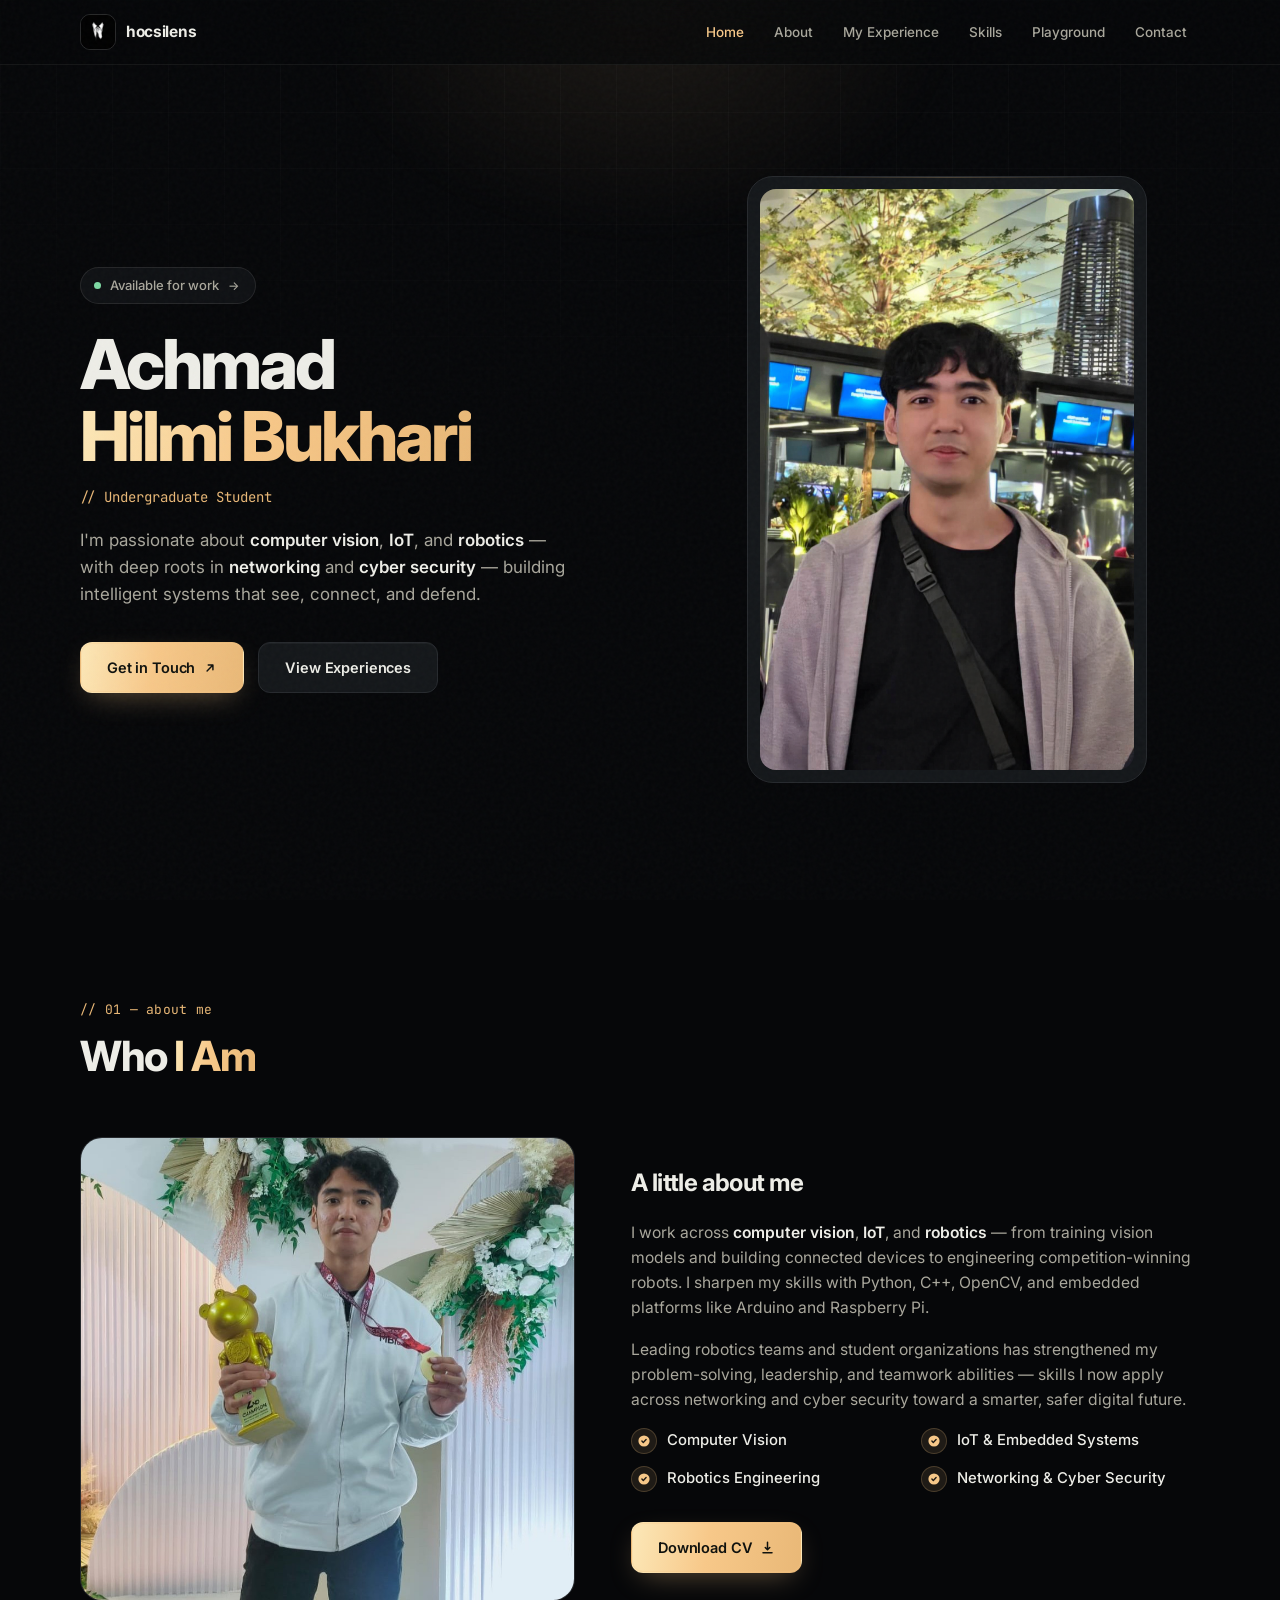
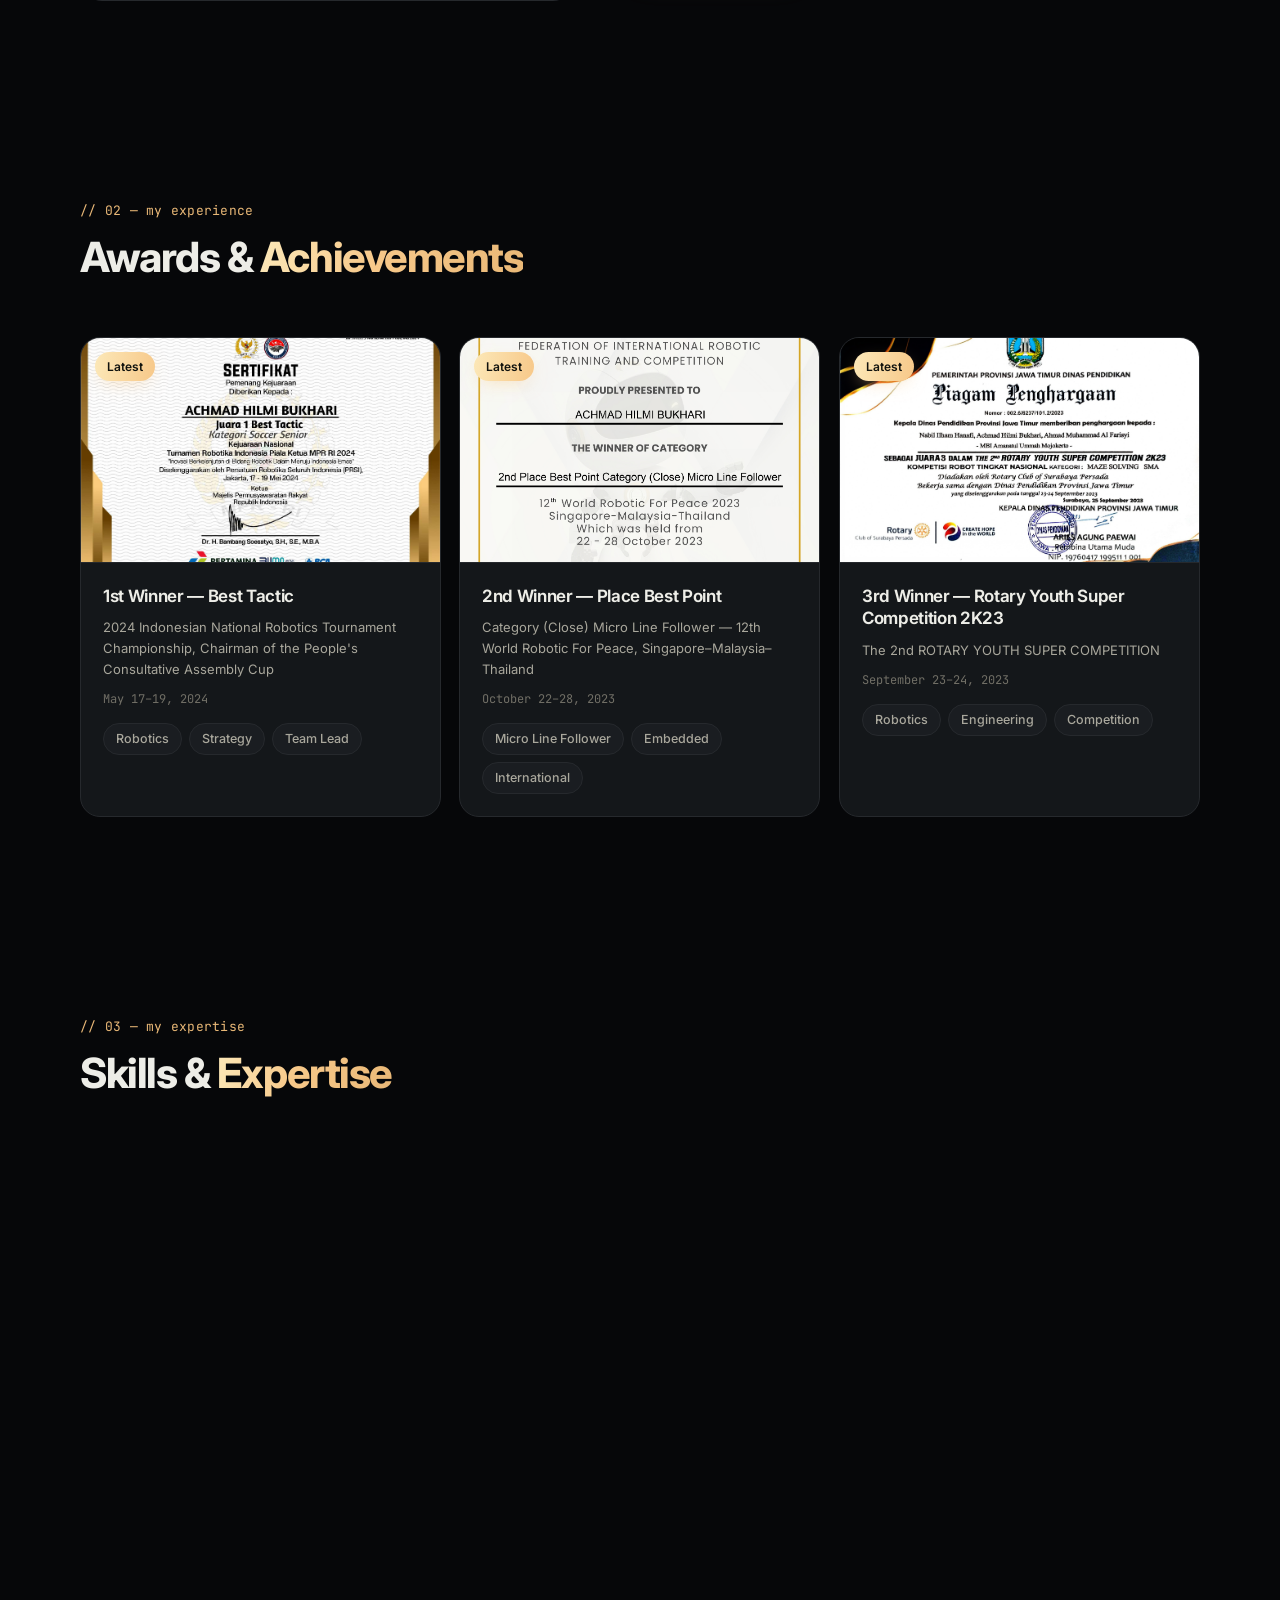
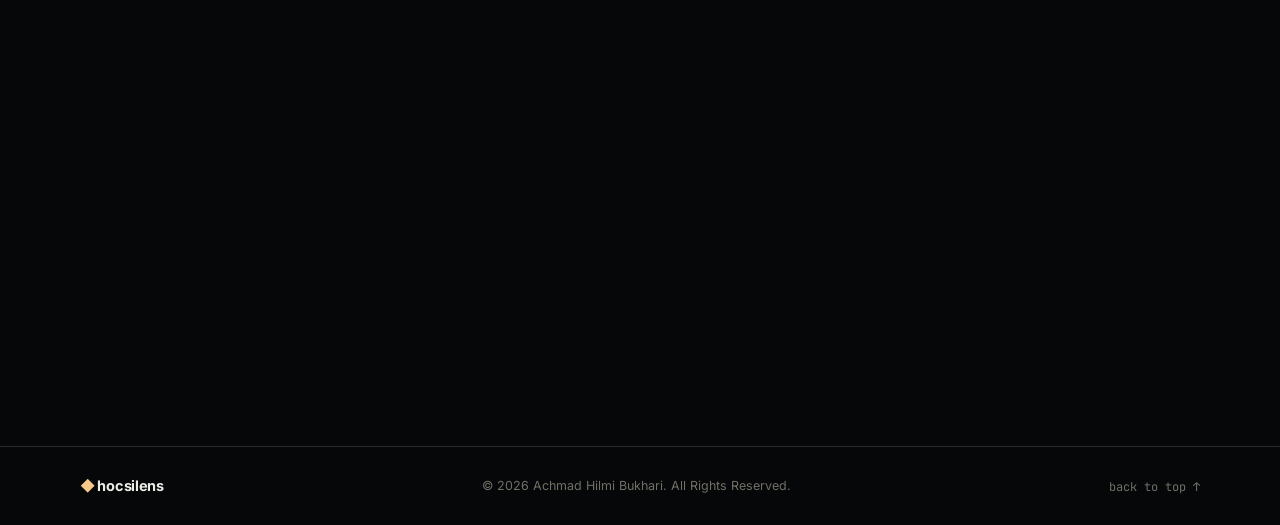
==== index.html @ 25f28437 "snapshot: portofolio sebelum upgrade polish (layout lama, palet b.jpeg, game.js)" ====
<!DOCTYPE html>
<html lang="en">
<head>
  <meta charset="UTF-8">
  <meta name="viewport" content="width=device-width, initial-scale=1.0">
  <title>Achmad Hilmi Bukhari — Portfolio</title>
  <meta name="description" content="Portfolio of Achmad Hilmi Bukhari — computer vision, IoT, robotics, networking and cyber security.">
  <link rel="preconnect" href="https://fonts.googleapis.com">
  <link rel="preconnect" href="https://fonts.gstatic.com" crossorigin>
  <link href="https://fonts.googleapis.com/css2?family=Inter:wght@400;500;600;700;800&family=JetBrains+Mono:wght@400;500&display=swap" rel="stylesheet">
  <link rel="stylesheet" href="style.css">
</head>
<body>

  <!-- Ambient background -->
  <div class="bg-grid" aria-hidden="true"></div>
  <div class="bg-glow" aria-hidden="true"></div>
  <div class="bg-noise" aria-hidden="true"></div>

  <!-- ================= NAVBAR ================= -->
  <nav class="nav" aria-label="Main navigation">
    <div class="container nav-inner">

      <a href="#home" class="nav-logo">
        <img src="foto/a.jpeg" alt="hocsilens logo" class="nav-logo-img">
        <span>hocsilens</span>
      </a>

      <ul class="nav-links">
        <li><a href="#home" class="nav-link">Home</a></li>
        <li><a href="#about" class="nav-link">About</a></li>
        <li><a href="#projects" class="nav-link">My Experience</a></li>
        <li><a href="#skills" class="nav-link">Skills</a></li>
        <li><a href="#playground" class="nav-link">Playground</a></li>
        <li><a href="#contact" class="nav-link">Contact</a></li>
      </ul>

      <button class="nav-burger" id="mobile-menu-button" aria-label="Toggle menu" aria-expanded="false">
        <span></span><span></span>
      </button>
    </div>

    <!-- Mobile menu -->
    <div class="mobile-menu" id="mobile-menu">
      <a href="#home" class="mobile-link">Home</a>
      <a href="#about" class="mobile-link">About</a>
      <a href="#projects" class="mobile-link">My Experience</a>
      <a href="#skills" class="mobile-link">Skills</a>
      <a href="#playground" class="mobile-link">Playground</a>
      <a href="#contact" class="mobile-link">Contact</a>
    </div>
  </nav>

  <main>

    <!-- ================= HERO ================= -->
    <section id="home" class="hero section">
      <div class="container hero-grid">

        <div class="hero-text">
          <a href="#contact" class="badge reveal" style="--d:.05s">
            <span class="badge-dot"></span>
            Available for work
            <span class="badge-arrow">→</span>
          </a>

          <h1 class="hero-name reveal" style="--d:.12s">
            Achmad<br>
            <span class="text-gradient">Hilmi Bukhari</span>
          </h1>

          <p class="hero-role mono reveal" style="--d:.2s">// Undergraduate Student</p>

          <p class="hero-desc reveal" style="--d:.28s">
            I'm passionate about <strong>computer vision</strong>, <strong>IoT</strong>, and
            <strong>robotics</strong> — with deep roots in <strong>networking</strong> and
            <strong>cyber security</strong> — building intelligent systems that see, connect, and defend.
          </p>

          <div class="hero-cta reveal" style="--d:.36s">
            <a href="#contact" class="btn btn-gold">
              Get in Touch
              <svg width="14" height="14" viewBox="0 0 24 24" fill="none" stroke="currentColor" stroke-width="2.5" stroke-linecap="round" stroke-linejoin="round"><path d="M7 17L17 7M9 7h8v8"/></svg>
            </a>
            <a href="#projects" class="btn btn-ghost">View Experiences</a>
          </div>
        </div>

        <div class="hero-photo reveal" style="--d:.22s">
          <div class="hero-photo-glow" aria-hidden="true"></div>
          <div class="hero-photo-frame">
            <img src="foto/c.jpg" alt="Portrait of Achmad Hilmi Bukhari" loading="eager">
          </div>
        </div>

      </div>
    </section>

    <!-- ================= ABOUT ================= -->
    <section id="about" class="section section-pad">
      <div class="container">

        <header class="section-head reveal">
          <span class="section-eyebrow mono">// 01 — about me</span>
          <h2 class="section-title">Who <span class="text-gradient">I Am</span></h2>
        </header>

        <div class="about-grid">

          <div class="about-photo reveal" style="--d:.1s">
            <img src="gambar 2.jpg" alt="Achmad competing in a robotics tournament" loading="lazy">
          </div>

          <div class="about-body">
            <h3 class="reveal" style="--d:.15s">A little about me</h3>
            <p class="reveal" style="--d:.2s">
              I work across <strong>computer vision</strong>, <strong>IoT</strong>, and <strong>robotics</strong> —
              from training vision models and building connected devices to engineering competition-winning robots.
              I sharpen my skills with Python, C++, OpenCV, and embedded platforms like Arduino and Raspberry Pi.
            </p>
            <p class="reveal" style="--d:.25s">
              Leading robotics teams and student organizations has strengthened my problem-solving, leadership,
              and teamwork abilities — skills I now apply across networking and cyber security
              toward a smarter, safer digital future.
            </p>

            <div class="about-points">
              <div class="about-point reveal" style="--d:.3s">
                <span class="point-icon">
                  <svg width="14" height="14" viewBox="0 0 20 20" fill="currentColor"><path fill-rule="evenodd" d="M10 18a8 8 0 100-16 8 8 0 000 16zm3.707-9.293a1 1 0 00-1.414-1.414L9 10.586 7.707 9.293a1 1 0 00-1.414 1.414l2 2a1 1 0 001.414 0l4-4z" clip-rule="evenodd"/></svg>
                </span>
                Computer Vision
              </div>
              <div class="about-point reveal" style="--d:.35s">
                <span class="point-icon">
                  <svg width="14" height="14" viewBox="0 0 20 20" fill="currentColor"><path fill-rule="evenodd" d="M10 18a8 8 0 100-16 8 8 0 000 16zm3.707-9.293a1 1 0 00-1.414-1.414L9 10.586 7.707 9.293a1 1 0 00-1.414 1.414l2 2a1 1 0 001.414 0l4-4z" clip-rule="evenodd"/></svg>
                </span>
                IoT &amp; Embedded Systems
              </div>
              <div class="about-point reveal" style="--d:.4s">
                <span class="point-icon">
                  <svg width="14" height="14" viewBox="0 0 20 20" fill="currentColor"><path fill-rule="evenodd" d="M10 18a8 8 0 100-16 8 8 0 000 16zm3.707-9.293a1 1 0 00-1.414-1.414L9 10.586 7.707 9.293a1 1 0 00-1.414 1.414l2 2a1 1 0 001.414 0l4-4z" clip-rule="evenodd"/></svg>
                </span>
                Robotics Engineering
              </div>
              <div class="about-point reveal" style="--d:.45s">
                <span class="point-icon">
                  <svg width="14" height="14" viewBox="0 0 20 20" fill="currentColor"><path fill-rule="evenodd" d="M10 18a8 8 0 100-16 8 8 0 000 16zm3.707-9.293a1 1 0 00-1.414-1.414L9 10.586 7.707 9.293a1 1 0 00-1.414 1.414l2 2a1 1 0 001.414 0l4-4z" clip-rule="evenodd"/></svg>
                </span>
                Networking &amp; Cyber Security
              </div>
            </div>

            <a href="gambar download.jpg" class="btn btn-gold reveal" style="--d:.5s" download="gambar download.jpg">
              Download CV
              <svg width="15" height="15" viewBox="0 0 20 20" fill="currentColor"><path fill-rule="evenodd" d="M3 17a1 1 0 011-1h12a1 1 0 110 2H4a1 1 0 01-1-1zm3.293-7.707a1 1 0 011.414 0L9 10.586V3a1 1 0 112 0v7.586l1.293-1.293a1 1 0 111.414 1.414l-3 3a1 1 0 01-1.414 0l-3-3a1 1 0 010-1.414z" clip-rule="evenodd"/></svg>
            </a>
          </div>

        </div>
      </div>
    </section>

    <!-- ================= PROJECTS / AWARDS ================= -->
    <section id="projects" class="section section-pad">
      <div class="container">

        <header class="section-head reveal">
          <span class="section-eyebrow mono">// 02 — my experience</span>
          <h2 class="section-title">Awards &amp; <span class="text-gradient">Achievements</span></h2>
        </header>

        <div class="projects-grid">

          <article class="project-card reveal" style="--d:.05s">
            <div class="project-media">
              <img src="gambar 3.jpg" alt="1st Winner Best Tactic — 2024 Indonesian National Robotics Tournament" loading="lazy">
              <span class="project-badge">Latest</span>
            </div>
            <div class="project-body">
              <h3>1st Winner — Best Tactic</h3>
              <p class="project-sub">2024 Indonesian National Robotics Tournament Championship, Chairman of the People's Consultative Assembly Cup</p>
              <p class="project-date mono">May 17–19, 2024</p>
              <div class="project-tags">
                <span class="tag">Robotics</span>
                <span class="tag">Strategy</span>
                <span class="tag">Team Lead</span>
              </div>
            </div>
          </article>

          <article class="project-card reveal" style="--d:.15s">
            <div class="project-media">
              <img src="gambar 4.jpg" alt="2nd Winner Place Best Point — 12th World Robotic For Peace 2023" loading="lazy">
              <span class="project-badge">Latest</span>
            </div>
            <div class="project-body">
              <h3>2nd Winner — Place Best Point</h3>
              <p class="project-sub">Category (Close) Micro Line Follower — 12th World Robotic For Peace, Singapore–Malaysia–Thailand</p>
              <p class="project-date mono">October 22–28, 2023</p>
              <div class="project-tags">
                <span class="tag">Micro Line Follower</span>
                <span class="tag">Embedded</span>
                <span class="tag">International</span>
              </div>
            </div>
          </article>

          <article class="project-card reveal" style="--d:.25s">
            <div class="project-media">
              <img src="gambar 5.jpg" alt="3rd Winner — The 2nd Rotary Youth Super Competition 2K23" loading="lazy">
              <span class="project-badge">Latest</span>
            </div>
            <div class="project-body">
              <h3>3rd Winner — Rotary Youth Super Competition 2K23</h3>
              <p class="project-sub">The 2nd ROTARY YOUTH SUPER COMPETITION</p>
              <p class="project-date mono">September 23–24, 2023</p>
              <div class="project-tags">
                <span class="tag">Robotics</span>
                <span class="tag">Engineering</span>
                <span class="tag">Competition</span>
              </div>
            </div>
          </article>

        </div>
      </div>
    </section>

    <!-- ================= SKILLS ================= -->
    <section id="skills" class="section section-pad">
      <div class="container">

        <header class="section-head reveal">
          <span class="section-eyebrow mono">// 03 — my expertise</span>
          <h2 class="section-title">Skills &amp; <span class="text-gradient">Expertise</span></h2>
        </header>

        <div class="skills-grid">

          <article class="skill-card reveal" style="--d:.05s">
            <div class="skill-icon">
              <svg width="22" height="22" viewBox="0 0 24 24" fill="none" stroke="currentColor" stroke-width="1.8" stroke-linecap="round" stroke-linejoin="round"><path d="M1 12s4-8 11-8 11 8 11 8-4 8-11 8-11-8-11-8z"/><circle cx="12" cy="12" r="3"/></svg>
            </div>
            <h3>Computer Vision &amp; AI</h3>
            <div class="skill-tags">
              <span class="tag">OpenCV</span>
              <span class="tag">Python</span>
              <span class="tag">Image Processing</span>
              <span class="tag">YOLO</span>
              <span class="tag">Machine Learning</span>
            </div>
          </article>

          <article class="skill-card reveal" style="--d:.15s">
            <div class="skill-icon">
              <svg width="22" height="22" viewBox="0 0 24 24" fill="none" stroke="currentColor" stroke-width="1.8" stroke-linecap="round" stroke-linejoin="round"><rect x="4" y="4" width="16" height="16" rx="2"/><rect x="9" y="9" width="6" height="6"/><path d="M9 1v3M15 1v3M9 20v3M15 20v3M1 9h3M1 15h3M20 9h3M20 15h3"/></svg>
            </div>
            <h3>IoT &amp; Robotics</h3>
            <div class="skill-tags">
              <span class="tag">Arduino</span>
              <span class="tag">Sensors &amp; Actuators</span>
              <span class="tag">Line Follower</span>
              <span class="tag">C++</span>
            </div>
          </article>

          <article class="skill-card reveal" style="--d:.25s">
            <div class="skill-icon">
              <svg width="22" height="22" viewBox="0 0 24 24" fill="none" stroke="currentColor" stroke-width="1.8" stroke-linecap="round" stroke-linejoin="round"><path d="M12 22s8-4 8-10V5l-8-3-8 3v7c0 6 8 10 8 10z"/></svg>
            </div>
            <h3>Network &amp; Cyber Security</h3>
            <div class="skill-tags">
              <span class="tag">Network Engineering</span>
              <span class="tag">Ethical Hacking</span>
              <span class="tag">Capture the Flag</span>
              <span class="tag">Linux</span>
              <span class="tag">Web Development</span>
              <span class="tag">TCP/IP</span>
              <span class="tag">DNS</span>
              <span class="tag">HTTP/S</span>
              <span class="tag">Routing</span>
              <span class="tag">Firewall</span>
              <span class="tag">VPN</span>
              <span class="tag">SMTP</span>
              <span class="tag">Windows Security</span>
              <span class="tag">Linux Hardening</span>
              <span class="tag">System Monitoring</span>
              <span class="tag">Logging</span>
              <span class="tag">Nmap</span>
              <span class="tag">Hashcat</span>
              <span class="tag">John the Ripper</span>
              <span class="tag">Bash</span>
              <span class="tag">PowerShell</span>
            </div>
          </article>

        </div>
      </div>
    </section>

    <!-- ================= PLAYGROUND — MALWARE SORTER ================= -->
    <section id="playground" class="section section-pad">
      <div class="container">

        <header class="section-head reveal">
          <span class="section-eyebrow mono">// 04 — playground</span>
          <h2 class="section-title">Malware <span class="text-gradient">Sorter</span></h2>
          <p class="section-desc">
            A mini security game I built — read the full filename, then drag each file into the
            🗑️ Recycle Bin or the 📁 Documents folder. Three levels, three lives. Good luck.
          </p>
        </header>

        <div class="game-shell reveal" style="--d:.1s">

          <div class="game-hud">
            <div class="hud-stat">
              <span class="hud-label">Level</span>
              <span class="hud-value mono" id="hud-level">1 / 3</span>
            </div>
            <div class="hud-stat">
              <span class="hud-label">Score</span>
              <span class="hud-value mono" id="hud-score">0</span>
            </div>
            <div class="hud-stat">
              <span class="hud-label">Streak</span>
              <span class="hud-value mono" id="hud-streak">×0</span>
            </div>
            <div class="hud-stat">
              <span class="hud-label">File</span>
              <span class="hud-value mono" id="hud-progress">–</span>
            </div>
            <div class="hud-stat">
              <span class="hud-label">Lives</span>
              <span class="hud-value hud-lives mono" id="hud-lives"></span>
            </div>
            <button class="hud-sound" id="hud-sound" type="button" aria-label="Mute sounds">🔊</button>
          </div>

          <div class="game-timer" aria-hidden="true"><div id="game-timer-fill"></div></div>

          <div class="game-feedback" id="game-feedback" data-type="info">
            <span id="feedback-icon">›</span>
            <span id="feedback-text">Read the FULL filename — disguised malware shows the icon of its fake extension.</span>
          </div>

          <div id="game-stage"></div>

          <div class="game-zones">
            <div class="drop-zone" data-zone="bin" tabindex="0" role="button" aria-label="Recycle Bin — drop malware here">
              <span class="zone-icon">🗑️</span>
              <span class="zone-name">Recycle Bin</span>
              <span class="zone-hint mono">malware goes here</span>
            </div>
            <div class="drop-zone" data-zone="docs" tabindex="0" role="button" aria-label="Documents — safe files go here">
              <span class="zone-icon">📁</span>
              <span class="zone-name">Documents</span>
              <span class="zone-hint mono">safe files go here</span>
            </div>
          </div>

          <p class="game-note mono">tip: drag with your mouse or finger — or tap the file, then tap a target</p>

        </div>
      </div>
    </section>

    <!-- ================= CONTACT ================= -->
    <section id="contact" class="section section-pad">
      <div class="container">

        <header class="section-head reveal">
          <span class="section-eyebrow mono">// 05 — contact</span>
          <h2 class="section-title">Get in <span class="text-gradient">Touch</span></h2>
        </header>

        <div class="contact-grid">

          <div class="contact-info reveal" style="--d:.05s">
            <h3>Let's Connect</h3>
            <p>
              Have a project in mind or want to discuss potential opportunities?
              Feel free to reach out — I'm always open to interesting collaborations.
            </p>

            <a href="mailto:hilmibukhari29@gmail.com" class="contact-row">
              <span class="contact-icon">
                <svg width="18" height="18" viewBox="0 0 24 24" fill="none" stroke="currentColor" stroke-width="1.8" stroke-linecap="round" stroke-linejoin="round"><rect x="2" y="4" width="20" height="16" rx="2"/><path d="M22 7l-10 6L2 7"/></svg>
              </span>
              <span>
                <small>Email</small>
                <strong>hilmibukhari29@gmail.com</strong>
              </span>
            </a>

            <a href="tel:+6289601618849" class="contact-row">
              <span class="contact-icon">
                <svg width="18" height="18" viewBox="0 0 24 24" fill="none" stroke="currentColor" stroke-width="1.8" stroke-linecap="round" stroke-linejoin="round"><path d="M22 16.92v3a2 2 0 01-2.18 2 19.79 19.79 0 01-8.63-3.07 19.5 19.5 0 01-6-6A19.79 19.79 0 012.12 4.18 2 2 0 014.11 2h3a2 2 0 012 1.72 12.84 12.84 0 00.7 2.81 2 2 0 01-.45 2.11L8.09 9.91a16 16 0 006 6l1.27-1.27a2 2 0 012.11-.45 12.84 12.84 0 002.81.7A2 2 0 0122 16.92z"/></svg>
              </span>
              <span>
                <small>Phone</small>
                <strong>+62 896 0161 8849</strong>
              </span>
            </a>

            <div class="contact-row">
              <span class="contact-icon">
                <svg width="18" height="18" viewBox="0 0 24 24" fill="none" stroke="currentColor" stroke-width="1.8" stroke-linecap="round" stroke-linejoin="round"><path d="M21 10c0 7-9 13-9 13s-9-6-9-13a9 9 0 0118 0z"/><circle cx="12" cy="10" r="3"/></svg>
              </span>
              <span>
                <small>Location</small>
                <strong>Nanjing, China</strong>
              </span>
            </div>

            <div class="contact-socials">
              <a href="https://www.instagram.com/hocsilens/" class="social-btn" aria-label="Instagram" target="_blank" rel="noopener">
                <svg width="17" height="17" viewBox="0 0 24 24" fill="currentColor"><path d="M12 2.163c3.204 0 3.584.012 4.85.07 3.252.148 4.771 1.691 4.919 4.919.058 1.265.069 1.645.069 4.849 0 3.205-.012 3.584-.069 4.849-.149 3.225-1.664 4.771-4.919 4.919-1.266.058-1.644.07-4.85.07-3.204 0-3.584-.012-4.849-.07-3.26-.149-4.771-1.699-4.919-4.92-.058-1.265-.07-1.644-.07-4.849 0-3.204.013-3.583.07-4.849.149-3.227 1.664-4.771 4.919-4.919 1.266-.057 1.645-.069 4.849-.069zm0-2.163c-3.259 0-3.667.014-4.947.072-4.358.2-6.78 2.618-6.98 6.98-.059 1.281-.073 1.689-.073 4.948 0 3.259.014 3.668.072 4.948.2 4.358 2.618 6.78 6.98 6.98 1.281.058 1.689.072 4.948.072 3.259 0 3.668-.014 4.948-.072 4.354-.2 6.782-2.618 6.979-6.98.059-1.28.073-1.689.073-4.948 0-3.259-.014-3.667-.072-4.947-.196-4.354-2.617-6.78-6.979-6.98-1.281-.059-1.69-.073-4.949-.073zm0 5.838c-3.403 0-6.162 2.759-6.162 6.162s2.759 6.163 6.162 6.163 6.162-2.759 6.162-6.163c0-3.403-2.759-6.162-6.162-6.162zm0 10.162c-2.209 0-4-1.79-4-4 0-2.209 1.791-4 4-4s4 1.791 4 4c0 2.21-1.791 4-4 4zm6.406-11.845c-.796 0-1.441.645-1.441 1.44s.645 1.44 1.441 1.44c.795 0 1.439-.645 1.439-1.44s-.644-1.44-1.439-1.44z"/></svg>
              </a>
              <a href="#" class="social-btn" aria-label="Discord">
                <svg width="17" height="17" viewBox="0 0 24 24" fill="currentColor"><path d="M19.27 5.33C17.94 4.71 16.5 4.26 15 4a.09.09 0 0 0-.07.03c-.18.33-.39.76-.53 1.09a16.09 16.09 0 0 0-4.8 0c-.14-.34-.35-.76-.54-1.09a.09.09 0 0 0-.07-.03c-1.5.26-2.93.71-4.27 1.33a.07.07 0 0 0-.03.02C2.79 10.82 2 14.69 2 18.61a.1.1 0 0 0 .08.09c1.53.39 3.06.67 4.6.83a.09.09 0 0 0 .09-.03c.42-.58.79-1.19 1.1-1.83a.09.09 0 0 0-.03-.12 5.3 5.3 0 0 1-.81-.33.09.09 0 0 1 .01-.15 11.2 11.2 0 0 0 4.18.83.09.09 0 0 0 .09-.09v-.14a.08.08 0 0 0-.1-.08 5.7 5.7 0 0 1-2.2-.55.09.09 0 0 1-.02-.15c.11-.08.22-.17.32-.26.02-.01.04-.02.06-.03a.09.09 0 0 1 .07 0c3.44 1.57 7.15 1.57 10.55 0a.09.09 0 0 1 .07 0l.06.03c.10.09.21.18.32.26a.09.09 0 0 1-.02.15 5.7 5.7 0 0 1-2.2.55.08.08 0 0 0-.1.08v.14c0 .05.04.09.09.09a11.2 11.2 0 0 0 4.18-.83.09.09 0 0 1 .01.15c-.24.1-.5.2-.81.33a.09.09 0 0 0-.03.12c.31.64.68 1.25 1.1 1.83a.09.09 0 0 0 .09.03c1.54-.16 3.07-.44 4.6-.83a.1.1 0 0 0 .08-.09c0-3.92-.8-7.79-2.2-11.26a.07.07 0 0 0-.03-.02zM8 15.33c-.99 0-1.81-.9-1.81-2s.8-2 1.81-2 1.82.9 1.82 2-.81 2-1.82 2zm7.99 0c-.99 0-1.81-.9-1.81-2s.8-2 1.81-2 1.81.9 1.81 2-.8 2-1.81 2z"/></svg>
              </a>
              <a href="https://github.com/Healme29" class="social-btn" aria-label="GitHub" target="_blank" rel="noopener">
                <svg width="17" height="17" viewBox="0 0 24 24" fill="currentColor"><path d="M12 0c-6.626 0-12 5.373-12 12 0 5.302 3.438 9.8 8.207 11.387.599.111.793-.261.793-.577v-2.234c-3.338.726-4.033-1.416-4.033-1.416-.546-1.387-1.333-1.756-1.333-1.756-1.089-.745.083-.729.083-.729 1.205.084 1.839 1.237 1.839 1.237 1.07 1.834 2.807 1.304 3.492.997.107-.775.418-1.305.762-1.604-2.665-.305-5.467-1.334-5.467-5.931 0-1.311.469-2.381 1.236-3.221-.124-.303-.535-1.524.117-3.176 0 0 1.008-.322 3.301 1.23.957-.266 1.983-.399 3.003-.404 1.02.005 2.047.138 3.006.404 2.291-1.552 3.297-1.23 3.297-1.23.653 1.653.242 2.874.118 3.176.77.84 1.235 1.911 1.235 3.221 0 4.609-2.807 5.624-5.479 5.921.43.372.823 1.102.823 2.222v3.293c0 .319.192.694.801.576 4.765-1.589 8.199-6.086 8.199-11.386 0-6.627-5.373-12-12-12z"/></svg>
              </a>
              <a href="https://www.linkedin.com/in/achmad-hilmi-bukhari-0192b836a" class="social-btn" aria-label="LinkedIn" target="_blank" rel="noopener">
                <svg width="17" height="17" viewBox="0 0 24 24" fill="currentColor"><path d="M19 0h-14c-2.761 0-5 2.239-5 5v14c0 2.761 2.239 5 5 5h14c2.762 0 5-2.239 5-5v-14c0-2.761-2.238-5-5-5zm-11 19h-3v-11h3v11zm-1.5-12.268c-.966 0-1.75-.79-1.75-1.764s.784-1.764 1.75-1.764 1.75.79 1.75 1.764-.783 1.764-1.75 1.764zm13.5 12.268h-3v-5.604c0-3.368-4-3.113-4 0v5.604h-3v-11h3v1.765c1.396-2.586 7-2.777 7 2.476v6.759z"/></svg>
              </a>
            </div>
          </div>

          <form class="contact-form reveal" style="--d:.15s" action="https://formsubmit.co/hilmibukhari29@gmail.com" method="POST">
            <input type="hidden" name="_captcha" value="false">
            <input type="hidden" name="_subject" value="New message from portfolio website">

            <div class="form-row">
              <div class="form-field">
                <label for="name">Name</label>
                <input type="text" id="name" name="name" placeholder="Your name" required>
              </div>
              <div class="form-field">
                <label for="email">Email</label>
                <input type="email" id="email" name="email" placeholder="you@email.com" required>
              </div>
            </div>

            <div class="form-field">
              <label for="subject">Subject</label>
              <input type="text" id="subject" name="subject" placeholder="What's this about?" required>
            </div>

            <div class="form-field">
              <label for="message">Message</label>
              <textarea id="message" name="message" rows="5" placeholder="Tell me about your project…" required></textarea>
            </div>

            <button type="submit" class="btn btn-gold btn-block">
              Send Message
              <svg width="14" height="14" viewBox="0 0 24 24" fill="none" stroke="currentColor" stroke-width="2.5" stroke-linecap="round" stroke-linejoin="round"><path d="M22 2L11 13M22 2l-7 20-4-9-9-4 20-7z"/></svg>
            </button>
          </form>

        </div>
      </div>
    </section>

  </main>

  <!-- ================= FOOTER ================= -->
  <footer class="footer">
    <div class="container footer-inner">
      <span class="footer-logo"><span class="gold">◆</span> hocsilens</span>
      <p class="footer-copy">© <span id="year"></span> Achmad Hilmi Bukhari. All Rights Reserved.</p>
      <span class="footer-back"><a href="#home" class="mono">back to top ↑</a></span>
    </div>
  </footer>

  <script src="script.js"></script>
  <script src="game.js"></script>
</body>
</html>
---- style.css ----
/* ==========================================================================
   PORTFOLIO — BLACK · IVORY · APRICOT GOLD
   Palette extracted from foto/b.jpeg (near-black bg, warm cream surfaces,
   soft apricot-gold accents). Layout restored from the original portfolio.
   ========================================================================== */

/* ---------- Tokens ---------- */
:root {
  --bg: #060709;
  --surface: #14171A;
  --surface-2: #1A1D21;
  --border: #26292D;

  --text: #EDEDE7;        /* warm ivory */
  --text-2: #A9A79C;
  --text-3: #716F66;

  --gold: #F7C889;        /* apricot gold */
  --gold-hi: #FCE8B8;     /* light cream gold */
  --gold-deep: #E9B877;   /* deep amber gold */
  --gold-soft: rgba(247, 200, 137, 0.10);
  --gold-glow: rgba(247, 200, 137, 0.22);

  --green: #7ED9A4;
  --red: #E8747C;

  --cream: #F6F4EC;       /* b.jpeg ivory surface (file cards, accents) */

  --font: 'Inter', -apple-system, BlinkMacSystemFont, 'Segoe UI', sans-serif;
  --mono: 'JetBrains Mono', 'SF Mono', Consolas, monospace;

  --r-lg: 20px;
  --r-md: 14px;
  --r-sm: 10px;

  --ease: cubic-bezier(0.16, 1, 0.3, 1);
  --ease-2: cubic-bezier(0.4, 0, 0.2, 1);
}

/* ---------- Reset ---------- */
*, *::before, *::after { box-sizing: border-box; margin: 0; padding: 0; }

html { scroll-behavior: smooth; }

body {
  font-family: var(--font);
  background: var(--bg);
  color: var(--text);
  line-height: 1.6;
  -webkit-font-smoothing: antialiased;
  text-rendering: optimizeLegibility;
  overflow-x: hidden;
}

img { display: block; max-width: 100%; }
a { color: inherit; text-decoration: none; }
ul { list-style: none; }
button { font-family: inherit; cursor: pointer; background: none; border: none; color: inherit; }

::selection { background: var(--gold); color: #0A0A0A; }

.mono { font-family: var(--mono); }
.gold { color: var(--gold); }

.text-gradient {
  background: linear-gradient(100deg, var(--gold-hi) 0%, var(--gold) 45%, var(--gold-deep) 100%);
  -webkit-background-clip: text;
  background-clip: text;
  -webkit-text-fill-color: transparent;
  color: transparent;
}

/* ---------- Ambient background layers ---------- */
.bg-grid {
  position: fixed;
  inset: 0;
  z-index: -3;
  background-image:
    linear-gradient(rgba(246, 244, 236, 0.025) 1px, transparent 1px),
    linear-gradient(90deg, rgba(246, 244, 236, 0.025) 1px, transparent 1px);
  background-size: 56px 56px;
  mask-image: radial-gradient(ellipse 90% 55% at 50% 0%, black 30%, transparent 100%);
  -webkit-mask-image: radial-gradient(ellipse 90% 55% at 50% 0%, black 30%, transparent 100%);
  pointer-events: none;
}

.bg-glow {
  position: fixed;
  z-index: -2;
  top: -300px;
  left: 50%;
  width: 860px;
  height: 620px;
  transform: translateX(-50%);
  background: radial-gradient(closest-side, rgba(247, 200, 137, 0.09), rgba(233, 184, 119, 0.04) 45%, transparent 75%);
  filter: blur(10px);
  pointer-events: none;
}

.bg-noise {
  position: fixed;
  inset: 0;
  z-index: 100;
  opacity: 0.030;
  pointer-events: none;
  background-image: url("data:image/svg+xml,%3Csvg viewBox='0 0 256 256' xmlns='http://www.w3.org/2000/svg'%3E%3Cfilter id='n'%3E%3CfeTurbulence type='fractalNoise' baseFrequency='0.85' numOctaves='3' stitchTiles='stitch'/%3E%3C/filter%3E%3Crect width='100%25' height='100%25' filter='url(%23n)'/%3E%3C/svg%3E");
}

/* ---------- Layout ---------- */
.container { width: min(1120px, calc(100% - 48px)); margin-inline: auto; }
.section-pad { padding: 100px 0; }
section { scroll-margin-top: 84px; }

/* ---------- Reveal animation ---------- */
.reveal {
  opacity: 0;
  transform: translateY(26px);
  transition:
    opacity 0.9s var(--ease) var(--d, 0s),
    transform 0.9s var(--ease) var(--d, 0s);
  will-change: opacity, transform;
}
.reveal.visible { opacity: 1; transform: translateY(0); }

@media (prefers-reduced-motion: reduce) {
  html { scroll-behavior: auto; }
  .reveal { transition: none; opacity: 1; transform: none; }
  * { animation-duration: 0.01ms !important; }
}

/* ==========================================================================
   NAVBAR — fixed top bar, glassmorphism
   ========================================================================== */
.nav {
  position: fixed;
  top: 0;
  left: 0;
  right: 0;
  z-index: 90;
  background: rgba(6, 7, 9, 0.72);
  -webkit-backdrop-filter: blur(16px) saturate(1.3);
  backdrop-filter: blur(16px) saturate(1.3);
  border-bottom: 1px solid rgba(246, 244, 236, 0.06);
}

.nav-inner {
  display: flex;
  align-items: center;
  justify-content: space-between;
  height: 64px;
  gap: 16px;
}

.nav-logo {
  display: flex;
  align-items: center;
  gap: 10px;
  font-weight: 700;
  font-size: 15.5px;
  letter-spacing: -0.02em;
}

.nav-logo-img {
  width: 36px;
  height: 36px;
  border-radius: 10px;
  object-fit: cover;
  border: 1px solid rgba(246, 244, 236, 0.14);
  transition: transform 0.35s var(--ease), border-color 0.35s var(--ease-2);
}
.nav-logo:hover .nav-logo-img {
  transform: rotate(-4deg) scale(1.05);
  border-color: rgba(247, 200, 137, 0.45);
}

.nav-links {
  display: flex;
  align-items: center;
  gap: 4px;
}

.nav-link {
  position: relative;
  font-size: 13.5px;
  font-weight: 500;
  color: var(--text-2);
  padding: 8px 13px;
  border-radius: 999px;
  transition: color 0.25s var(--ease-2), background 0.25s var(--ease-2);
}
.nav-link:hover { color: var(--text); background: rgba(246, 244, 236, 0.06); }
.nav-link.active { color: var(--gold); }

.nav-burger {
  display: none;
  flex-direction: column;
  justify-content: center;
  gap: 5px;
  width: 42px;
  height: 42px;
  border-radius: 12px;
  border: 1px solid var(--border);
  background: var(--surface);
  transition: border-color 0.25s var(--ease-2);
}
.nav-burger span {
  display: block;
  width: 16px;
  height: 1.6px;
  margin-inline: auto;
  background: var(--text);
  border-radius: 2px;
  transition: transform 0.3s var(--ease);
}
.nav-burger:hover { border-color: var(--gold-deep); }
.nav-burger.open span:nth-child(1) { transform: translateY(3.3px) rotate(45deg); }
.nav-burger.open span:nth-child(2) { transform: translateY(-3.3px) rotate(-45deg); }

.mobile-menu {
  display: none;
  flex-direction: column;
  gap: 4px;
  padding: 12px 16px 16px;
  border-bottom: 1px solid rgba(246, 244, 236, 0.06);
  background: rgba(8, 9, 11, 0.96);
  -webkit-backdrop-filter: blur(20px);
  backdrop-filter: blur(20px);
}
.mobile-menu.open { display: flex; }

.mobile-link {
  padding: 12px 16px;
  border-radius: 12px;
  font-size: 14.5px;
  font-weight: 500;
  color: var(--text-2);
  transition: background 0.25s var(--ease-2), color 0.25s var(--ease-2);
}
.mobile-link:hover { background: rgba(246, 244, 236, 0.05); color: var(--text); }

/* ==========================================================================
   BUTTONS
   ========================================================================== */
.btn {
  display: inline-flex;
  align-items: center;
  justify-content: center;
  gap: 8px;
  padding: 13px 26px;
  border-radius: 12px;
  font-size: 14.5px;
  font-weight: 600;
  letter-spacing: -0.01em;
  border: 1px solid transparent;
  transition: transform 0.35s var(--ease), box-shadow 0.35s var(--ease), border-color 0.35s var(--ease), background 0.35s var(--ease);
}

.btn-gold {
  background: linear-gradient(100deg, var(--gold-hi) 0%, var(--gold) 45%, var(--gold-deep) 100%);
  color: #10120E;
  box-shadow: 0 0 0 1px rgba(247, 200, 137, 0.25) inset, 0 10px 30px -10px rgba(247, 200, 137, 0.4);
}
.btn-gold:hover {
  transform: translateY(-2px);
  box-shadow: 0 0 0 1px rgba(247, 200, 137, 0.5) inset, 0 16px 44px -10px rgba(247, 200, 137, 0.55);
}
.btn-gold:active { transform: translateY(0); }

.btn-ghost {
  background: var(--surface);
  color: var(--text);
  border-color: var(--border);
  box-shadow: 0 1px 0 rgba(246, 244, 236, 0.04) inset;
}
.btn-ghost:hover {
  transform: translateY(-2px);
  border-color: var(--gold-deep);
  background: var(--surface-2);
  box-shadow: 0 12px 34px -14px rgba(233, 184, 119, 0.35), 0 1px 0 rgba(246, 244, 236, 0.05) inset;
}

.btn-block { width: 100%; }

/* ==========================================================================
   HERO — split layout: text left, big portrait right
   ========================================================================== */
.hero {
  min-height: 100vh;
  display: flex;
  align-items: center;
  padding: 150px 0 90px;
}

.hero-grid {
  display: grid;
  grid-template-columns: 1.05fr 0.95fr;
  align-items: center;
  gap: 56px;
}

.badge {
  display: inline-flex;
  align-items: center;
  gap: 9px;
  padding: 7px 16px 7px 13px;
  margin-bottom: 24px;
  font-size: 13px;
  font-weight: 500;
  color: var(--text-2);
  background: rgba(20, 23, 26, 0.72);
  border: 1px solid rgba(246, 244, 236, 0.09);
  border-radius: 999px;
  -webkit-backdrop-filter: blur(12px);
  backdrop-filter: blur(12px);
  transition: border-color 0.35s var(--ease-2), color 0.35s var(--ease-2), box-shadow 0.35s var(--ease-2), transform 0.35s var(--ease);
}
.badge:hover {
  border-color: rgba(247, 200, 137, 0.35);
  color: var(--text);
  transform: translateY(-1px);
  box-shadow: 0 8px 28px -12px rgba(247, 200, 137, 0.35);
}

.badge-dot {
  width: 7px;
  height: 7px;
  border-radius: 50%;
  background: var(--green);
  animation: pulse 2.2s var(--ease-2) infinite;
}
@keyframes pulse {
  0% { box-shadow: 0 0 0 0 rgba(126, 217, 164, 0.55); }
  70% { box-shadow: 0 0 0 9px rgba(126, 217, 164, 0); }
  100% { box-shadow: 0 0 0 0 rgba(126, 217, 164, 0); }
}

.badge-arrow {
  font-size: 12px;
  transition: transform 0.3s var(--ease);
}
.badge:hover .badge-arrow { transform: translateX(3px); }

.hero-name {
  font-size: clamp(2.7rem, 6vw, 4.3rem);
  font-weight: 800;
  line-height: 1.05;
  letter-spacing: -0.045em;
  margin-bottom: 14px;
}

.hero-role {
  font-size: 14px;
  color: var(--gold-deep);
  margin-bottom: 18px;
}

.hero-desc {
  max-width: 500px;
  font-size: 1.06rem;
  color: var(--text-2);
  margin-bottom: 34px;
}
.hero-desc strong { color: var(--text); font-weight: 600; }

.hero-cta { display: flex; flex-wrap: wrap; gap: 14px; }

/* --- Hero portrait --- */
.hero-photo {
  position: relative;
  justify-self: center;
  width: min(400px, 100%);
}

.hero-photo-frame {
  position: relative;
  padding: 12px;
  background: var(--surface);
  border: 1px solid var(--border);
  border-radius: 26px;
  transition: border-color 0.5s var(--ease-2), transform 0.5s var(--ease);
}
.hero-photo-frame::after {
  content: '';
  position: absolute;
  inset: 0 0 auto 0;
  height: 1px;
  border-radius: 26px 26px 0 0;
  background: linear-gradient(90deg, transparent 10%, rgba(247, 200, 137, 0.35) 50%, transparent 90%);
  opacity: 0.7;
  pointer-events: none;
}
.hero-photo:hover .hero-photo-frame {
  border-color: rgba(233, 184, 119, 0.35);
  transform: translateY(-4px);
}

.hero-photo-frame img {
  width: 100%;
  aspect-ratio: 1280 / 1989;
  object-fit: cover;
  border-radius: 16px;
  filter: saturate(1.04);
}

.hero-photo-glow {
  position: absolute;
  inset: 8% -10% -6% -10%;
  z-index: -1;
  background: radial-gradient(closest-side, rgba(247, 200, 137, 0.14), transparent 72%);
  filter: blur(24px);
  pointer-events: none;
}

/* ==========================================================================
   SECTION HEADERS
   ========================================================================== */
.section-head { max-width: 640px; margin-bottom: 56px; }

.section-eyebrow {
  display: block;
  color: var(--gold-deep);
  font-size: 13px;
  letter-spacing: 0.02em;
  margin-bottom: 12px;
}

.section-title {
  font-size: clamp(1.9rem, 4.2vw, 2.6rem);
  font-weight: 750;
  letter-spacing: -0.035em;
  line-height: 1.15;
}

.section-desc { margin-top: 14px; color: var(--text-2); font-size: 1.02rem; }

/* ==========================================================================
   TAGS & SHARED CARD SURFACE
   ========================================================================== */
.tag {
  display: inline-flex;
  align-items: center;
  padding: 5px 12px;
  font-size: 12.5px;
  font-weight: 500;
  color: var(--text-2);
  background: var(--surface-2);
  border: 1px solid var(--border);
  border-radius: 999px;
  transition: color 0.3s var(--ease-2), border-color 0.3s var(--ease-2), background 0.3s var(--ease-2), transform 0.3s var(--ease);
}
.tag:hover {
  color: var(--gold);
  border-color: rgba(233, 184, 119, 0.4);
  background: var(--gold-soft);
  transform: translateY(-1px);
}

.project-card, .skill-card {
  position: relative;
  background: var(--surface);
  border-radius: var(--r-lg);
  border: 1px solid var(--border);
  overflow: hidden;
  transition: transform 0.5s var(--ease), border-color 0.5s var(--ease-2), box-shadow 0.5s var(--ease);
}
.project-card::before, .skill-card::before {
  content: '';
  position: absolute;
  inset: 0;
  background: radial-gradient(320px circle at var(--mx, 50%) var(--my, 50%), rgba(247, 200, 137, 0.06), transparent 60%);
  opacity: 0;
  transition: opacity 0.45s var(--ease-2);
  pointer-events: none;
  z-index: 1;
}
.project-card:hover, .skill-card:hover {
  transform: translateY(-4px);
  border-color: rgba(233, 184, 119, 0.3);
  box-shadow: 0 24px 60px -24px rgba(0, 0, 0, 0.85), 0 12px 44px -18px rgba(233, 184, 119, 0.25);
}
.project-card:hover::before, .skill-card:hover::before { opacity: 1; }

/* ==========================================================================
   ABOUT
   ========================================================================== */
.about-grid {
  display: grid;
  grid-template-columns: 1fr 1.15fr;
  gap: 56px;
  align-items: center;
}

.about-photo {
  border-radius: 22px;
  overflow: hidden;
  border: 1px solid var(--border);
  background: var(--surface);
}
.about-photo img {
  width: 100%;
  height: 100%;
  object-fit: cover;
  transition: transform 0.8s var(--ease), filter 0.5s var(--ease-2);
}
.about-photo:hover img { transform: scale(1.04); filter: saturate(1.1); }

.about-body h3 { font-size: 1.5rem; font-weight: 700; letter-spacing: -0.025em; margin-bottom: 18px; }
.about-body p { color: var(--text-2); font-size: 0.98rem; margin-bottom: 16px; }
.about-body p strong { color: var(--text); font-weight: 600; }

.about-points {
  display: grid;
  grid-template-columns: 1fr 1fr;
  gap: 12px;
  margin-bottom: 30px;
}

.about-point {
  display: flex;
  align-items: center;
  gap: 10px;
  font-size: 0.93rem;
  font-weight: 500;
}

.point-icon {
  flex: none;
  display: inline-flex;
  align-items: center;
  justify-content: center;
  width: 26px;
  height: 26px;
  border-radius: 50%;
  color: var(--gold);
  background: var(--gold-soft);
  border: 1px solid rgba(247, 200, 137, 0.2);
}

/* ==========================================================================
   PROJECTS / AWARDS
   ========================================================================== */
.projects-grid {
  display: grid;
  grid-template-columns: repeat(3, 1fr);
  gap: 18px;
}

.project-card { display: flex; flex-direction: column; }

.project-media {
  position: relative;
  aspect-ratio: 16 / 10;
  overflow: hidden;
  border-bottom: 1px solid var(--border);
}
.project-media img {
  width: 100%;
  height: 100%;
  object-fit: cover;
  transition: transform 0.8s var(--ease), filter 0.5s var(--ease-2);
}
.project-card:hover .project-media img { transform: scale(1.06); filter: saturate(1.12) brightness(1.04); }

.project-badge {
  position: absolute;
  top: 14px;
  left: 14px;
  padding: 5px 12px;
  font-size: 12px;
  font-weight: 600;
  color: #10120E;
  background: linear-gradient(100deg, var(--gold-hi), var(--gold));
  border-radius: 999px;
  box-shadow: 0 6px 18px -6px rgba(247, 200, 137, 0.55);
}

.project-body { display: flex; flex-direction: column; gap: 10px; padding: 22px; position: relative; z-index: 2; }
.project-body h3 { font-size: 1.06rem; font-weight: 650; letter-spacing: -0.02em; line-height: 1.35; }
.project-sub { font-size: 13px; color: var(--text-2); }
.project-date { font-size: 12px; color: var(--text-3); }
.project-tags { display: flex; flex-wrap: wrap; gap: 7px; margin-top: 4px; }

/* ==========================================================================
   SKILLS
   ========================================================================== */
.skills-grid {
  display: grid;
  grid-template-columns: repeat(3, 1fr);
  gap: 18px;
  align-items: start;
}

.skill-card { padding: 28px; }

.skill-icon {
  display: inline-flex;
  align-items: center;
  justify-content: center;
  width: 46px;
  height: 46px;
  margin-bottom: 18px;
  border-radius: 13px;
  color: var(--gold);
  background: linear-gradient(180deg, rgba(247, 200, 137, 0.13), rgba(233, 184, 119, 0.04));
  border: 1px solid rgba(247, 200, 137, 0.18);
  box-shadow: 0 8px 24px -12px rgba(247, 200, 137, 0.3);
  transition: transform 0.4s var(--ease), box-shadow 0.4s var(--ease);
}
.skill-card:hover .skill-icon {
  transform: translateY(-2px) scale(1.05);
  box-shadow: 0 12px 32px -10px rgba(247, 200, 137, 0.45);
}

.skill-card h3 {
  font-size: 1.02rem;
  font-weight: 650;
  letter-spacing: -0.015em;
  margin-bottom: 16px;
  position: relative;
  z-index: 2;
}

.skill-tags { display: flex; flex-wrap: wrap; gap: 8px; position: relative; z-index: 2; }

/* ==========================================================================
   PLAYGROUND — MALWARE SORTER game styles
   ========================================================================== */
.game-shell {
  position: relative;
  padding: 24px;
  background: var(--surface);
  border: 1px solid var(--border);
  border-radius: var(--r-lg);
  overflow: hidden;
}
.game-shell::before {
  content: '';
  position: absolute;
  inset: 0 0 auto 0;
  height: 1px;
  background: linear-gradient(90deg, transparent 8%, rgba(247, 200, 137, 0.25) 50%, transparent 92%);
  pointer-events: none;
}

/* --- HUD --- */
.game-hud {
  display: flex;
  flex-wrap: wrap;
  align-items: center;
  gap: 22px;
}

.hud-stat { display: flex; flex-direction: column; gap: 2px; }

.hud-label {
  font-size: 10px;
  font-weight: 600;
  text-transform: uppercase;
  letter-spacing: 0.09em;
  color: var(--text-3);
}

.hud-value { font-size: 15px; color: var(--gold); }

.hud-lives { display: flex; gap: 3px; }
.hud-lives .life { font-size: 14px; color: var(--text-3); opacity: 0.25; transition: opacity 0.3s, color 0.3s; }
.hud-lives .life.on { color: var(--gold); opacity: 1; text-shadow: 0 0 10px var(--gold-glow); }

.hud-sound {
  margin-left: auto;
  width: 38px;
  height: 38px;
  border-radius: 12px;
  font-size: 16px;
  background: var(--surface-2);
  border: 1px solid var(--border);
  transition: border-color 0.25s var(--ease-2), transform 0.25s var(--ease);
}
.hud-sound:hover { border-color: rgba(233, 184, 119, 0.4); transform: translateY(-1px); }

/* --- Timer --- */
.game-timer {
  height: 6px;
  margin-top: 18px;
  border-radius: 99px;
  background: rgba(246, 244, 236, 0.05);
  overflow: hidden;
}
#game-timer-fill {
  height: 100%;
  width: 100%;
  border-radius: inherit;
  background: linear-gradient(90deg, var(--gold-hi), var(--gold), var(--gold-deep));
  transition: width 0.12s linear;
}
#game-timer-fill.danger { background: var(--red); animation: timerPulse 0.7s ease-in-out infinite; }
@keyframes timerPulse { 50% { opacity: 0.55; } }

/* --- Feedback --- */
.game-feedback {
  display: flex;
  align-items: flex-start;
  gap: 10px;
  min-height: 48px;
  margin-top: 14px;
  padding: 11px 14px;
  border-radius: 12px;
  font-size: 13.5px;
  line-height: 1.5;
  color: var(--text-2);
  background: var(--surface-2);
  border: 1px solid transparent;
  transition: border-color 0.35s var(--ease-2);
}
.game-feedback strong { color: var(--text); }
.game-feedback #feedback-icon { flex: none; font-weight: 700; margin-top: 1px; }

.game-feedback[data-type='success'] { border-color: rgba(126, 217, 164, 0.35); }
.game-feedback[data-type='success'] #feedback-icon { color: var(--green); }

.game-feedback[data-type='error'] { border-color: rgba(232, 116, 124, 0.35); }
.game-feedback[data-type='error'] #feedback-icon { color: var(--red); }

.game-feedback[data-type='info'] { border-color: rgba(247, 200, 137, 0.25); }
.game-feedback[data-type='info'] #feedback-icon { color: var(--gold); }

/* --- Stage --- */
#game-stage {
  position: relative;
  display: flex;
  align-items: center;
  justify-content: center;
  min-height: 290px;
  margin-top: 14px;
  border-radius: 16px;
  background: #0C0E10;
  border: 1px solid rgba(246, 244, 236, 0.05);
}

/* --- File card (Windows-Explorer-style, cream like b.jpeg) --- */
.file-card {
  display: flex;
  flex-direction: column;
  align-items: center;
  gap: 8px;
  width: 200px;
  padding: 26px 20px 20px;
  border-radius: 14px;
  background: var(--cream);
  color: #15171A;
  cursor: grab;
  user-select: none;
  -webkit-user-select: none;
  touch-action: none;
  box-shadow: 0 14px 34px -14px rgba(0, 0, 0, 0.6);
  transition: transform 0.25s var(--ease), opacity 0.25s var(--ease-2), background 0.25s var(--ease-2), box-shadow 0.25s var(--ease-2);
}
.file-card .file-icon { font-size: 42px; line-height: 1; }
.file-card .file-name { font-size: 13px; font-weight: 600; word-break: break-all; text-align: center; }
.file-card .file-ext {
  font-size: 11px;
  font-weight: 500;
  color: #8A6D2F;
  background: rgba(233, 184, 119, 0.24);
  padding: 2px 9px;
  border-radius: 99px;
}

.file-card.lifted { opacity: 0.3; transform: scale(0.94); }
.file-card.selected { box-shadow: 0 0 0 3px var(--gold), 0 14px 34px -14px rgba(0, 0, 0, 0.6); }
.file-card.correct { background: #EAF5EC; box-shadow: 0 0 0 2px var(--green); }
.file-card.wrong { background: #F9E7E8; box-shadow: 0 0 0 2px var(--red); animation: shake 0.4s var(--ease-2); }

@keyframes shake {
  25% { transform: translateX(-5px); }
  50% { transform: translateX(5px); }
  75% { transform: translateX(-3px); }
}

/* --- Drag ghost (follows the pointer, appended to body) --- */
.drag-ghost {
  position: fixed;
  left: 0;
  top: 0;
  z-index: 1000;
  pointer-events: none;
  touch-action: none;
  box-shadow: 0 30px 60px -18px rgba(0, 0, 0, 0.75);
}

/* --- Burst particles --- */
.burst-particle {
  position: fixed;
  z-index: 1001;
  pointer-events: none;
  font-size: 15px;
  animation: burst 0.75s ease-out forwards;
}
@keyframes burst {
  to {
    transform: translate(var(--bx), var(--by)) rotate(var(--br)) scale(0.2);
    opacity: 0;
  }
}

body.game-grabbing,
body.game-grabbing * { cursor: grabbing !important; }

/* --- Overlay screens (start / level cleared / game over) --- */
.game-overlay {
  position: absolute;
  inset: 0;
  z-index: 10;
  display: flex;
  flex-direction: column;
  align-items: center;
  justify-content: center;
  gap: 12px;
  padding: 24px;
  text-align: center;
  border-radius: inherit;
  background: rgba(6, 7, 9, 0.86);
  -webkit-backdrop-filter: blur(10px);
  backdrop-filter: blur(10px);
}
.game-overlay .overlay-kicker { font-size: 12px; color: var(--gold-deep); }
.game-overlay h3 { font-size: 24px; font-weight: 750; letter-spacing: -0.03em; }
.game-overlay p { font-size: 14px; color: var(--text-2); }
.game-overlay p strong { color: var(--text); }
.game-overlay .overlay-stats { font-size: 13px; color: var(--text-3); }
.game-overlay .overlay-hint { font-size: 11.5px; color: var(--text-3); }
.game-overlay .btn { margin-top: 6px; }

.overlay-rules { display: flex; flex-direction: column; gap: 8px; align-items: flex-start; text-align: left; }
.overlay-rules li { display: flex; gap: 10px; font-size: 13.5px; color: var(--text-2); }
.overlay-rules li > span:first-child { color: var(--gold); }
.overlay-rules strong { color: var(--text); }

/* --- Drop zones --- */
.game-zones {
  display: grid;
  grid-template-columns: 1fr 1fr;
  gap: 14px;
  margin-top: 14px;
}

.drop-zone {
  display: flex;
  flex-direction: column;
  align-items: center;
  gap: 6px;
  padding: 26px 18px;
  border-radius: 18px;
  border: 2px dashed rgba(246, 244, 236, 0.13);
  background: #101316;
  cursor: pointer;
  user-select: none;
  -webkit-user-select: none;
  -webkit-tap-highlight-color: transparent;
  transition: border-color 0.25s var(--ease-2), background 0.25s var(--ease-2), transform 0.25s var(--ease), box-shadow 0.25s var(--ease);
}
.drop-zone:hover { border-color: rgba(233, 184, 119, 0.3); }

.zone-icon { font-size: 32px; line-height: 1; }
.zone-name { font-size: 15px; font-weight: 650; letter-spacing: -0.01em; }
.zone-hint { font-size: 11px; color: var(--text-3); }

.drop-zone.zone-active {
  border-color: var(--gold);
  background: var(--gold-soft);
  transform: translateY(-2px);
  box-shadow: 0 12px 30px -14px rgba(233, 184, 119, 0.35);
}
.drop-zone.dz-correct { border-color: var(--green); border-style: solid; background: rgba(126, 217, 164, 0.10); }
.drop-zone.dz-wrong { border-color: var(--red); border-style: solid; background: rgba(232, 116, 124, 0.10); }

.game-note {
  margin-top: 16px;
  text-align: center;
  font-size: 11.5px;
  color: var(--text-3);
}

/* ==========================================================================
   CONTACT
   ========================================================================== */
.contact-grid {
  display: grid;
  grid-template-columns: 5fr 7fr;
  gap: 18px;
  align-items: start;
}

.contact-info {
  display: flex;
  flex-direction: column;
  gap: 10px;
  padding: 28px;
  background: var(--surface);
  border: 1px solid var(--border);
  border-radius: var(--r-lg);
}

.contact-info h3 { font-size: 1.3rem; font-weight: 700; letter-spacing: -0.025em; margin-bottom: 6px; }
.contact-info > p { font-size: 0.93rem; color: var(--text-2); margin-bottom: 14px; }

.contact-row {
  display: flex;
  align-items: center;
  gap: 14px;
  padding: 13px 14px;
  border-radius: var(--r-md);
  border: 1px solid transparent;
  transition: border-color 0.35s var(--ease-2), background 0.35s var(--ease-2), transform 0.35s var(--ease);
}
.contact-row:hover {
  border-color: rgba(233, 184, 119, 0.26);
  background: var(--surface-2);
  transform: translateX(3px);
}

.contact-icon {
  flex: none;
  display: inline-flex;
  align-items: center;
  justify-content: center;
  width: 40px;
  height: 40px;
  border-radius: 11px;
  color: var(--gold);
  background: var(--gold-soft);
  border: 1px solid rgba(247, 200, 137, 0.16);
}

.contact-row small { display: block; font-size: 11.5px; color: var(--text-3); letter-spacing: 0.02em; }
.contact-row strong { font-size: 0.92rem; font-weight: 550; letter-spacing: -0.01em; word-break: break-all; }

.contact-socials { display: flex; gap: 10px; margin-top: 14px; padding-left: 14px; }

.social-btn {
  display: inline-flex;
  align-items: center;
  justify-content: center;
  width: 42px;
  height: 42px;
  border-radius: 12px;
  color: var(--text-2);
  background: var(--surface-2);
  border: 1px solid var(--border);
  transition: color 0.3s var(--ease-2), border-color 0.3s var(--ease-2), transform 0.3s var(--ease), box-shadow 0.3s var(--ease);
}
.social-btn:hover {
  color: var(--gold);
  border-color: rgba(233, 184, 119, 0.4);
  transform: translateY(-2px);
  box-shadow: 0 10px 26px -10px rgba(233, 184, 119, 0.4);
}

/* --- Form --- */
.contact-form {
  display: flex;
  flex-direction: column;
  gap: 18px;
  padding: 28px;
  background: var(--surface);
  border: 1px solid var(--border);
  border-radius: var(--r-lg);
}

.form-row { display: grid; grid-template-columns: 1fr 1fr; gap: 16px; }
.form-field { display: flex; flex-direction: column; gap: 7px; }

.form-field label {
  font-size: 12.5px;
  font-weight: 500;
  color: var(--text-2);
  letter-spacing: 0.01em;
}

.form-field input,
.form-field textarea {
  width: 100%;
  padding: 12px 14px;
  font-family: inherit;
  font-size: 0.92rem;
  color: var(--text);
  background: #0C0E10;
  border: 1px solid var(--border);
  border-radius: var(--r-sm);
  outline: none;
  resize: vertical;
  transition: border-color 0.3s var(--ease-2), box-shadow 0.3s var(--ease-2), background 0.3s var(--ease-2);
}
.form-field input::placeholder,
.form-field textarea::placeholder { color: var(--text-3); }

.form-field input:hover,
.form-field textarea:hover { border-color: #33362F; }

.form-field input:focus,
.form-field textarea:focus {
  border-color: rgba(247, 200, 137, 0.55);
  background: #0D0F11;
  box-shadow: 0 0 0 3px rgba(247, 200, 137, 0.10);
}

/* ==========================================================================
   FOOTER
   ========================================================================== */
.footer {
  border-top: 1px solid var(--border);
  padding: 26px 0;
}

.footer-inner {
  display: flex;
  align-items: center;
  justify-content: space-between;
  gap: 16px;
  flex-wrap: wrap;
}

.footer-logo { font-weight: 700; font-size: 14.5px; letter-spacing: -0.02em; }
.footer-copy { font-size: 12.5px; color: var(--text-3); }

.footer-back a { font-size: 12px; color: var(--text-3); transition: color 0.3s var(--ease-2); }
.footer-back a:hover { color: var(--gold); }

/* ==========================================================================
   RESPONSIVE
   ========================================================================== */
@media (max-width: 1024px) {
  .hero-grid { gap: 36px; }
  .hero-photo { width: min(340px, 100%); }
  .projects-grid { grid-template-columns: 1fr 1fr; }
  .skills-grid { grid-template-columns: 1fr 1fr; }
}

@media (max-width: 900px) {
  .nav-links { display: none; }
  .nav-burger { display: flex; }

  .hero { padding-top: 120px; min-height: 0; }
  .hero-grid { grid-template-columns: 1fr; text-align: center; }
  .hero-desc { margin-inline: auto; }
  .hero-cta { justify-content: center; }
  .hero-photo { width: min(320px, 78%); }

  .about-grid { grid-template-columns: 1fr; gap: 36px; }
  .about-photo { max-width: 520px; }
  .contact-grid { grid-template-columns: 1fr; }
}

@media (max-width: 640px) {
  .section-pad { padding: 72px 0; }

  .projects-grid, .skills-grid { grid-template-columns: 1fr; }
  .about-points { grid-template-columns: 1fr; }
  .form-row { grid-template-columns: 1fr; }
  .hero-cta .btn { flex: 1 1 auto; }

  #game-stage { min-height: 250px; }
  .game-hud { gap: 14px; }
  .game-zones { gap: 10px; }
  .drop-zone { padding: 20px 12px; }
  .zone-icon { font-size: 26px; }
  .zone-name { font-size: 13.5px; }
  .file-card { width: 170px; padding: 20px 14px 16px; }

  .footer-inner { justify-content: center; text-align: center; }
}

@media (max-width: 400px) {
  .container { width: calc(100% - 32px); }
}
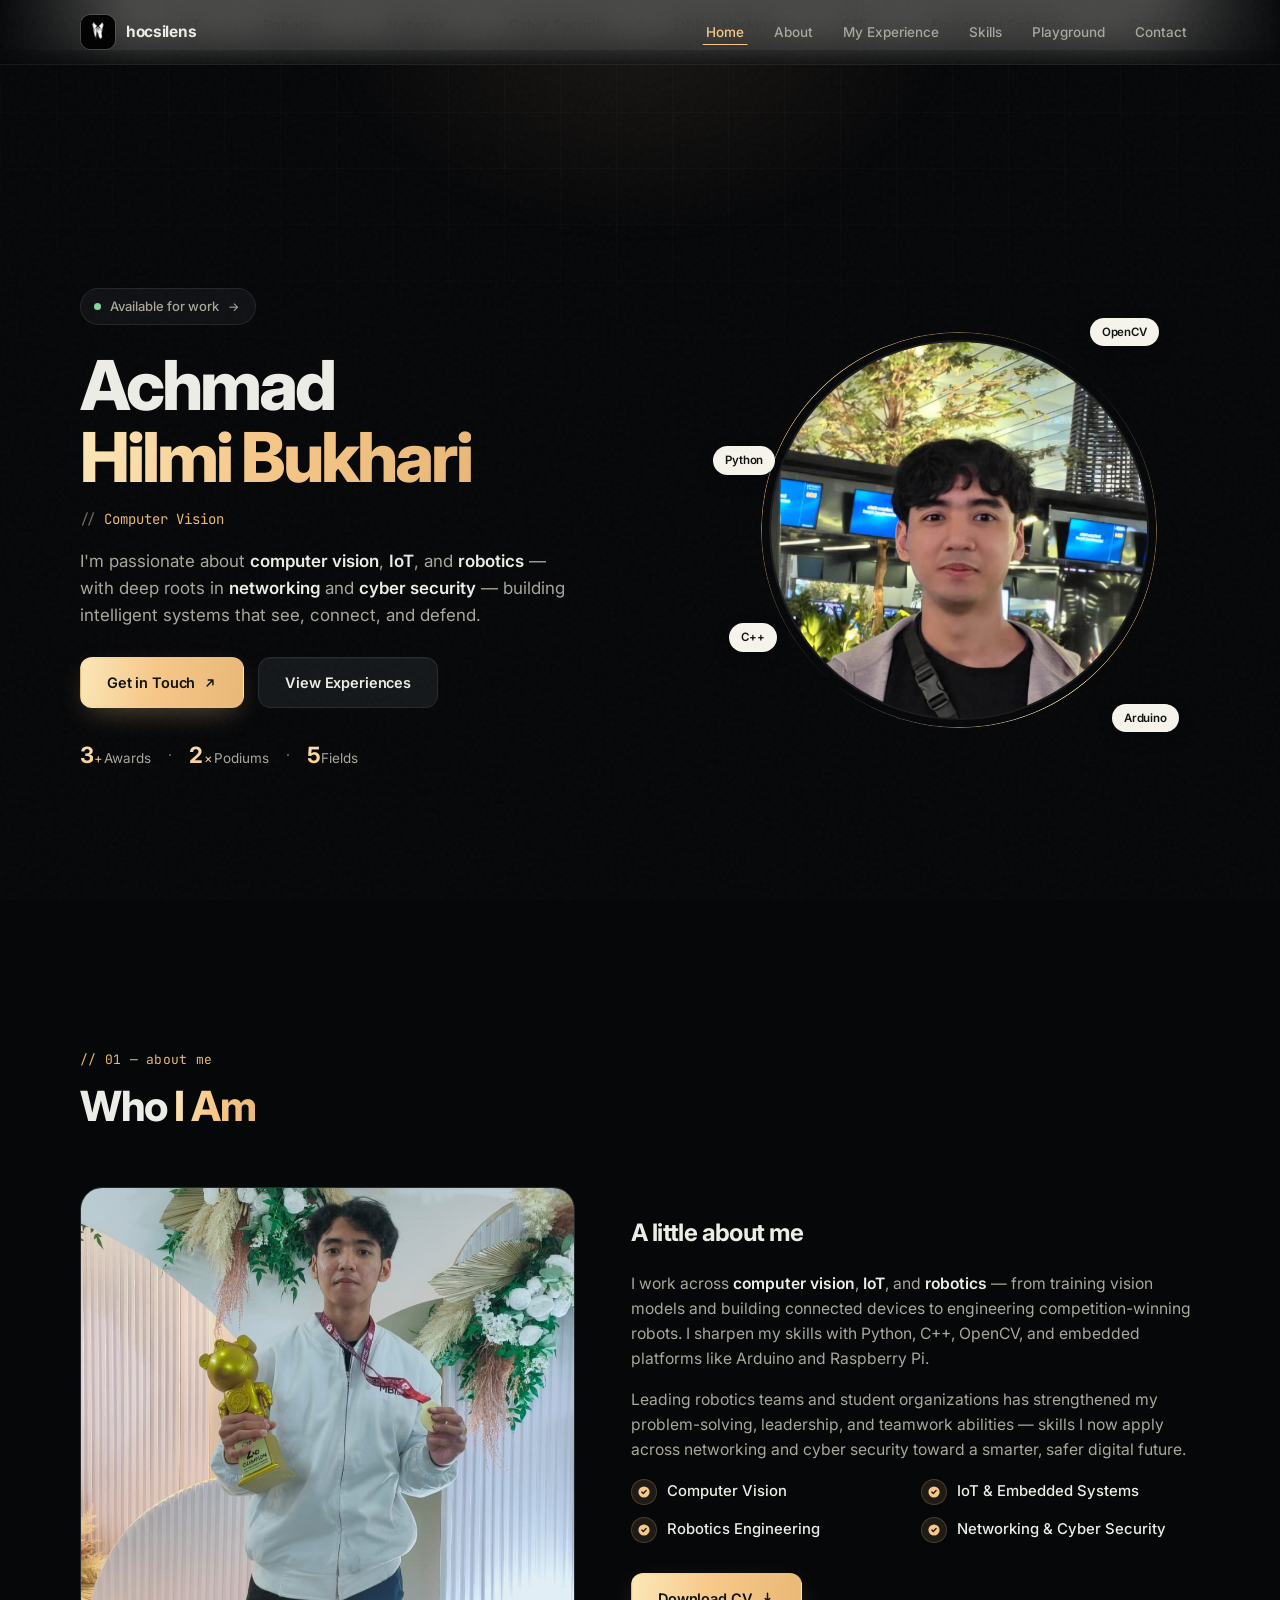
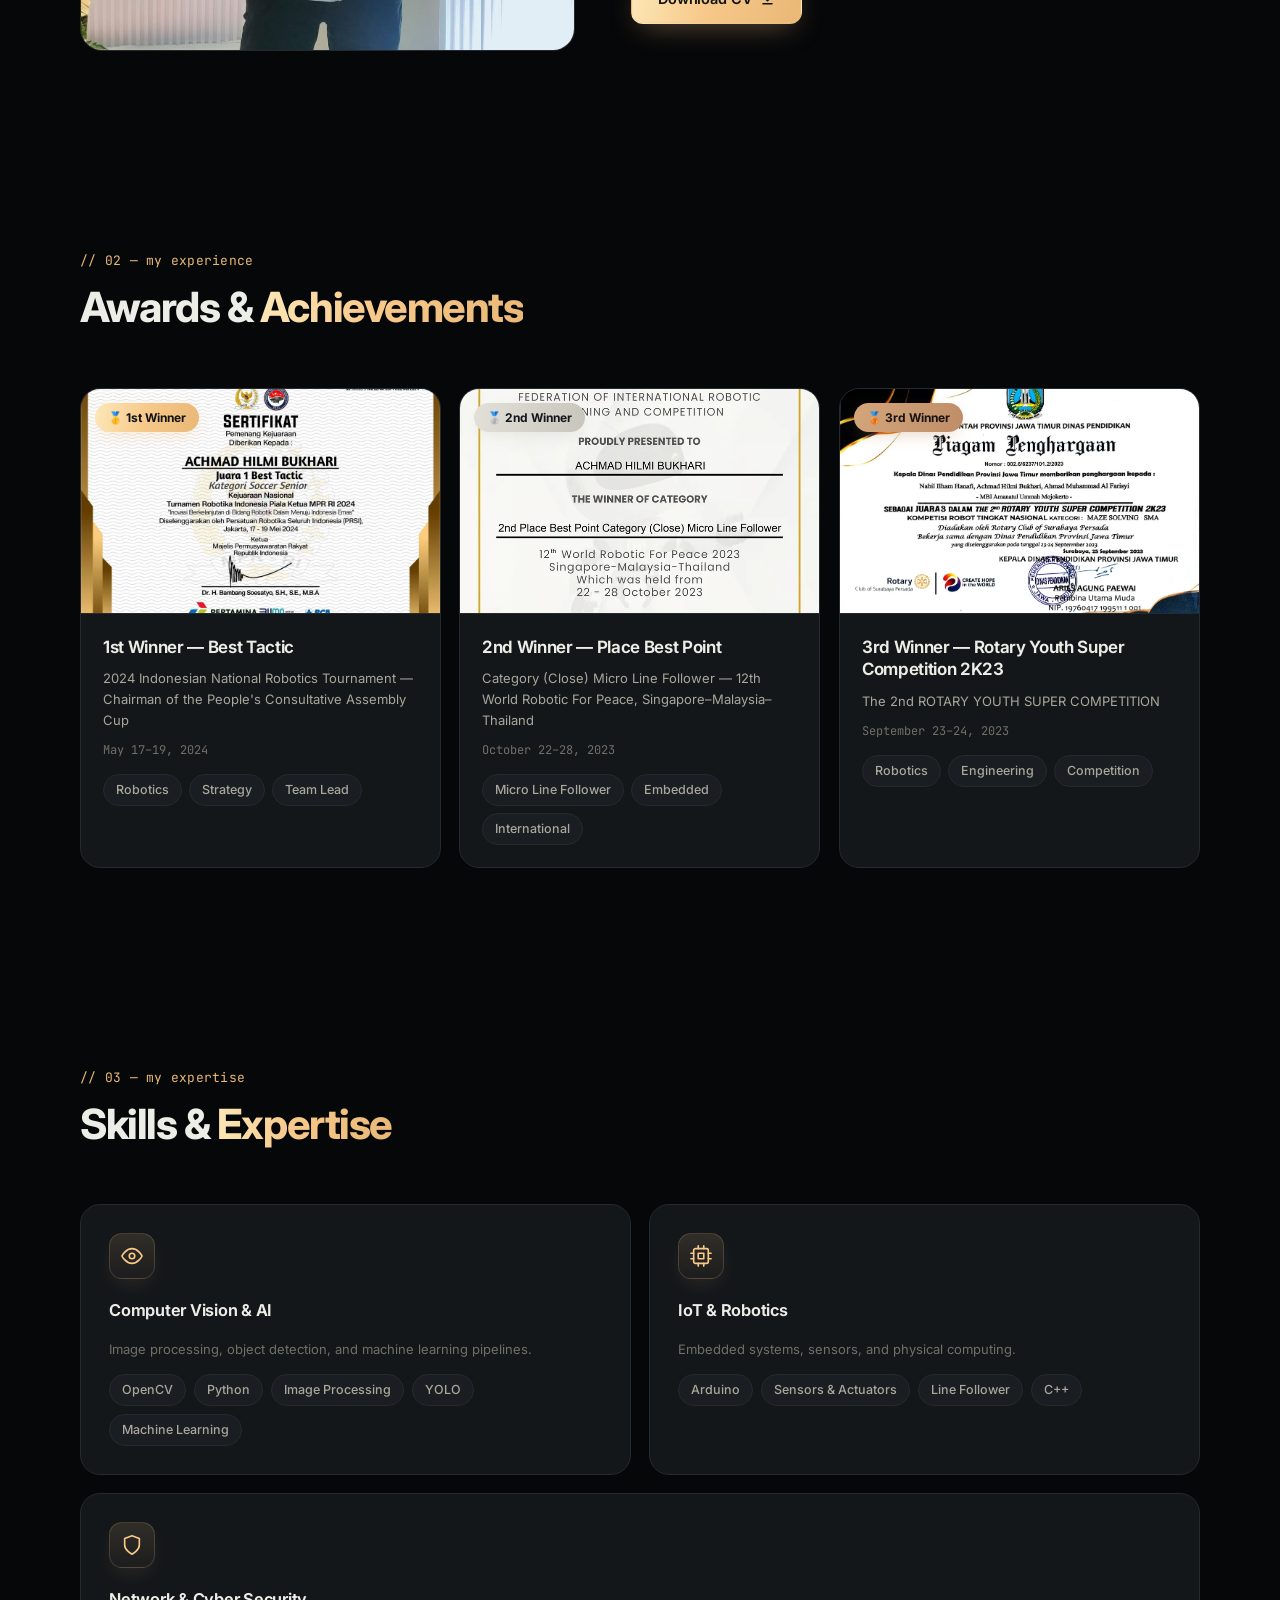
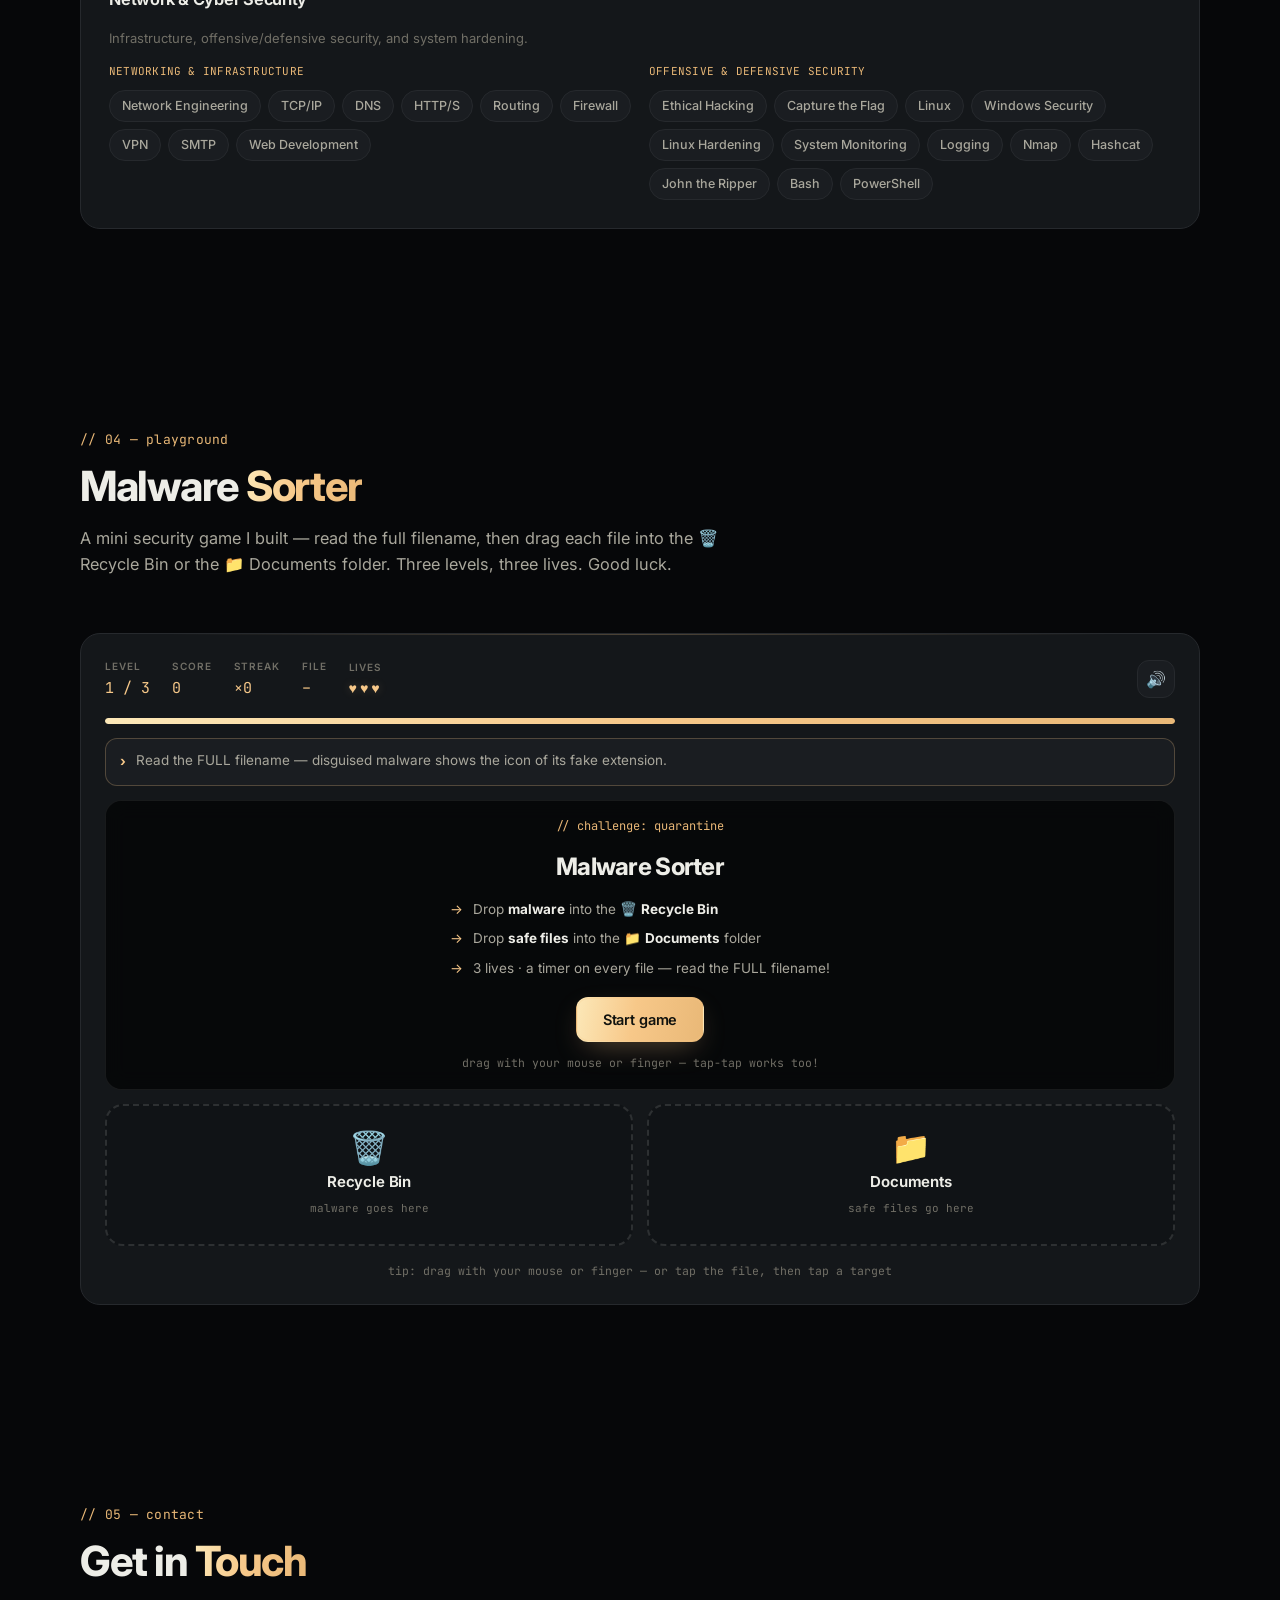
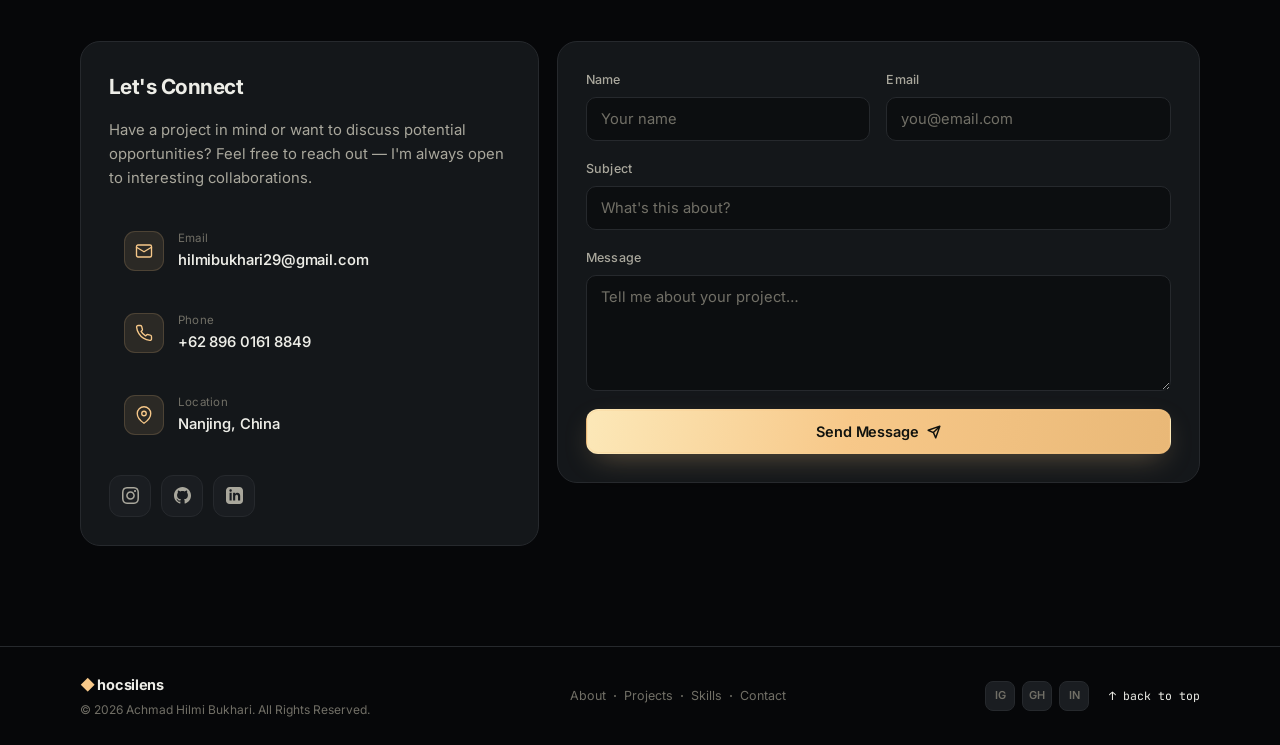
==== commit 66a1144e: "polish: lingkaran hero + chips, skills bento 2+1, cream marquee, tilt + medali, scroll progress, CV " ====
--- a/index.html
+++ b/index.html
@@ -3,14 +3,27 @@
 <head>
   <meta charset="UTF-8">
   <meta name="viewport" content="width=device-width, initial-scale=1.0">
-  <title>Achmad Hilmi Bukhari — Portfolio</title>
-  <meta name="description" content="Portfolio of Achmad Hilmi Bukhari — computer vision, IoT, robotics, networking and cyber security.">
+  <title>Achmad Hilmi Bukhari — CV · IoT · Robotics · Network · Cyber</title>
+  <meta name="description" content="Portfolio of Achmad Hilmi Bukhari — computer vision, IoT, robotics, networking, and cyber security.">
+
+  <!-- Open Graph -->
+  <meta property="og:title" content="Achmad Hilmi Bukhari">
+  <meta property="og:description" content="Computer Vision · IoT · Robotics · Networking · Cyber Security">
+  <meta property="og:image" content="https://hocsilens.dev/portofolio/foto/c.jpg">
+  <meta property="og:type" content="website">
+
+  <!-- Favicon -->
+  <link rel="icon" href="foto/a.jpeg" sizes="any" type="image/jpeg">
+
   <link rel="preconnect" href="https://fonts.googleapis.com">
   <link rel="preconnect" href="https://fonts.gstatic.com" crossorigin>
   <link href="https://fonts.googleapis.com/css2?family=Inter:wght@400;500;600;700;800&family=JetBrains+Mono:wght@400;500&display=swap" rel="stylesheet">
   <link rel="stylesheet" href="style.css">
 </head>
 <body>
+
+  <!-- Scroll progress bar -->
+  <div id="scroll-progress" aria-hidden="true"></div>
 
   <!-- Ambient background -->
   <div class="bg-grid" aria-hidden="true"></div>
@@ -38,9 +51,9 @@
       <button class="nav-burger" id="mobile-menu-button" aria-label="Toggle menu" aria-expanded="false">
         <span></span><span></span>
       </button>
+
     </div>
 
-    <!-- Mobile menu -->
     <div class="mobile-menu" id="mobile-menu">
       <a href="#home" class="mobile-link">Home</a>
       <a href="#about" class="mobile-link">About</a>
@@ -53,6 +66,28 @@
 
   <main>
 
+    <!-- ================= CREAM MARQUEE BAND ================= -->
+    <div class="marquee-band" aria-hidden="true">
+      <div class="marquee-track">
+        <span>Computer Vision</span><span class="dim">◆</span>
+        <span>IoT</span><span class="dim">◆</span>
+        <span>Robotics</span><span class="dim">◆</span>
+        <span>Network</span><span class="dim">◆</span>
+        <span>Cyber Security</span><span class="dim">◆</span>
+        <span>Ethical Hacking</span><span class="dim">◆</span>
+        <span>CTF</span><span class="dim">◆</span>
+        <span>Embedded Systems</span><span class="dim">◆</span>
+        <span>Computer Vision</span><span class="dim">◆</span>
+        <span>IoT</span><span class="dim">◆</span>
+        <span>Robotics</span><span class="dim">◆</span>
+        <span>Network</span><span class="dim">◆</span>
+        <span>Cyber Security</span><span class="dim">◆</span>
+        <span>Ethical Hacking</span><span class="dim">◆</span>
+        <span>CTF</span><span class="dim">◆</span>
+        <span>Embedded Systems</span><span class="dim">◆</span>
+      </div>
+    </div>
+
     <!-- ================= HERO ================= -->
     <section id="home" class="hero section">
       <div class="container hero-grid">
@@ -69,7 +104,9 @@
             <span class="text-gradient">Hilmi Bukhari</span>
           </h1>
 
-          <p class="hero-role mono reveal" style="--d:.2s">// Undergraduate Student</p>
+          <p class="hero-role mono reveal" style="--d:.2s">
+            <span class="role-static">// </span><span class="role-type" id="role-type">Computer Vision</span>
+          </p>
 
           <p class="hero-desc reveal" style="--d:.28s">
             I'm passionate about <strong>computer vision</strong>, <strong>IoT</strong>, and
@@ -84,13 +121,29 @@
             </a>
             <a href="#projects" class="btn btn-ghost">View Experiences</a>
           </div>
+
+          <div class="hero-stats reveal" style="--d:.42s">
+            <span class="stat-item"><span class="stat-num">3</span><span class="stat-plus">+</span> Awards</span>
+            <span class="stat-div"></span>
+            <span class="stat-item"><span class="stat-num">2</span><span class="stat-plus">×</span> Podiums</span>
+            <span class="stat-div"></span>
+            <span class="stat-item"><span class="stat-num">5</span> Fields</span>
+          </div>
         </div>
 
         <div class="hero-photo reveal" style="--d:.22s">
           <div class="hero-photo-glow" aria-hidden="true"></div>
-          <div class="hero-photo-frame">
-            <img src="foto/c.jpg" alt="Portrait of Achmad Hilmi Bukhari" loading="eager">
-          </div>
+          <div class="hero-photo-ring" aria-hidden="true"></div>
+          <div class="hero-photo-frame circle">
+            <img src="foto/c.jpg" alt="Portrait of Achmad Hilmi Bukhari" loading="eager"
+                 style="object-position: 50% 18%;">
+          </div>
+
+          <!-- Floating chips -->
+          <div class="chip chip-1" aria-hidden="true"><span class="chip-bg">OpenCV</span></div>
+          <div class="chip chip-2" aria-hidden="true"><span class="chip-bg">Arduino</span></div>
+          <div class="chip chip-3" aria-hidden="true"><span class="chip-bg">Python</span></div>
+          <div class="chip chip-4" aria-hidden="true"><span class="chip-bg">C++</span></div>
         </div>
 
       </div>
@@ -151,7 +204,7 @@
               </div>
             </div>
 
-            <a href="gambar download.jpg" class="btn btn-gold reveal" style="--d:.5s" download="gambar download.jpg">
+            <a href="CV.pdf" class="btn btn-gold reveal" style="--d:.5s" download="Achmad-Hilmi-Bukhari-CV.pdf">
               Download CV
               <svg width="15" height="15" viewBox="0 0 20 20" fill="currentColor"><path fill-rule="evenodd" d="M3 17a1 1 0 011-1h12a1 1 0 110 2H4a1 1 0 01-1-1zm3.293-7.707a1 1 0 011.414 0L9 10.586V3a1 1 0 112 0v7.586l1.293-1.293a1 1 0 111.414 1.414l-3 3a1 1 0 01-1.414 0l-3-3a1 1 0 010-1.414z" clip-rule="evenodd"/></svg>
             </a>
@@ -161,7 +214,7 @@
       </div>
     </section>
 
-    <!-- ================= PROJECTS / AWARDS ================= -->
+    <!-- ================= PROJECTS ================= -->
     <section id="projects" class="section section-pad">
       <div class="container">
 
@@ -172,14 +225,14 @@
 
         <div class="projects-grid">
 
-          <article class="project-card reveal" style="--d:.05s">
+          <article class="project-card reveal tilt-card" style="--d:.05s">
             <div class="project-media">
-              <img src="gambar 3.jpg" alt="1st Winner Best Tactic — 2024 Indonesian National Robotics Tournament" loading="lazy">
-              <span class="project-badge">Latest</span>
+              <img src="gambar-3.webp" alt="1st Winner Best Tactic — Indonesian National Robotics Tournament" loading="lazy">
+              <span class="project-badge badge-gold">🥇 1st Winner</span>
             </div>
             <div class="project-body">
               <h3>1st Winner — Best Tactic</h3>
-              <p class="project-sub">2024 Indonesian National Robotics Tournament Championship, Chairman of the People's Consultative Assembly Cup</p>
+              <p class="project-sub" style="color:var(--text-2)">2024 Indonesian National Robotics Tournament — Chairman of the People's Consultative Assembly Cup</p>
               <p class="project-date mono">May 17–19, 2024</p>
               <div class="project-tags">
                 <span class="tag">Robotics</span>
@@ -189,14 +242,14 @@
             </div>
           </article>
 
-          <article class="project-card reveal" style="--d:.15s">
+          <article class="project-card reveal tilt-card" style="--d:.15s">
             <div class="project-media">
-              <img src="gambar 4.jpg" alt="2nd Winner Place Best Point — 12th World Robotic For Peace 2023" loading="lazy">
-              <span class="project-badge">Latest</span>
+              <img src="gambar-4.webp" alt="2nd Winner Place Best Point — World Robotic For Peace 2023" loading="lazy">
+              <span class="project-badge badge-silver">🥈 2nd Winner</span>
             </div>
             <div class="project-body">
               <h3>2nd Winner — Place Best Point</h3>
-              <p class="project-sub">Category (Close) Micro Line Follower — 12th World Robotic For Peace, Singapore–Malaysia–Thailand</p>
+              <p class="project-sub" style="color:var(--text-2)">Category (Close) Micro Line Follower — 12th World Robotic For Peace, Singapore–Malaysia–Thailand</p>
               <p class="project-date mono">October 22–28, 2023</p>
               <div class="project-tags">
                 <span class="tag">Micro Line Follower</span>
@@ -206,14 +259,14 @@
             </div>
           </article>
 
-          <article class="project-card reveal" style="--d:.25s">
+          <article class="project-card reveal tilt-card" style="--d:.25s">
             <div class="project-media">
-              <img src="gambar 5.jpg" alt="3rd Winner — The 2nd Rotary Youth Super Competition 2K23" loading="lazy">
-              <span class="project-badge">Latest</span>
+              <img src="gambar-5.webp" alt="3rd Winner — Rotary Youth Super Competition 2K23" loading="lazy">
+              <span class="project-badge badge-bronze">🥉 3rd Winner</span>
             </div>
             <div class="project-body">
               <h3>3rd Winner — Rotary Youth Super Competition 2K23</h3>
-              <p class="project-sub">The 2nd ROTARY YOUTH SUPER COMPETITION</p>
+              <p class="project-sub" style="color:var(--text-2)">The 2nd ROTARY YOUTH SUPER COMPETITION</p>
               <p class="project-date mono">September 23–24, 2023</p>
               <div class="project-tags">
                 <span class="tag">Robotics</span>
@@ -227,7 +280,7 @@
       </div>
     </section>
 
-    <!-- ================= SKILLS ================= -->
+    <!-- ================= SKILLS — BENTO 2+1 ================= -->
     <section id="skills" class="section section-pad">
       <div class="container">
 
@@ -236,13 +289,15 @@
           <h2 class="section-title">Skills &amp; <span class="text-gradient">Expertise</span></h2>
         </header>
 
-        <div class="skills-grid">
-
+        <div class="bento-skills">
+
+          <!-- Computer Vision & AI -->
           <article class="skill-card reveal" style="--d:.05s">
             <div class="skill-icon">
               <svg width="22" height="22" viewBox="0 0 24 24" fill="none" stroke="currentColor" stroke-width="1.8" stroke-linecap="round" stroke-linejoin="round"><path d="M1 12s4-8 11-8 11 8 11 8-4 8-11 8-11-8-11-8z"/><circle cx="12" cy="12" r="3"/></svg>
             </div>
             <h3>Computer Vision &amp; AI</h3>
+            <p class="skill-desc">Image processing, object detection, and machine learning pipelines.</p>
             <div class="skill-tags">
               <span class="tag">OpenCV</span>
               <span class="tag">Python</span>
@@ -252,11 +307,13 @@
             </div>
           </article>
 
+          <!-- IoT & Robotics -->
           <article class="skill-card reveal" style="--d:.15s">
             <div class="skill-icon">
               <svg width="22" height="22" viewBox="0 0 24 24" fill="none" stroke="currentColor" stroke-width="1.8" stroke-linecap="round" stroke-linejoin="round"><rect x="4" y="4" width="16" height="16" rx="2"/><rect x="9" y="9" width="6" height="6"/><path d="M9 1v3M15 1v3M9 20v3M15 20v3M1 9h3M1 15h3M20 9h3M20 15h3"/></svg>
             </div>
             <h3>IoT &amp; Robotics</h3>
+            <p class="skill-desc">Embedded systems, sensors, and physical computing.</p>
             <div class="skill-tags">
               <span class="tag">Arduino</span>
               <span class="tag">Sensors &amp; Actuators</span>
@@ -265,33 +322,45 @@
             </div>
           </article>
 
-          <article class="skill-card reveal" style="--d:.25s">
+          <!-- Network & Cyber Security (full-width) -->
+          <article class="skill-card skill-card-wide reveal" style="--d:.25s">
             <div class="skill-icon">
               <svg width="22" height="22" viewBox="0 0 24 24" fill="none" stroke="currentColor" stroke-width="1.8" stroke-linecap="round" stroke-linejoin="round"><path d="M12 22s8-4 8-10V5l-8-3-8 3v7c0 6 8 10 8 10z"/></svg>
             </div>
             <h3>Network &amp; Cyber Security</h3>
-            <div class="skill-tags">
-              <span class="tag">Network Engineering</span>
-              <span class="tag">Ethical Hacking</span>
-              <span class="tag">Capture the Flag</span>
-              <span class="tag">Linux</span>
-              <span class="tag">Web Development</span>
-              <span class="tag">TCP/IP</span>
-              <span class="tag">DNS</span>
-              <span class="tag">HTTP/S</span>
-              <span class="tag">Routing</span>
-              <span class="tag">Firewall</span>
-              <span class="tag">VPN</span>
-              <span class="tag">SMTP</span>
-              <span class="tag">Windows Security</span>
-              <span class="tag">Linux Hardening</span>
-              <span class="tag">System Monitoring</span>
-              <span class="tag">Logging</span>
-              <span class="tag">Nmap</span>
-              <span class="tag">Hashcat</span>
-              <span class="tag">John the Ripper</span>
-              <span class="tag">Bash</span>
-              <span class="tag">PowerShell</span>
+            <p class="skill-desc">Infrastructure, offensive/defensive security, and system hardening.</p>
+            <div class="skill-wide-grid">
+              <div class="skill-subcol">
+                <span class="skill-subhead mono">networking &amp; infrastructure</span>
+                <div class="skill-tags">
+                  <span class="tag">Network Engineering</span>
+                  <span class="tag">TCP/IP</span>
+                  <span class="tag">DNS</span>
+                  <span class="tag">HTTP/S</span>
+                  <span class="tag">Routing</span>
+                  <span class="tag">Firewall</span>
+                  <span class="tag">VPN</span>
+                  <span class="tag">SMTP</span>
+                  <span class="tag">Web Development</span>
+                </div>
+              </div>
+              <div class="skill-subcol">
+                <span class="skill-subhead mono">offensive &amp; defensive security</span>
+                <div class="skill-tags">
+                  <span class="tag">Ethical Hacking</span>
+                  <span class="tag">Capture the Flag</span>
+                  <span class="tag">Linux</span>
+                  <span class="tag">Windows Security</span>
+                  <span class="tag">Linux Hardening</span>
+                  <span class="tag">System Monitoring</span>
+                  <span class="tag">Logging</span>
+                  <span class="tag">Nmap</span>
+                  <span class="tag">Hashcat</span>
+                  <span class="tag">John the Ripper</span>
+                  <span class="tag">Bash</span>
+                  <span class="tag">PowerShell</span>
+                </div>
+              </div>
             </div>
           </article>
 
@@ -299,7 +368,7 @@
       </div>
     </section>
 
-    <!-- ================= PLAYGROUND — MALWARE SORTER ================= -->
+    <!-- ================= PLAYGROUND ================= -->
     <section id="playground" class="section section-pad">
       <div class="container">
 
@@ -418,9 +487,6 @@
               <a href="https://www.instagram.com/hocsilens/" class="social-btn" aria-label="Instagram" target="_blank" rel="noopener">
                 <svg width="17" height="17" viewBox="0 0 24 24" fill="currentColor"><path d="M12 2.163c3.204 0 3.584.012 4.85.07 3.252.148 4.771 1.691 4.919 4.919.058 1.265.069 1.645.069 4.849 0 3.205-.012 3.584-.069 4.849-.149 3.225-1.664 4.771-4.919 4.919-1.266.058-1.644.07-4.85.07-3.204 0-3.584-.012-4.849-.07-3.26-.149-4.771-1.699-4.919-4.92-.058-1.265-.07-1.644-.07-4.849 0-3.204.013-3.583.07-4.849.149-3.227 1.664-4.771 4.919-4.919 1.266-.057 1.645-.069 4.849-.069zm0-2.163c-3.259 0-3.667.014-4.947.072-4.358.2-6.78 2.618-6.98 6.98-.059 1.281-.073 1.689-.073 4.948 0 3.259.014 3.668.072 4.948.2 4.358 2.618 6.78 6.98 6.98 1.281.058 1.689.072 4.948.072 3.259 0 3.668-.014 4.948-.072 4.354-.2 6.782-2.618 6.979-6.98.059-1.28.073-1.689.073-4.948 0-3.259-.014-3.667-.072-4.947-.196-4.354-2.617-6.78-6.979-6.98-1.281-.059-1.69-.073-4.949-.073zm0 5.838c-3.403 0-6.162 2.759-6.162 6.162s2.759 6.163 6.162 6.163 6.162-2.759 6.162-6.163c0-3.403-2.759-6.162-6.162-6.162zm0 10.162c-2.209 0-4-1.79-4-4 0-2.209 1.791-4 4-4s4 1.791 4 4c0 2.21-1.791 4-4 4zm6.406-11.845c-.796 0-1.441.645-1.441 1.44s.645 1.44 1.441 1.44c.795 0 1.439-.645 1.439-1.44s-.644-1.44-1.439-1.44z"/></svg>
               </a>
-              <a href="#" class="social-btn" aria-label="Discord">
-                <svg width="17" height="17" viewBox="0 0 24 24" fill="currentColor"><path d="M19.27 5.33C17.94 4.71 16.5 4.26 15 4a.09.09 0 0 0-.07.03c-.18.33-.39.76-.53 1.09a16.09 16.09 0 0 0-4.8 0c-.14-.34-.35-.76-.54-1.09a.09.09 0 0 0-.07-.03c-1.5.26-2.93.71-4.27 1.33a.07.07 0 0 0-.03.02C2.79 10.82 2 14.69 2 18.61a.1.1 0 0 0 .08.09c1.53.39 3.06.67 4.6.83a.09.09 0 0 0 .09-.03c.42-.58.79-1.19 1.1-1.83a.09.09 0 0 0-.03-.12 5.3 5.3 0 0 1-.81-.33.09.09 0 0 1 .01-.15 11.2 11.2 0 0 0 4.18.83.09.09 0 0 0 .09-.09v-.14a.08.08 0 0 0-.1-.08 5.7 5.7 0 0 1-2.2-.55.09.09 0 0 1-.02-.15c.11-.08.22-.17.32-.26.02-.01.04-.02.06-.03a.09.09 0 0 1 .07 0c3.44 1.57 7.15 1.57 10.55 0a.09.09 0 0 1 .07 0l.06.03c.10.09.21.18.32.26a.09.09 0 0 1-.02.15 5.7 5.7 0 0 1-2.2.55.08.08 0 0 0-.1.08v.14c0 .05.04.09.09.09a11.2 11.2 0 0 0 4.18-.83.09.09 0 0 1 .01.15c-.24.1-.5.2-.81.33a.09.09 0 0 0-.03.12c.31.64.68 1.25 1.1 1.83a.09.09 0 0 0 .09.03c1.54-.16 3.07-.44 4.6-.83a.1.1 0 0 0 .08-.09c0-3.92-.8-7.79-2.2-11.26a.07.07 0 0 0-.03-.02zM8 15.33c-.99 0-1.81-.9-1.81-2s.8-2 1.81-2 1.82.9 1.82 2-.81 2-1.82 2zm7.99 0c-.99 0-1.81-.9-1.81-2s.8-2 1.81-2 1.81.9 1.81 2-.8 2-1.81 2z"/></svg>
-              </a>
               <a href="https://github.com/Healme29" class="social-btn" aria-label="GitHub" target="_blank" rel="noopener">
                 <svg width="17" height="17" viewBox="0 0 24 24" fill="currentColor"><path d="M12 0c-6.626 0-12 5.373-12 12 0 5.302 3.438 9.8 8.207 11.387.599.111.793-.261.793-.577v-2.234c-3.338.726-4.033-1.416-4.033-1.416-.546-1.387-1.333-1.756-1.333-1.756-1.089-.745.083-.729.083-.729 1.205.084 1.839 1.237 1.839 1.237 1.07 1.834 2.807 1.304 3.492.997.107-.775.418-1.305.762-1.604-2.665-.305-5.467-1.334-5.467-5.931 0-1.311.469-2.381 1.236-3.221-.124-.303-.535-1.524.117-3.176 0 0 1.008-.322 3.301 1.23.957-.266 1.983-.399 3.003-.404 1.02.005 2.047.138 3.006.404 2.291-1.552 3.297-1.23 3.297-1.23.653 1.653.242 2.874.118 3.176.77.84 1.235 1.911 1.235 3.221 0 4.609-2.807 5.624-5.479 5.921.43.372.823 1.102.823 2.222v3.293c0 .319.192.694.801.576 4.765-1.589 8.199-6.086 8.199-11.386 0-6.627-5.373-12-12-12z"/></svg>
               </a>
@@ -432,7 +498,7 @@
 
           <form class="contact-form reveal" style="--d:.15s" action="https://formsubmit.co/hilmibukhari29@gmail.com" method="POST">
             <input type="hidden" name="_captcha" value="false">
-            <input type="hidden" name="_subject" value="New message from portfolio website">
+            <input type="hidden" name="_subject" value="New message from portfolio — hocsilens.dev">
 
             <div class="form-row">
               <div class="form-field">
@@ -470,13 +536,29 @@
   <!-- ================= FOOTER ================= -->
   <footer class="footer">
     <div class="container footer-inner">
-      <span class="footer-logo"><span class="gold">◆</span> hocsilens</span>
-      <p class="footer-copy">© <span id="year"></span> Achmad Hilmi Bukhari. All Rights Reserved.</p>
-      <span class="footer-back"><a href="#home" class="mono">back to top ↑</a></span>
+      <div class="footer-col">
+        <span class="footer-logo"><span class="gold">◆</span> hocsilens</span>
+        <p class="footer-copy">© <span id="year"></span> Achmad Hilmi Bukhari. All Rights Reserved.</p>
+      </div>
+      <div class="footer-links">
+        <a href="#about">About</a>
+        <span class="footer-div"></span>
+        <a href="#projects">Projects</a>
+        <span class="footer-div"></span>
+        <a href="#skills">Skills</a>
+        <span class="footer-div"></span>
+        <a href="#contact">Contact</a>
+      </div>
+      <div class="footer-social">
+        <a href="https://www.instagram.com/hocsilens/" target="_blank" rel="noopener" aria-label="Instagram">IG</a>
+        <a href="https://github.com/Healme29" target="_blank" rel="noopener" aria-label="GitHub">GH</a>
+        <a href="https://www.linkedin.com/in/achmad-hilmi-bukhari-0192b836a" target="_blank" rel="noopener" aria-label="LinkedIn">IN</a>
+      </div>
+      <a href="#home" class="footer-back"><span class="mono">↑ back to top</span></a>
     </div>
   </footer>
 
   <script src="script.js"></script>
   <script src="game.js"></script>
 </body>
-</html>
+</html>
--- a/style.css
+++ b/style.css
@@ -1,7 +1,7 @@
 /* ==========================================================================
-   PORTFOLIO — BLACK · IVORY · APRICOT GOLD
-   Palette extracted from foto/b.jpeg (near-black bg, warm cream surfaces,
-   soft apricot-gold accents). Layout restored from the original portfolio.
+   PORTFOLIO — BLACK · IVORY · APRICOT GOLD · POLISHED EDITION
+   Palette: bg #060709 · surface #14171A · border #26292D
+            text #EDEDE7 · gold #F7C889 · deep gold #E9B877 · cream #F6F4EC
    ========================================================================== */
 
 /* ---------- Tokens ---------- */
@@ -11,20 +11,20 @@
   --surface-2: #1A1D21;
   --border: #26292D;
 
-  --text: #EDEDE7;        /* warm ivory */
+  --text: #EDEDE7;
   --text-2: #A9A79C;
   --text-3: #716F66;
 
-  --gold: #F7C889;        /* apricot gold */
-  --gold-hi: #FCE8B8;     /* light cream gold */
-  --gold-deep: #E9B877;   /* deep amber gold */
+  --gold: #F7C889;
+  --gold-hi: #FCE8B8;
+  --gold-deep: #E9B877;
   --gold-soft: rgba(247, 200, 137, 0.10);
   --gold-glow: rgba(247, 200, 137, 0.22);
 
   --green: #7ED9A4;
   --red: #E8747C;
 
-  --cream: #F6F4EC;       /* b.jpeg ivory surface (file cards, accents) */
+  --cream: #F6F4EC;
 
   --font: 'Inter', -apple-system, BlinkMacSystemFont, 'Segoe UI', sans-serif;
   --mono: 'JetBrains Mono', 'SF Mono', Consolas, monospace;
@@ -70,7 +70,45 @@
   color: transparent;
 }
 
-/* ---------- Ambient background layers ---------- */
+/* ==========================================================================
+   SCROLL PROGRESS
+   ========================================================================== */
+#scroll-progress {
+  position: fixed;
+  top: 0;
+  left: 0;
+  right: 0;
+  z-index: 99;
+  height: 2px;
+  background: linear-gradient(90deg, var(--gold), var(--gold-deep));
+  transform-origin: 0 0;
+  transform: scaleX(0);
+  transition: transform 0.3s var(--ease-2);
+  will-change: transform;
+}
+
+/* ==========================================================================
+   CUSTOM SCROLLBAR
+   ========================================================================== */
+::-webkit-scrollbar { width: 8px; }
+::-webkit-scrollbar-track { background: rgba(246, 244, 236, 0.02); }
+::-webkit-scrollbar-thumb {
+  background: linear-gradient(180deg, var(--gold-soft), rgba(233, 184, 119, 0.3));
+  border-radius: 9px;
+  border: 1px solid transparent;
+  transition: background 0.3s;
+}
+::-webkit-scrollbar-thumb:hover {
+  background: linear-gradient(180deg, var(--gold), var(--gold-deep));
+}
+
+@supports (scrollbar-width: thin) {
+  * { scrollbar-width: thin; scrollbar-color: var(--gold-glow) transparent; }
+}
+
+/* ==========================================================================
+   AMBIENT BACKGROUND
+   ========================================================================== */
 .bg-grid {
   position: fixed;
   inset: 0;
@@ -111,7 +149,7 @@
 .section-pad { padding: 100px 0; }
 section { scroll-margin-top: 84px; }
 
-/* ---------- Reveal animation ---------- */
+/* ---------- Reveal ---------- */
 .reveal {
   opacity: 0;
   transform: translateY(26px);
@@ -129,7 +167,7 @@
 }
 
 /* ==========================================================================
-   NAVBAR — fixed top bar, glassmorphism
+   NAVBAR
    ========================================================================== */
 .nav {
   position: fixed;
@@ -173,11 +211,7 @@
   border-color: rgba(247, 200, 137, 0.45);
 }
 
-.nav-links {
-  display: flex;
-  align-items: center;
-  gap: 4px;
-}
+.nav-links { display: flex; align-items: center; gap: 4px; }
 
 .nav-link {
   position: relative;
@@ -188,8 +222,22 @@
   border-radius: 999px;
   transition: color 0.25s var(--ease-2), background 0.25s var(--ease-2);
 }
+.nav-link::after {
+  content: '';
+  position: absolute;
+  left: 50%;
+  bottom: 3px;
+  width: 0;
+  height: 1.5px;
+  transform: translateX(-50%);
+  background: var(--gold);
+  border-radius: 2px;
+  transition: width 0.3s var(--ease-2);
+}
 .nav-link:hover { color: var(--text); background: rgba(246, 244, 236, 0.06); }
+.nav-link:hover::after { width: 60%; }
 .nav-link.active { color: var(--gold); }
+.nav-link.active::after { width: 70%; }
 
 .nav-burger {
   display: none;
@@ -276,13 +324,41 @@
   transform: translateY(-2px);
   border-color: var(--gold-deep);
   background: var(--surface-2);
-  box-shadow: 0 12px 34px -14px rgba(233, 184, 119, 0.35), 0 1px 0 rgba(246, 244, 236, 0.05) inset;
+  box-shadow: 0 12px 34px -14px rgba(233, 184, 119, 0.35);
 }
 
 .btn-block { width: 100%; }
 
 /* ==========================================================================
-   HERO — split layout: text left, big portrait right
+   CREAM MARQUEE BAND
+   ========================================================================== */
+.marquee-band {
+  position: relative;
+  z-index: 5;
+  background: var(--cream);
+  color: #15171A;
+  overflow: hidden;
+  padding: 14px 0;
+  mask-image: linear-gradient(90deg, transparent, black 10%, black 90%, transparent);
+  -webkit-mask-image: linear-gradient(90deg, transparent, black 10%, black 90%, transparent);
+}
+
+.marquee-track {
+  display: flex;
+  align-items: center;
+  gap: 26px;
+  width: max-content;
+  animation: marquee 30s linear infinite;
+}
+.marquee-band:hover .marquee-track { animation-play-state: paused; }
+
+.marquee-track span { white-space: nowrap; font-size: 14px; font-weight: 600; letter-spacing: -0.01em; }
+.marquee-track .dim { color: rgba(21, 23, 26, 0.25); font-size: 11px; }
+
+@keyframes marquee { to { transform: translateX(-50%); } }
+
+/* ==========================================================================
+   HERO
    ========================================================================== */
 .hero {
   min-height: 100vh;
@@ -293,11 +369,12 @@
 
 .hero-grid {
   display: grid;
-  grid-template-columns: 1.05fr 0.95fr;
-  align-items: center;
-  gap: 56px;
-}
-
+  grid-template-columns: 1.1fr 0.9fr;
+  align-items: center;
+  gap: 50px;
+}
+
+/* ------- Hero text ------- */
 .badge {
   display: inline-flex;
   align-items: center;
@@ -334,10 +411,7 @@
   100% { box-shadow: 0 0 0 0 rgba(126, 217, 164, 0); }
 }
 
-.badge-arrow {
-  font-size: 12px;
-  transition: transform 0.3s var(--ease);
-}
+.badge-arrow { font-size: 12px; transition: transform 0.3s var(--ease); }
 .badge:hover .badge-arrow { transform: translateX(3px); }
 
 .hero-name {
@@ -352,63 +426,135 @@
   font-size: 14px;
   color: var(--gold-deep);
   margin-bottom: 18px;
+  min-height: 1.4em;
+}
+.role-static { color: var(--text-3); }
+.role-type {
+  display: inline-block;
+  transition: opacity 0.3s var(--ease-2);
 }
 
 .hero-desc {
   max-width: 500px;
   font-size: 1.06rem;
   color: var(--text-2);
-  margin-bottom: 34px;
+  margin-bottom: 28px;
 }
 .hero-desc strong { color: var(--text); font-weight: 600; }
 
 .hero-cta { display: flex; flex-wrap: wrap; gap: 14px; }
 
-/* --- Hero portrait --- */
+/* --- Stats strip --- */
+.hero-stats {
+  display: flex;
+  align-items: center;
+  gap: 18px;
+  margin-top: 28px;
+  font-size: 13.5px;
+  color: var(--text-2);
+}
+.stat-item { display: inline-flex; align-items: baseline; gap: 1px; white-space: nowrap; }
+.stat-num {
+  font-size: 1.4rem;
+  font-weight: 700;
+  letter-spacing: -0.03em;
+  background: linear-gradient(180deg, var(--gold-hi), var(--gold));
+  -webkit-background-clip: text;
+  background-clip: text;
+  -webkit-text-fill-color: transparent;
+  color: transparent;
+}
+.stat-plus { font-size: 13px; color: var(--gold); }
+.stat-div {
+  width: 2px;
+  height: 2px;
+  border-radius: 50%;
+  background: var(--text-3);
+}
+
+/* ------- Hero photo (circle + chips) ------- */
 .hero-photo {
   position: relative;
   justify-self: center;
-  width: min(400px, 100%);
-}
-
-.hero-photo-frame {
-  position: relative;
-  padding: 12px;
-  background: var(--surface);
-  border: 1px solid var(--border);
-  border-radius: 26px;
-  transition: border-color 0.5s var(--ease-2), transform 0.5s var(--ease);
-}
-.hero-photo-frame::after {
-  content: '';
-  position: absolute;
-  inset: 0 0 auto 0;
-  height: 1px;
-  border-radius: 26px 26px 0 0;
-  background: linear-gradient(90deg, transparent 10%, rgba(247, 200, 137, 0.35) 50%, transparent 90%);
-  opacity: 0.7;
-  pointer-events: none;
-}
-.hero-photo:hover .hero-photo-frame {
-  border-color: rgba(233, 184, 119, 0.35);
-  transform: translateY(-4px);
-}
-
-.hero-photo-frame img {
-  width: 100%;
-  aspect-ratio: 1280 / 1989;
-  object-fit: cover;
-  border-radius: 16px;
-  filter: saturate(1.04);
+  width: 380px;
+  height: 380px;
 }
 
 .hero-photo-glow {
   position: absolute;
-  inset: 8% -10% -6% -10%;
+  inset: 0 -10% -6% -10%;
   z-index: -1;
-  background: radial-gradient(closest-side, rgba(247, 200, 137, 0.14), transparent 72%);
+  background: radial-gradient(closest-side, rgba(247, 200, 137, 0.12), transparent 72%);
   filter: blur(24px);
   pointer-events: none;
+}
+
+.hero-photo-ring {
+  position: absolute;
+  inset: -8px;
+  z-index: 2;
+  border-radius: 50%;
+  border: 1px solid transparent;
+  background:
+    linear-gradient(var(--bg), var(--bg)) padding-box,
+    conic-gradient(from 140deg, var(--gold-hi), transparent 22%, var(--gold) 48%, transparent 72%, var(--gold-deep)) border-box;
+  -webkit-mask: linear-gradient(#000 0 0) padding-box, linear-gradient(#000 0 0);
+  -webkit-mask-composite: xor;
+  mask-composite: exclude;
+  animation: ringSpin 14s linear infinite paused;
+  pointer-events: none;
+}
+@keyframes ringSpin { to { transform: rotate(360deg); } }
+.hero:hover .hero-photo-ring { animation-play-state: running; }
+
+.hero-photo-frame.circle {
+  width: 100%;
+  height: 100%;
+  border-radius: 50%;
+  overflow: hidden;
+  border: 2px solid rgba(246, 244, 236, 0.08);
+  position: relative;
+}
+.hero-photo-frame.circle img {
+  width: 100%;
+  height: 100%;
+  object-fit: cover;
+  filter: saturate(1.04);
+  transition: transform 0.8s var(--ease), filter 0.6s var(--ease-2);
+}
+.hero-photo-frame.circle:hover img { transform: scale(1.06); filter: saturate(1.1); }
+
+/* --- Floating chips --- */
+.chip {
+  position: absolute;
+  z-index: 3;
+  display: flex;
+  animation: chipFloat 3.6s var(--ease-2) infinite;
+  pointer-events: none;
+}
+.chip-bg {
+  display: inline-flex;
+  align-items: center;
+  padding: 4px 11px;
+  font-size: 11.5px;
+  font-weight: 600;
+  color: #10120E;
+  background: var(--cream);
+  border: 1px solid rgba(246, 244, 236, 0.2);
+  border-radius: 999px;
+  box-shadow: 0 6px 18px -6px rgba(0, 0, 0, 0.5);
+  letter-spacing: -0.01em;
+  white-space: nowrap;
+}
+
+.chip-1 { top: -22px; right: -10px; animation-delay: 0s; }
+.chip-2 { bottom: -12px; right: -30px; animation-delay: 0.9s; }
+.chip-3 { top: 28%; left: -56px;  animation-delay: 1.8s; }
+.chip-4 { bottom: 18%; left: -40px; animation-delay: 2.7s; }
+
+@keyframes chipFloat {
+  0%, 100% { transform: translateY(0); }
+  50% { transform: translateY(-5px); }
 }
 
 /* ==========================================================================
@@ -434,7 +580,7 @@
 .section-desc { margin-top: 14px; color: var(--text-2); font-size: 1.02rem; }
 
 /* ==========================================================================
-   TAGS & SHARED CARD SURFACE
+   SHARED CARD SURFACE
    ========================================================================== */
 .tag {
   display: inline-flex;
@@ -537,7 +683,7 @@
 }
 
 /* ==========================================================================
-   PROJECTS / AWARDS
+   PROJECTS
    ========================================================================== */
 .projects-grid {
   display: grid;
@@ -552,6 +698,7 @@
   aspect-ratio: 16 / 10;
   overflow: hidden;
   border-bottom: 1px solid var(--border);
+  perspective: 800px;
 }
 .project-media img {
   width: 100%;
@@ -559,35 +706,59 @@
   object-fit: cover;
   transition: transform 0.8s var(--ease), filter 0.5s var(--ease-2);
 }
-.project-card:hover .project-media img { transform: scale(1.06); filter: saturate(1.12) brightness(1.04); }
-
+.project-card:hover .project-media img { filter: saturate(1.12) brightness(1.04); }
+
+/* --- 3D Tilt hover --- */
+.tilt-card {
+  perspective: 800px;
+  transform-style: preserve-3d;
+}
+.tilt-card .project-media {
+  transform: rotateX(var(--tilt-x, 0deg)) rotateY(var(--tilt-y, 0deg));
+  transition: transform 0.15s var(--ease-2);
+}
+.tilt-card:hover { z-index: 10; }
+
+/* --- Badge medali --- */
 .project-badge {
   position: absolute;
   top: 14px;
   left: 14px;
-  padding: 5px 12px;
+  padding: 5px 13px;
   font-size: 12px;
-  font-weight: 600;
+  font-weight: 700;
+  border-radius: 999px;
+  box-shadow: 0 6px 18px -6px rgba(0, 0, 0, 0.45);
+}
+.badge-gold {
   color: #10120E;
-  background: linear-gradient(100deg, var(--gold-hi), var(--gold));
-  border-radius: 999px;
-  box-shadow: 0 6px 18px -6px rgba(247, 200, 137, 0.55);
+  background: linear-gradient(100deg, var(--gold-hi), var(--gold), var(--gold-deep));
+  box-shadow: 0 6px 18px -6px rgba(247, 200, 137, 0.5);
+}
+.badge-silver {
+  color: #14171A;
+  background: linear-gradient(100deg, #E2E0D8, #C8C5BC);
+  box-shadow: 0 6px 18px -6px rgba(200, 197, 188, 0.5);
+}
+.badge-bronze {
+  color: #1A1210;
+  background: linear-gradient(100deg, #D4A57B, #BF8E68);
+  box-shadow: 0 6px 18px -6px rgba(191, 142, 104, 0.45);
 }
 
 .project-body { display: flex; flex-direction: column; gap: 10px; padding: 22px; position: relative; z-index: 2; }
 .project-body h3 { font-size: 1.06rem; font-weight: 650; letter-spacing: -0.02em; line-height: 1.35; }
 .project-sub { font-size: 13px; color: var(--text-2); }
 .project-date { font-size: 12px; color: var(--text-3); }
-.project-tags { display: flex; flex-wrap: wrap; gap: 7px; margin-top: 4px; }
-
-/* ==========================================================================
-   SKILLS
-   ========================================================================== */
-.skills-grid {
+.project-tags { display: flex; flex-wrap: wrap; gap: 7px; margin-top: 4px; position: relative; z-index: 2; }
+
+/* ==========================================================================
+   SKILLS — BENTO 2+1
+   ========================================================================== */
+.bento-skills {
   display: grid;
-  grid-template-columns: repeat(3, 1fr);
+  grid-template-columns: repeat(2, 1fr);
   gap: 18px;
-  align-items: start;
 }
 
 .skill-card { padding: 28px; }
@@ -620,10 +791,42 @@
   z-index: 2;
 }
 
+.skill-desc {
+  font-size: 13px;
+  color: var(--text-3);
+  margin-bottom: 14px;
+  position: relative;
+  z-index: 2;
+}
+
 .skill-tags { display: flex; flex-wrap: wrap; gap: 8px; position: relative; z-index: 2; }
 
-/* ==========================================================================
-   PLAYGROUND — MALWARE SORTER game styles
+/* Full-width card */
+.skill-card-wide {
+  grid-column: span 2;
+}
+
+.skill-wide-grid {
+  display: grid;
+  grid-template-columns: 1fr 1fr;
+  gap: 18px;
+  position: relative;
+  z-index: 2;
+}
+
+.skill-subhead {
+  display: block;
+  font-size: 11px;
+  color: var(--gold-deep);
+  letter-spacing: 0.02em;
+  margin-bottom: 10px;
+  text-transform: uppercase;
+}
+
+.skill-subcol .skill-tags { gap: 7px; }
+
+/* ==========================================================================
+   GAME — MALWARE SORTER
    ========================================================================== */
 .game-shell {
   position: relative;
@@ -642,7 +845,6 @@
   pointer-events: none;
 }
 
-/* --- HUD --- */
 .game-hud {
   display: flex;
   flex-wrap: wrap;
@@ -651,17 +853,8 @@
 }
 
 .hud-stat { display: flex; flex-direction: column; gap: 2px; }
-
-.hud-label {
-  font-size: 10px;
-  font-weight: 600;
-  text-transform: uppercase;
-  letter-spacing: 0.09em;
-  color: var(--text-3);
-}
-
+.hud-label { font-size: 10px; font-weight: 600; text-transform: uppercase; letter-spacing: 0.09em; color: var(--text-3); }
 .hud-value { font-size: 15px; color: var(--gold); }
-
 .hud-lives { display: flex; gap: 3px; }
 .hud-lives .life { font-size: 14px; color: var(--text-3); opacity: 0.25; transition: opacity 0.3s, color 0.3s; }
 .hud-lives .life.on { color: var(--gold); opacity: 1; text-shadow: 0 0 10px var(--gold-glow); }
@@ -678,25 +871,11 @@
 }
 .hud-sound:hover { border-color: rgba(233, 184, 119, 0.4); transform: translateY(-1px); }
 
-/* --- Timer --- */
-.game-timer {
-  height: 6px;
-  margin-top: 18px;
-  border-radius: 99px;
-  background: rgba(246, 244, 236, 0.05);
-  overflow: hidden;
-}
-#game-timer-fill {
-  height: 100%;
-  width: 100%;
-  border-radius: inherit;
-  background: linear-gradient(90deg, var(--gold-hi), var(--gold), var(--gold-deep));
-  transition: width 0.12s linear;
-}
+.game-timer { height: 6px; margin-top: 18px; border-radius: 99px; background: rgba(246, 244, 236, 0.05); overflow: hidden; }
+#game-timer-fill { height: 100%; width: 100%; border-radius: inherit; background: linear-gradient(90deg, var(--gold-hi), var(--gold), var(--gold-deep)); transition: width 0.12s linear; }
 #game-timer-fill.danger { background: var(--red); animation: timerPulse 0.7s ease-in-out infinite; }
 @keyframes timerPulse { 50% { opacity: 0.55; } }
 
-/* --- Feedback --- */
 .game-feedback {
   display: flex;
   align-items: flex-start;
@@ -713,18 +892,15 @@
   transition: border-color 0.35s var(--ease-2);
 }
 .game-feedback strong { color: var(--text); }
-.game-feedback #feedback-icon { flex: none; font-weight: 700; margin-top: 1px; }
+#feedback-icon { flex: none; font-weight: 700; margin-top: 1px; }
 
 .game-feedback[data-type='success'] { border-color: rgba(126, 217, 164, 0.35); }
 .game-feedback[data-type='success'] #feedback-icon { color: var(--green); }
-
 .game-feedback[data-type='error'] { border-color: rgba(232, 116, 124, 0.35); }
 .game-feedback[data-type='error'] #feedback-icon { color: var(--red); }
-
 .game-feedback[data-type='info'] { border-color: rgba(247, 200, 137, 0.25); }
 .game-feedback[data-type='info'] #feedback-icon { color: var(--gold); }
 
-/* --- Stage --- */
 #game-stage {
   position: relative;
   display: flex;
@@ -737,7 +913,6 @@
   border: 1px solid rgba(246, 244, 236, 0.05);
 }
 
-/* --- File card (Windows-Explorer-style, cream like b.jpeg) --- */
 .file-card {
   display: flex;
   flex-direction: column;
@@ -777,7 +952,6 @@
   75% { transform: translateX(-3px); }
 }
 
-/* --- Drag ghost (follows the pointer, appended to body) --- */
 .drag-ghost {
   position: fixed;
   left: 0;
@@ -788,7 +962,6 @@
   box-shadow: 0 30px 60px -18px rgba(0, 0, 0, 0.75);
 }
 
-/* --- Burst particles --- */
 .burst-particle {
   position: fixed;
   z-index: 1001;
@@ -796,17 +969,10 @@
   font-size: 15px;
   animation: burst 0.75s ease-out forwards;
 }
-@keyframes burst {
-  to {
-    transform: translate(var(--bx), var(--by)) rotate(var(--br)) scale(0.2);
-    opacity: 0;
-  }
-}
-
-body.game-grabbing,
-body.game-grabbing * { cursor: grabbing !important; }
-
-/* --- Overlay screens (start / level cleared / game over) --- */
+@keyframes burst { to { transform: translate(var(--bx), var(--by)) rotate(var(--br)) scale(0.2); opacity: 0; } }
+
+body.game-grabbing, body.game-grabbing * { cursor: grabbing !important; }
+
 .game-overlay {
   position: absolute;
   inset: 0;
@@ -836,13 +1002,7 @@
 .overlay-rules li > span:first-child { color: var(--gold); }
 .overlay-rules strong { color: var(--text); }
 
-/* --- Drop zones --- */
-.game-zones {
-  display: grid;
-  grid-template-columns: 1fr 1fr;
-  gap: 14px;
-  margin-top: 14px;
-}
+.game-zones { display: grid; grid-template-columns: 1fr 1fr; gap: 14px; margin-top: 14px; }
 
 .drop-zone {
   display: flex;
@@ -867,6 +1027,7 @@
 
 .drop-zone.zone-active {
   border-color: var(--gold);
+  border-style: solid;
   background: var(--gold-soft);
   transform: translateY(-2px);
   box-shadow: 0 12px 30px -14px rgba(233, 184, 119, 0.35);
@@ -874,12 +1035,7 @@
 .drop-zone.dz-correct { border-color: var(--green); border-style: solid; background: rgba(126, 217, 164, 0.10); }
 .drop-zone.dz-wrong { border-color: var(--red); border-style: solid; background: rgba(232, 116, 124, 0.10); }
 
-.game-note {
-  margin-top: 16px;
-  text-align: center;
-  font-size: 11.5px;
-  color: var(--text-3);
-}
+.game-note { margin-top: 16px; text-align: center; font-size: 11.5px; color: var(--text-3); }
 
 /* ==========================================================================
    CONTACT
@@ -900,7 +1056,6 @@
   border: 1px solid var(--border);
   border-radius: var(--r-lg);
 }
-
 .contact-info h3 { font-size: 1.3rem; font-weight: 700; letter-spacing: -0.025em; margin-bottom: 6px; }
 .contact-info > p { font-size: 0.93rem; color: var(--text-2); margin-bottom: 14px; }
 
@@ -931,11 +1086,10 @@
   background: var(--gold-soft);
   border: 1px solid rgba(247, 200, 137, 0.16);
 }
-
 .contact-row small { display: block; font-size: 11.5px; color: var(--text-3); letter-spacing: 0.02em; }
 .contact-row strong { font-size: 0.92rem; font-weight: 550; letter-spacing: -0.01em; word-break: break-all; }
 
-.contact-socials { display: flex; gap: 10px; margin-top: 14px; padding-left: 14px; }
+.contact-socials { display: flex; gap: 10px; margin-top: 14px; }
 
 .social-btn {
   display: inline-flex;
@@ -956,7 +1110,6 @@
   box-shadow: 0 10px 26px -10px rgba(233, 184, 119, 0.4);
 }
 
-/* --- Form --- */
 .contact-form {
   display: flex;
   flex-direction: column;
@@ -966,19 +1119,11 @@
   border: 1px solid var(--border);
   border-radius: var(--r-lg);
 }
-
 .form-row { display: grid; grid-template-columns: 1fr 1fr; gap: 16px; }
 .form-field { display: flex; flex-direction: column; gap: 7px; }
-
-.form-field label {
-  font-size: 12.5px;
-  font-weight: 500;
-  color: var(--text-2);
-  letter-spacing: 0.01em;
-}
-
-.form-field input,
-.form-field textarea {
+.form-field label { font-size: 12.5px; font-weight: 500; color: var(--text-2); letter-spacing: 0.01em; }
+
+.form-field input, .form-field textarea {
   width: 100%;
   padding: 12px 14px;
   font-family: inherit;
@@ -989,16 +1134,11 @@
   border-radius: var(--r-sm);
   outline: none;
   resize: vertical;
-  transition: border-color 0.3s var(--ease-2), box-shadow 0.3s var(--ease-2), background 0.3s var(--ease-2);
-}
-.form-field input::placeholder,
-.form-field textarea::placeholder { color: var(--text-3); }
-
-.form-field input:hover,
-.form-field textarea:hover { border-color: #33362F; }
-
-.form-field input:focus,
-.form-field textarea:focus {
+  transition: border-color 0.3s var(--ease-2), box-shadow 0.3s var(--ease-2);
+}
+.form-field input::placeholder, .form-field textarea::placeholder { color: var(--text-3); }
+.form-field input:hover, .form-field textarea:hover { border-color: #33362F; }
+.form-field input:focus, .form-field textarea:focus {
   border-color: rgba(247, 200, 137, 0.55);
   background: #0D0F11;
   box-shadow: 0 0 0 3px rgba(247, 200, 137, 0.10);
@@ -1013,49 +1153,105 @@
 }
 
 .footer-inner {
-  display: flex;
-  align-items: center;
-  justify-content: space-between;
-  gap: 16px;
-  flex-wrap: wrap;
-}
-
+  display: grid;
+  grid-template-columns: auto 1fr auto auto;
+  align-items: center;
+  gap: 12px 20px;
+}
+
+.footer-col { display: flex; flex-direction: column; gap: 4px; }
 .footer-logo { font-weight: 700; font-size: 14.5px; letter-spacing: -0.02em; }
-.footer-copy { font-size: 12.5px; color: var(--text-3); }
-
-.footer-back a { font-size: 12px; color: var(--text-3); transition: color 0.3s var(--ease-2); }
+.footer-copy { font-size: 12px; color: var(--text-3); }
+
+.footer-links {
+  display: flex;
+  align-items: center;
+  gap: 8px;
+  font-size: 12.5px;
+  justify-self: center;
+}
+.footer-links a { color: var(--text-3); transition: color 0.25s var(--ease-2); }
+.footer-links a:hover { color: var(--text-2); }
+.footer-div { width: 2px; height: 2px; border-radius: 50%; background: var(--text-3); }
+
+.footer-social {
+  display: flex;
+  gap: 7px;
+  justify-self: end;
+}
+.footer-social a {
+  display: inline-flex;
+  align-items: center;
+  justify-content: center;
+  width: 30px;
+  height: 30px;
+  border-radius: 8px;
+  font-size: 11px;
+  font-weight: 600;
+  color: var(--text-3);
+  background: var(--surface-2);
+  border: 1px solid var(--border);
+  transition: color 0.25s var(--ease-2), border-color 0.25s var(--ease-2), transform 0.25s var(--ease);
+}
+.footer-social a:hover {
+  color: var(--gold);
+  border-color: rgba(233, 184, 119, 0.4);
+  transform: translateY(-1px);
+}
+
+.footer-back {
+  justify-self: end;
+  font-size: 11.5px;
+}
+.footer-back a { color: var(--text-3); transition: color 0.25s var(--ease-2); }
 .footer-back a:hover { color: var(--gold); }
 
 /* ==========================================================================
    RESPONSIVE
    ========================================================================== */
 @media (max-width: 1024px) {
-  .hero-grid { gap: 36px; }
-  .hero-photo { width: min(340px, 100%); }
+  .hero-grid { grid-template-columns: 1fr; text-align: center; gap: 40px; }
+  .hero-text { text-align: center; }
+  .hero-desc { margin-inline: auto; }
+  .hero-cta { justify-content: center; }
+  .hero-photo { width: 340px; height: 340px; margin-inline: auto; }
+  .chip-1 { top: -18px; right: 0; }
+  .chip-2 { bottom: -8px; right: -12px; }
+  .chip-3 { top: 24%; left: -28px; }
+  .chip-4 { bottom: 18%; left: -20px; }
+
   .projects-grid { grid-template-columns: 1fr 1fr; }
-  .skills-grid { grid-template-columns: 1fr 1fr; }
+  .bento-skills { grid-template-columns: 1fr 1fr; }
+  .skill-card-wide { grid-column: span 2; }
 }
 
 @media (max-width: 900px) {
   .nav-links { display: none; }
   .nav-burger { display: flex; }
-
   .hero { padding-top: 120px; min-height: 0; }
-  .hero-grid { grid-template-columns: 1fr; text-align: center; }
-  .hero-desc { margin-inline: auto; }
-  .hero-cta { justify-content: center; }
-  .hero-photo { width: min(320px, 78%); }
 
   .about-grid { grid-template-columns: 1fr; gap: 36px; }
   .about-photo { max-width: 520px; }
+  .about-points { grid-template-columns: 1fr; }
   .contact-grid { grid-template-columns: 1fr; }
+
+  .footer-inner { grid-template-columns: 1fr; justify-items: center; text-align: center; gap: 12px; }
+  .footer-links { justify-self: center; }
+  .footer-social { justify-self: center; }
+  .footer-back { justify-self: center; }
 }
 
 @media (max-width: 640px) {
   .section-pad { padding: 72px 0; }
 
-  .projects-grid, .skills-grid { grid-template-columns: 1fr; }
-  .about-points { grid-template-columns: 1fr; }
+  .hero-photo { width: 280px; height: 280px; }
+  .chip { display: none; }
+
+  .projects-grid { grid-template-columns: 1fr; }
+  .bento-skills { grid-template-columns: 1fr; }
+  .skill-card-wide { grid-column: span 1; }
+  .skill-wide-grid { grid-template-columns: 1fr; }
+
   .form-row { grid-template-columns: 1fr; }
   .hero-cta .btn { flex: 1 1 auto; }
 
@@ -1066,10 +1262,9 @@
   .zone-icon { font-size: 26px; }
   .zone-name { font-size: 13.5px; }
   .file-card { width: 170px; padding: 20px 14px 16px; }
-
-  .footer-inner { justify-content: center; text-align: center; }
 }
 
 @media (max-width: 400px) {
   .container { width: calc(100% - 32px); }
-}
+  .hero-photo { width: 240px; height: 240px; }
+}
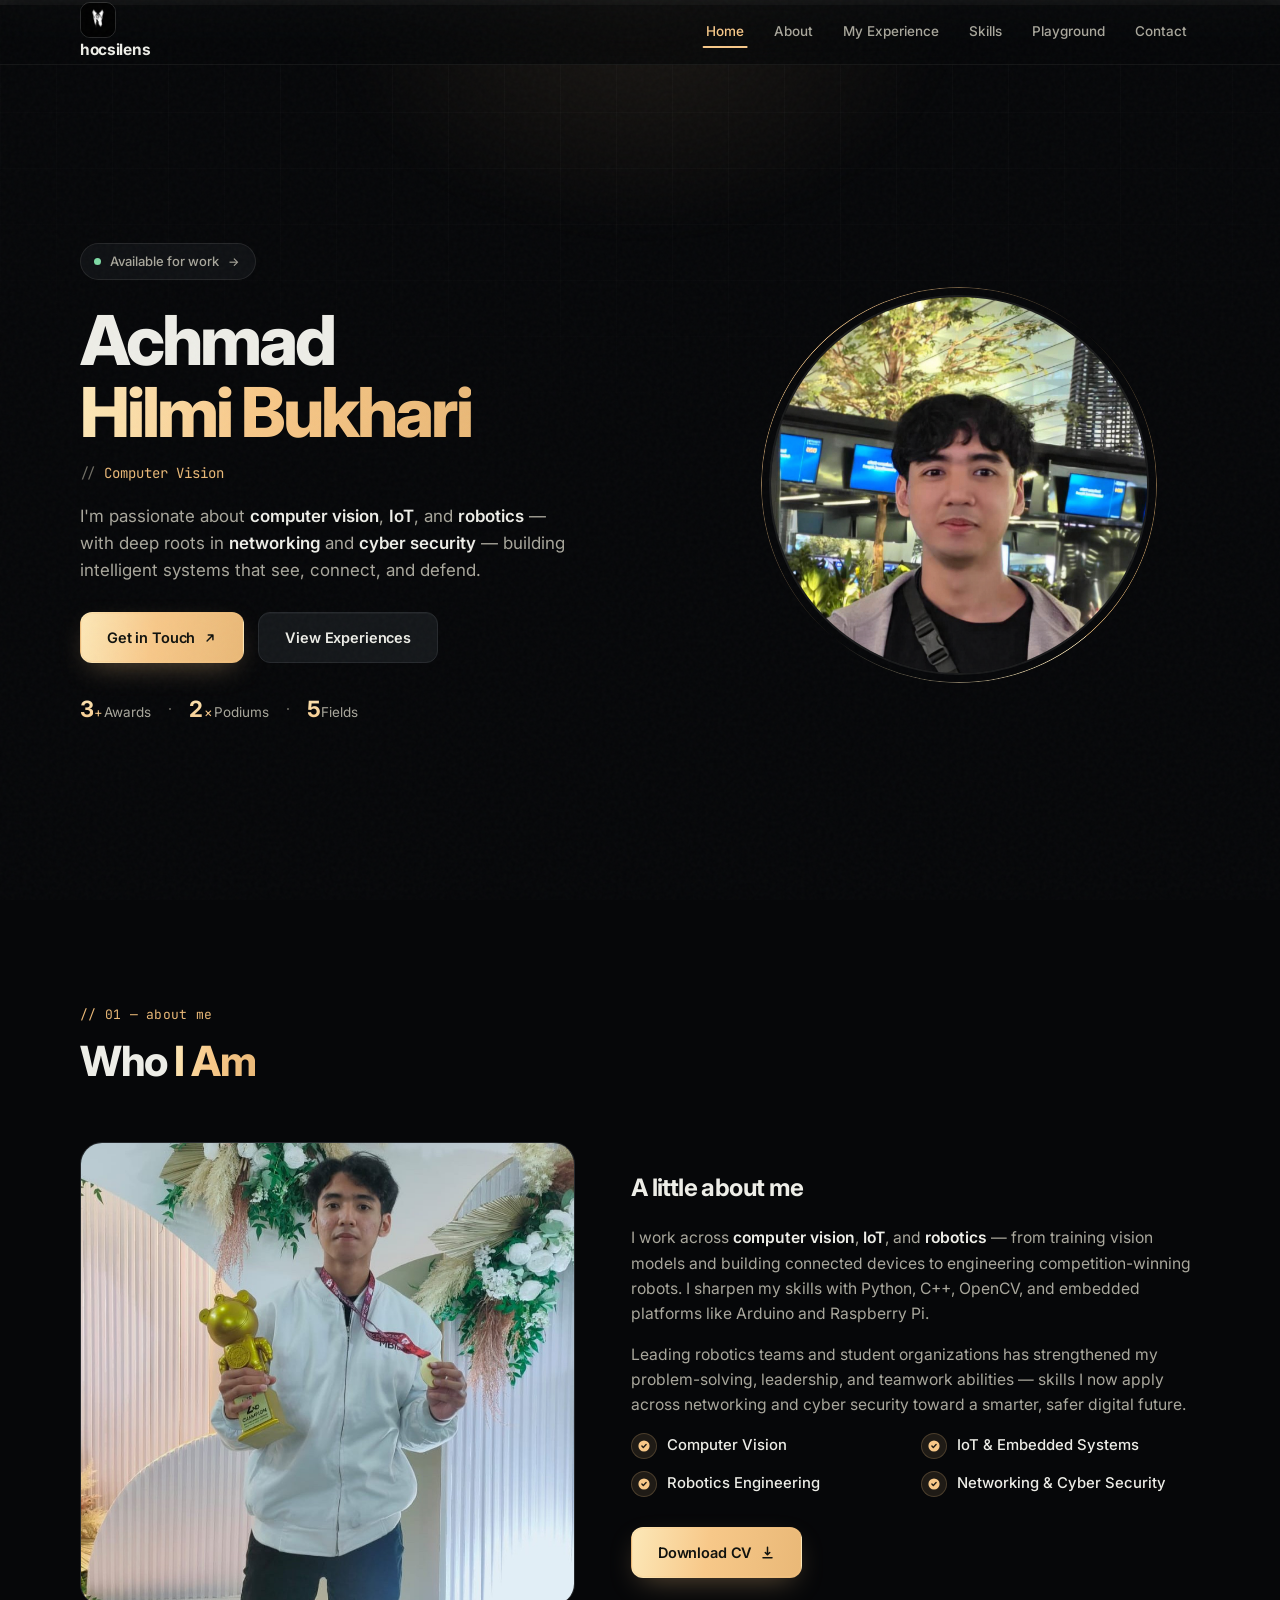
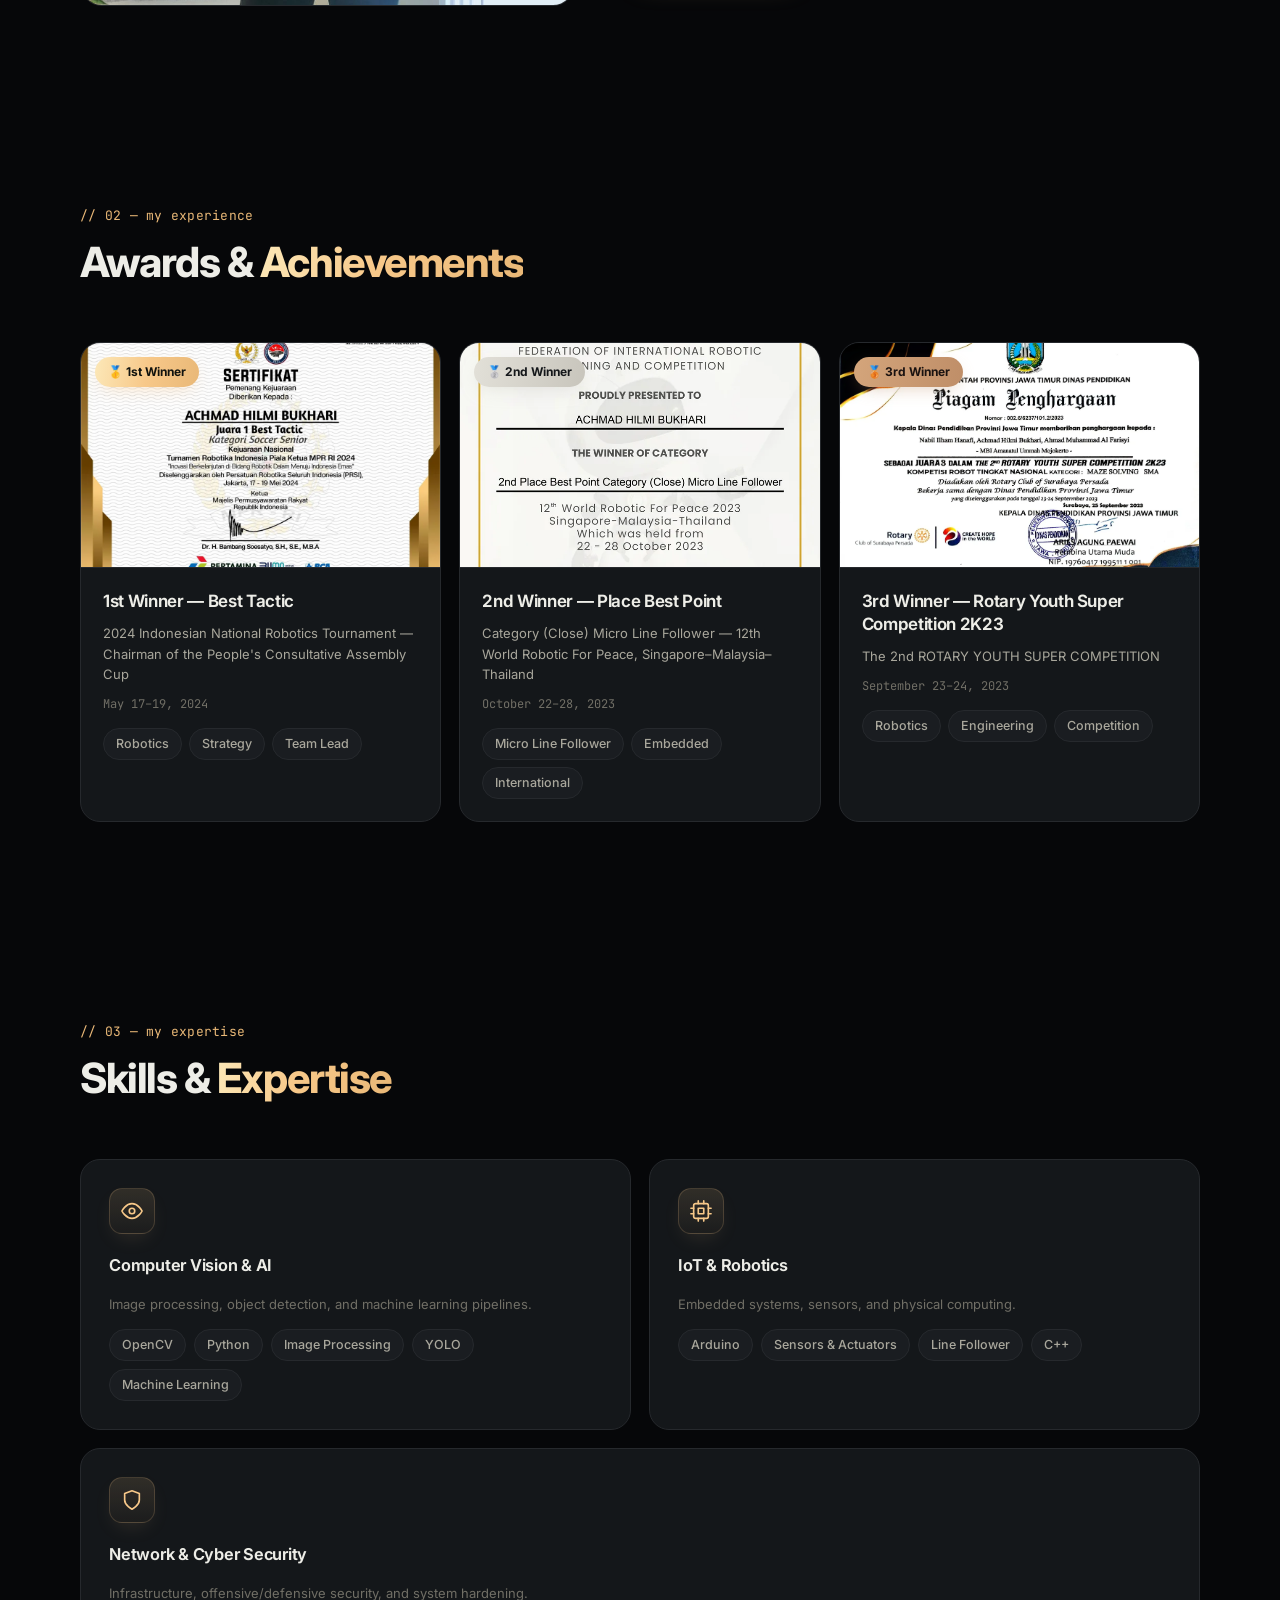
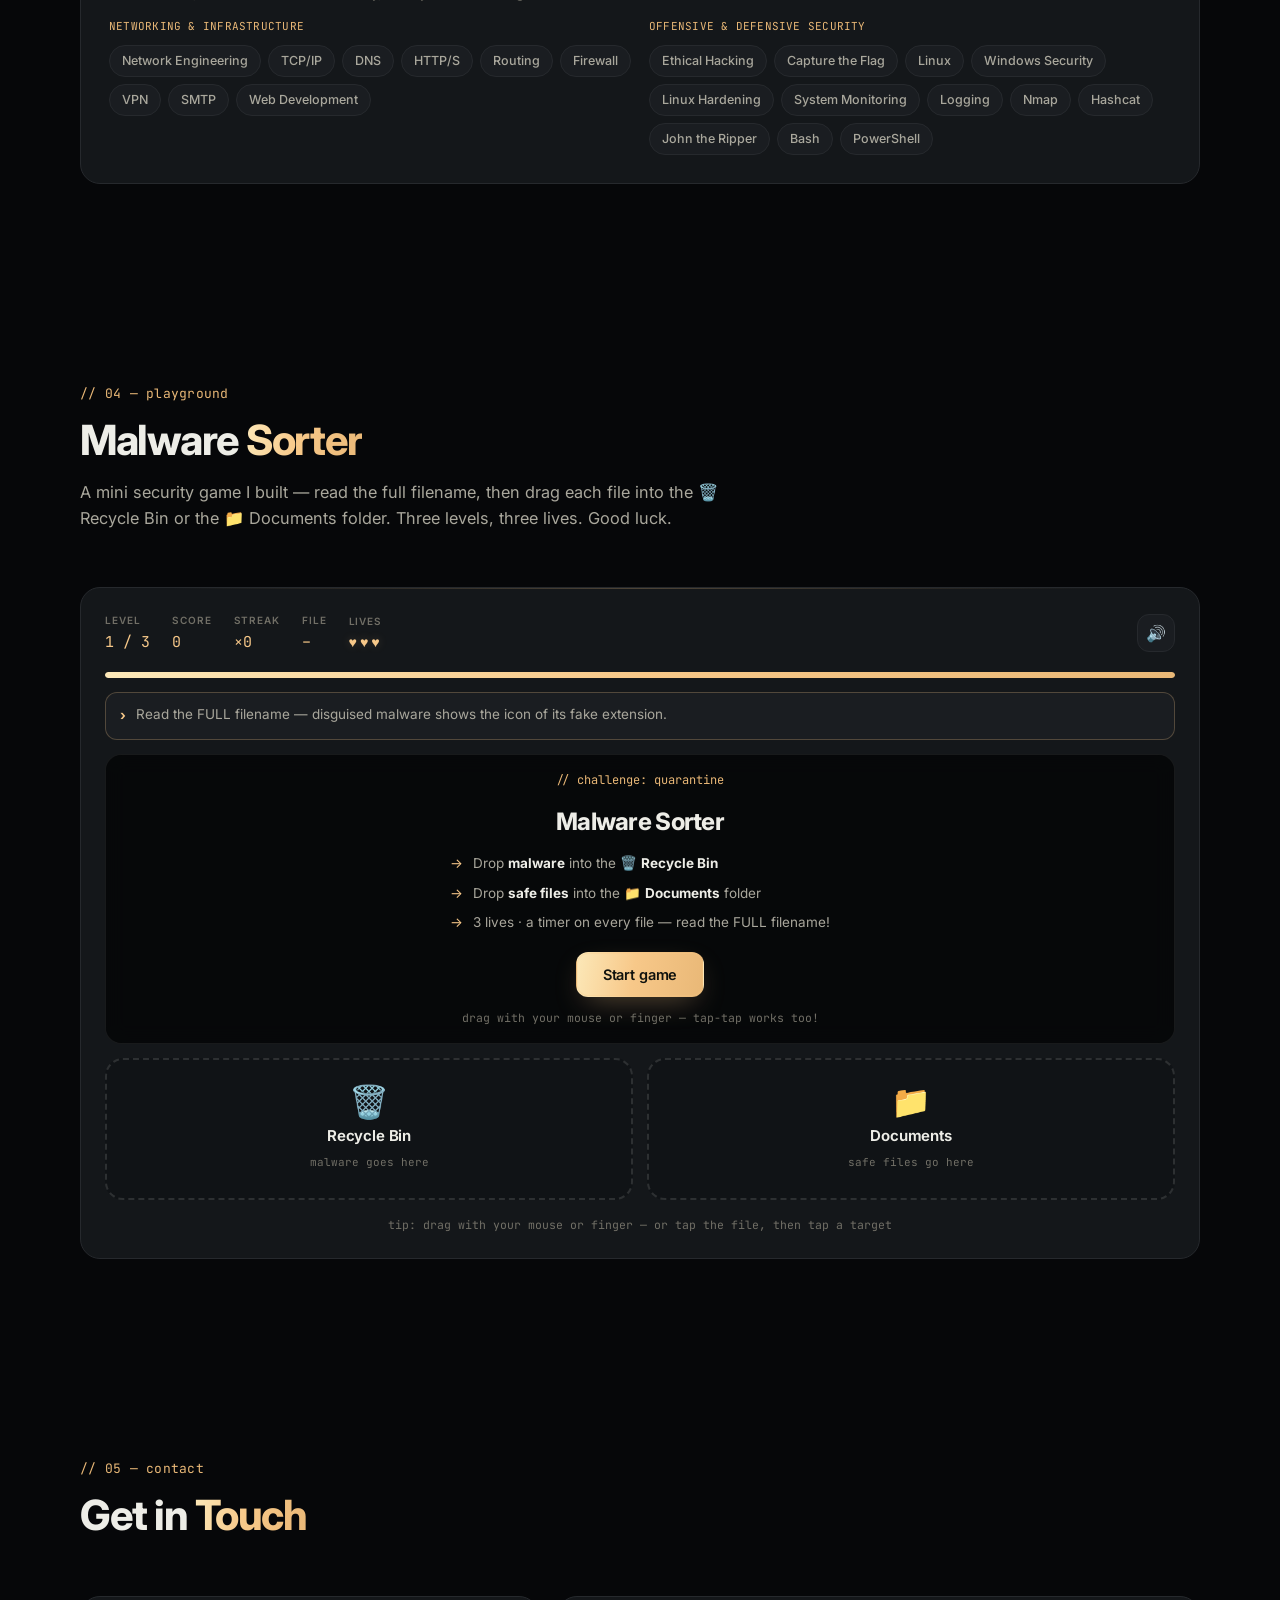
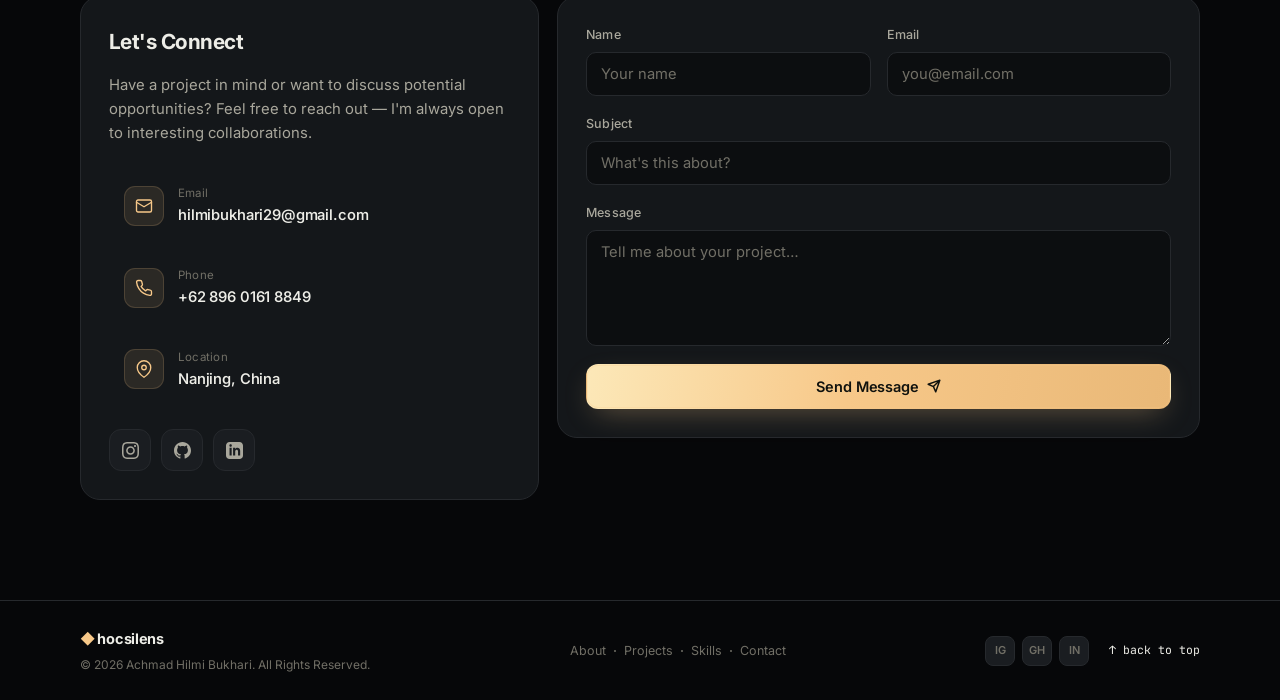
==== commit f236714e: "motion: gelombang tenang untuk hero float + navbar wave + orbit teks, hapus chip + marquee scroll + " ====
--- a/index.html
+++ b/index.html
@@ -66,27 +66,8 @@
 
   <main>
 
-    <!-- ================= CREAM MARQUEE BAND ================= -->
-    <div class="marquee-band" aria-hidden="true">
-      <div class="marquee-track">
-        <span>Computer Vision</span><span class="dim">◆</span>
-        <span>IoT</span><span class="dim">◆</span>
-        <span>Robotics</span><span class="dim">◆</span>
-        <span>Network</span><span class="dim">◆</span>
-        <span>Cyber Security</span><span class="dim">◆</span>
-        <span>Ethical Hacking</span><span class="dim">◆</span>
-        <span>CTF</span><span class="dim">◆</span>
-        <span>Embedded Systems</span><span class="dim">◆</span>
-        <span>Computer Vision</span><span class="dim">◆</span>
-        <span>IoT</span><span class="dim">◆</span>
-        <span>Robotics</span><span class="dim">◆</span>
-        <span>Network</span><span class="dim">◆</span>
-        <span>Cyber Security</span><span class="dim">◆</span>
-        <span>Ethical Hacking</span><span class="dim">◆</span>
-        <span>CTF</span><span class="dim">◆</span>
-        <span>Embedded Systems</span><span class="dim">◆</span>
-      </div>
-    </div>
+    <!-- ================= CREAM DIVIDER ================= -->
+    <div class="band-divider" aria-hidden="true"></div>
 
     <!-- ================= HERO ================= -->
     <section id="home" class="hero section">
@@ -132,18 +113,23 @@
         </div>
 
         <div class="hero-photo reveal" style="--d:.22s">
-          <div class="hero-photo-glow" aria-hidden="true"></div>
-          <div class="hero-photo-ring" aria-hidden="true"></div>
-          <div class="hero-photo-frame circle">
-            <img src="foto/c.jpg" alt="Portrait of Achmad Hilmi Bukhari" loading="eager"
-                 style="object-position: 50% 18%;">
-          </div>
-
-          <!-- Floating chips -->
-          <div class="chip chip-1" aria-hidden="true"><span class="chip-bg">OpenCV</span></div>
-          <div class="chip chip-2" aria-hidden="true"><span class="chip-bg">Arduino</span></div>
-          <div class="chip chip-3" aria-hidden="true"><span class="chip-bg">Python</span></div>
-          <div class="chip chip-4" aria-hidden="true"><span class="chip-bg">C++</span></div>
+          <div class="hero-photo-float">
+            <div class="hero-photo-glow" aria-hidden="true"></div>
+            <div class="hero-photo-ring" aria-hidden="true"></div>
+            <!-- Orbiting skill text -->
+            <svg class="orbit-svg" viewBox="0 0 100 100" aria-hidden="true">
+              <circle id="orbit-path" cx="50" cy="50" r="46" fill="none" stroke="none" />
+              <text font-size="2.6" letter-spacing=".22em" fill="rgba(233,184,119,0.5)">
+                <textPath href="#orbit-path">
+                  COMPUTER VISION ◆ IOT ◆ ROBOTICS ◆ NETWORK ◆ CYBER SECURITY ◆ ETHICAL HACKING ◆ CTF ◆ EMBEDDED SYSTEMS ◆
+                </textPath>
+              </text>
+            </svg>
+            <div class="hero-photo-frame circle">
+              <img src="foto/c.jpg" alt="Portrait of Achmad Hilmi Bukhari" loading="eager"
+                   style="object-position: 50% 18%;">
+            </div>
+          </div>
         </div>
 
       </div>
--- a/style.css
+++ b/style.css
@@ -156,13 +156,15 @@
   transition:
     opacity 0.9s var(--ease) var(--d, 0s),
     transform 0.9s var(--ease) var(--d, 0s);
-  will-change: opacity, transform;
-}
-.reveal.visible { opacity: 1; transform: translateY(0); }
+}
+.reveal.visible { opacity: 1; transform: translateY(0); will-change: auto; }
 
 @media (prefers-reduced-motion: reduce) {
   html { scroll-behavior: auto; }
-  .reveal { transition: none; opacity: 1; transform: none; }
+  .reveal { transition: none; opacity: 1; transform: none; will-change: auto; }
+  .hero-photo-float, .orbit-svg,
+  .hero-photo-glow, .hero-photo-ring,
+  .nav-logo, .nav-link { animation: none !important; }
   * { animation-duration: 0.01ms !important; }
 }
 
@@ -239,6 +241,24 @@
 .nav-link.active { color: var(--gold); }
 .nav-link.active::after { width: 70%; }
 
+/* --- Navbar gentle wave --- */
+.nav-logo, .nav-link {
+  display: inline-block;
+  animation: navWave 5s cubic-bezier(0.45, 0.05, 0.55, 0.95) infinite;
+}
+.nav-logo { --nd: 0s; }
+.nav-links li:nth-child(1) { --nd: 0.18s; }
+.nav-links li:nth-child(2) { --nd: 0.36s; }
+.nav-links li:nth-child(3) { --nd: 0.54s; }
+.nav-links li:nth-child(4) { --nd: 0.72s; }
+.nav-links li:nth-child(5) { --nd: 0.9s; }
+.nav-links li:nth-child(6) { --nd: 1.08s; }
+
+@keyframes navWave {
+  0%, 100% { transform: translateY(0); }
+  50% { transform: translateY(-1.5px); }
+}
+
 .nav-burger {
   display: none;
   flex-direction: column;
@@ -330,32 +350,15 @@
 .btn-block { width: 100%; }
 
 /* ==========================================================================
-   CREAM MARQUEE BAND
-   ========================================================================== */
-.marquee-band {
+   CREAM DIVIDER (replaces scrolling marquee)
+   ========================================================================== */
+.band-divider {
+  height: 5px;
+  background: var(--cream);
+  opacity: 0.3;
   position: relative;
   z-index: 5;
-  background: var(--cream);
-  color: #15171A;
-  overflow: hidden;
-  padding: 14px 0;
-  mask-image: linear-gradient(90deg, transparent, black 10%, black 90%, transparent);
-  -webkit-mask-image: linear-gradient(90deg, transparent, black 10%, black 90%, transparent);
-}
-
-.marquee-track {
-  display: flex;
-  align-items: center;
-  gap: 26px;
-  width: max-content;
-  animation: marquee 30s linear infinite;
-}
-.marquee-band:hover .marquee-track { animation-play-state: paused; }
-
-.marquee-track span { white-space: nowrap; font-size: 14px; font-weight: 600; letter-spacing: -0.01em; }
-.marquee-track .dim { color: rgba(21, 23, 26, 0.25); font-size: 11px; }
-
-@keyframes marquee { to { transform: translateX(-50%); } }
+}
 
 /* ==========================================================================
    HERO
@@ -472,12 +475,26 @@
   background: var(--text-3);
 }
 
-/* ------- Hero photo (circle + chips) ------- */
+/* ------- Hero photo — wave float, orbit text, ring breathe ------- */
 .hero-photo {
   position: relative;
   justify-self: center;
   width: 380px;
   height: 380px;
+}
+
+.hero-photo-float {
+  position: absolute;
+  inset: 0;
+  width: 100%;
+  height: 100%;
+  animation: waterFloat 12s cubic-bezier(0.45, 0.05, 0.55, 0.95) infinite;
+  will-change: transform;
+}
+
+@keyframes waterFloat {
+  0%, 100% { transform: translateY(0); }
+  50% { transform: translateY(-10px); }
 }
 
 .hero-photo-glow {
@@ -487,6 +504,12 @@
   background: radial-gradient(closest-side, rgba(247, 200, 137, 0.12), transparent 72%);
   filter: blur(24px);
   pointer-events: none;
+  animation: breatheGlow 6s cubic-bezier(0.45, 0.05, 0.55, 0.95) infinite;
+}
+
+@keyframes breatheGlow {
+  0%, 100% { opacity: 0.7; transform: scale(1); }
+  50% { opacity: 1; transform: scale(1.06); }
 }
 
 .hero-photo-ring {
@@ -501,11 +524,14 @@
   -webkit-mask: linear-gradient(#000 0 0) padding-box, linear-gradient(#000 0 0);
   -webkit-mask-composite: xor;
   mask-composite: exclude;
-  animation: ringSpin 14s linear infinite paused;
   pointer-events: none;
-}
-@keyframes ringSpin { to { transform: rotate(360deg); } }
-.hero:hover .hero-photo-ring { animation-play-state: running; }
+  animation: breatheRing 6s cubic-bezier(0.45, 0.05, 0.55, 0.95) infinite;
+}
+
+@keyframes breatheRing {
+  0%, 100% { opacity: 0.8; }
+  50% { opacity: 1; }
+}
 
 .hero-photo-frame.circle {
   width: 100%;
@@ -520,41 +546,24 @@
   height: 100%;
   object-fit: cover;
   filter: saturate(1.04);
-  transition: transform 0.8s var(--ease), filter 0.6s var(--ease-2);
-}
-.hero-photo-frame.circle:hover img { transform: scale(1.06); filter: saturate(1.1); }
-
-/* --- Floating chips --- */
-.chip {
+  transition: transform 1.2s var(--ease), filter 0.8s var(--ease-2);
+}
+.hero-photo-frame.circle:hover img { transform: scale(1.03); filter: saturate(1.08); }
+
+/* --- Orbiting skill text --- */
+.orbit-svg {
   position: absolute;
+  inset: -40px;
+  width: calc(100% + 80px);
+  height: calc(100% + 80px);
   z-index: 3;
-  display: flex;
-  animation: chipFloat 3.6s var(--ease-2) infinite;
   pointer-events: none;
-}
-.chip-bg {
-  display: inline-flex;
-  align-items: center;
-  padding: 4px 11px;
-  font-size: 11.5px;
-  font-weight: 600;
-  color: #10120E;
-  background: var(--cream);
-  border: 1px solid rgba(246, 244, 236, 0.2);
-  border-radius: 999px;
-  box-shadow: 0 6px 18px -6px rgba(0, 0, 0, 0.5);
-  letter-spacing: -0.01em;
-  white-space: nowrap;
-}
-
-.chip-1 { top: -22px; right: -10px; animation-delay: 0s; }
-.chip-2 { bottom: -12px; right: -30px; animation-delay: 0.9s; }
-.chip-3 { top: 28%; left: -56px;  animation-delay: 1.8s; }
-.chip-4 { bottom: 18%; left: -40px; animation-delay: 2.7s; }
-
-@keyframes chipFloat {
-  0%, 100% { transform: translateY(0); }
-  50% { transform: translateY(-5px); }
+  animation: orbitSpin 70s linear infinite;
+  will-change: transform;
+}
+
+@keyframes orbitSpin {
+  to { transform: rotate(360deg); }
 }
 
 /* ==========================================================================
@@ -1211,14 +1220,11 @@
    ========================================================================== */
 @media (max-width: 1024px) {
   .hero-grid { grid-template-columns: 1fr; text-align: center; gap: 40px; }
+  .hero-photo { order: -1; }
   .hero-text { text-align: center; }
   .hero-desc { margin-inline: auto; }
   .hero-cta { justify-content: center; }
   .hero-photo { width: 340px; height: 340px; margin-inline: auto; }
-  .chip-1 { top: -18px; right: 0; }
-  .chip-2 { bottom: -8px; right: -12px; }
-  .chip-3 { top: 24%; left: -28px; }
-  .chip-4 { bottom: 18%; left: -20px; }
 
   .projects-grid { grid-template-columns: 1fr 1fr; }
   .bento-skills { grid-template-columns: 1fr 1fr; }
@@ -1243,9 +1249,9 @@
 
 @media (max-width: 640px) {
   .section-pad { padding: 72px 0; }
-
+  .hero-grid { gap: 28px; }
   .hero-photo { width: 280px; height: 280px; }
-  .chip { display: none; }
+  .hero { padding-top: 104px; }
 
   .projects-grid { grid-template-columns: 1fr; }
   .bento-skills { grid-template-columns: 1fr; }
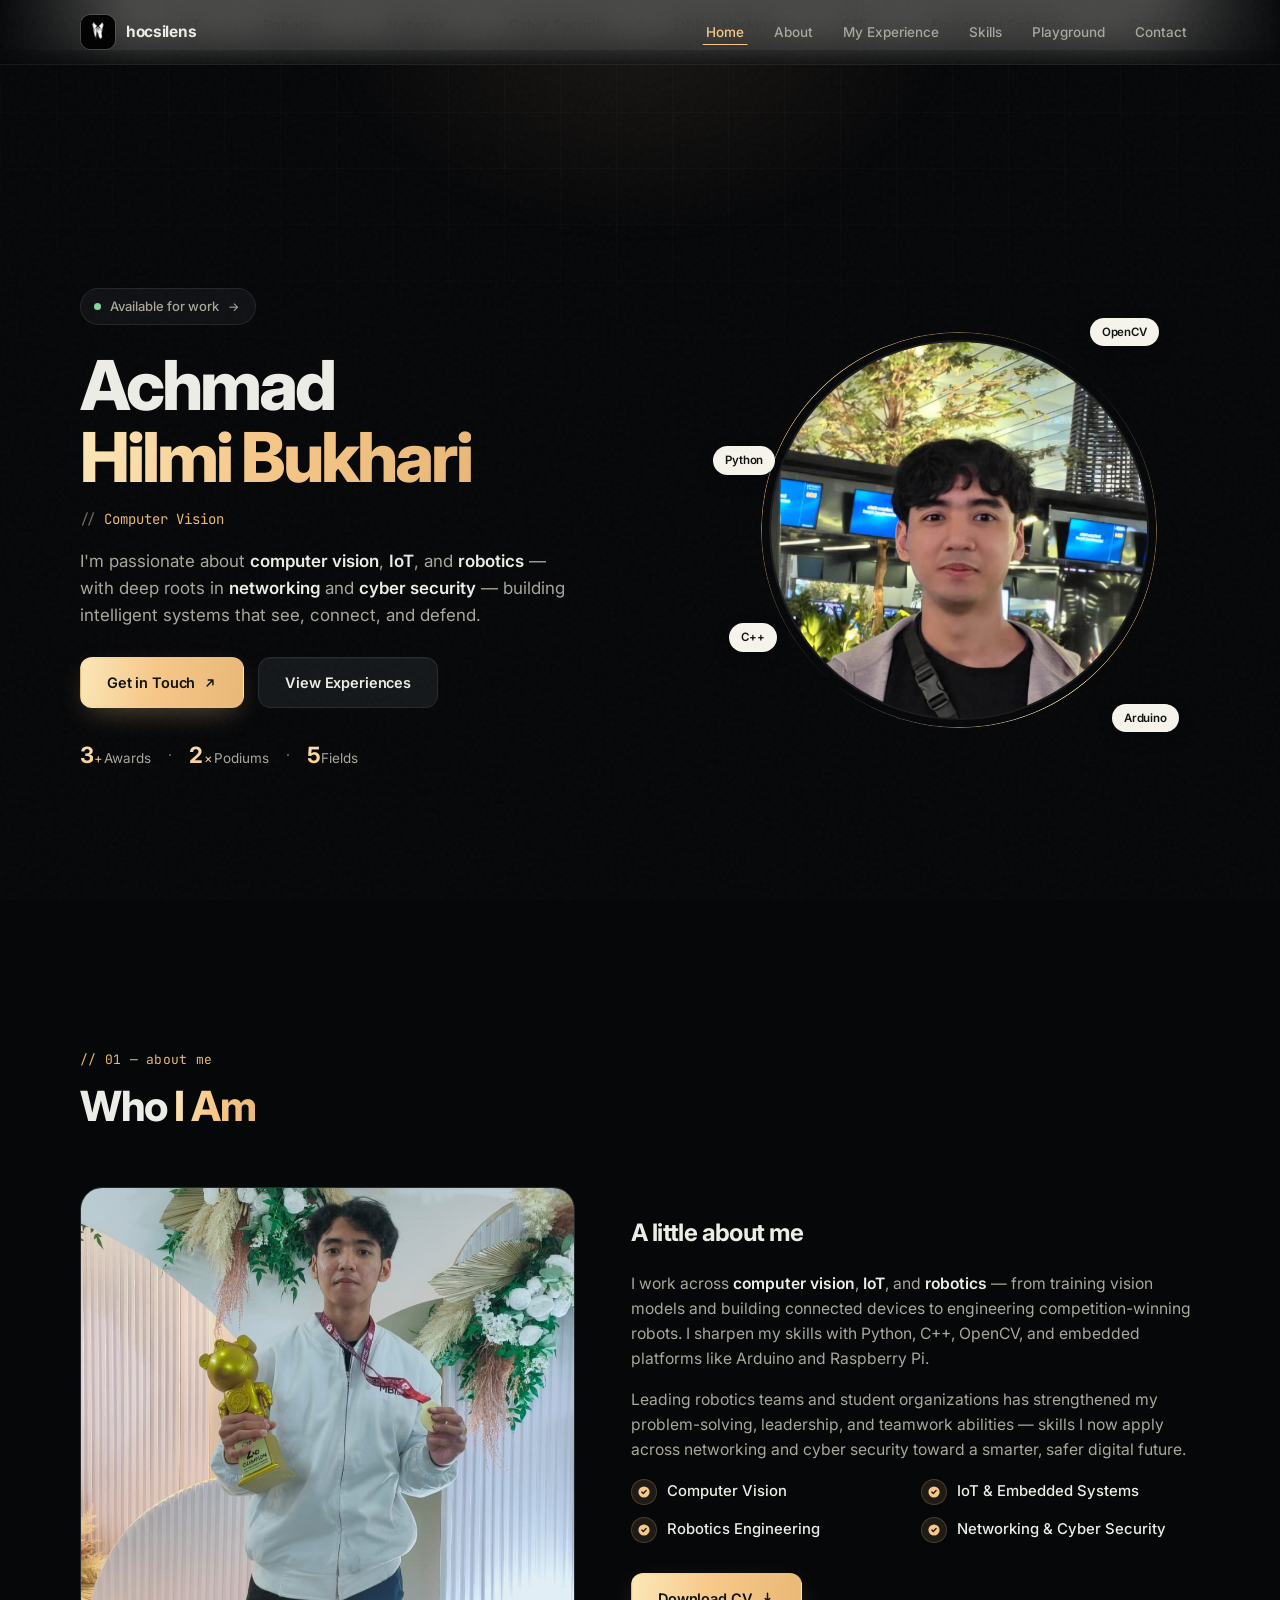
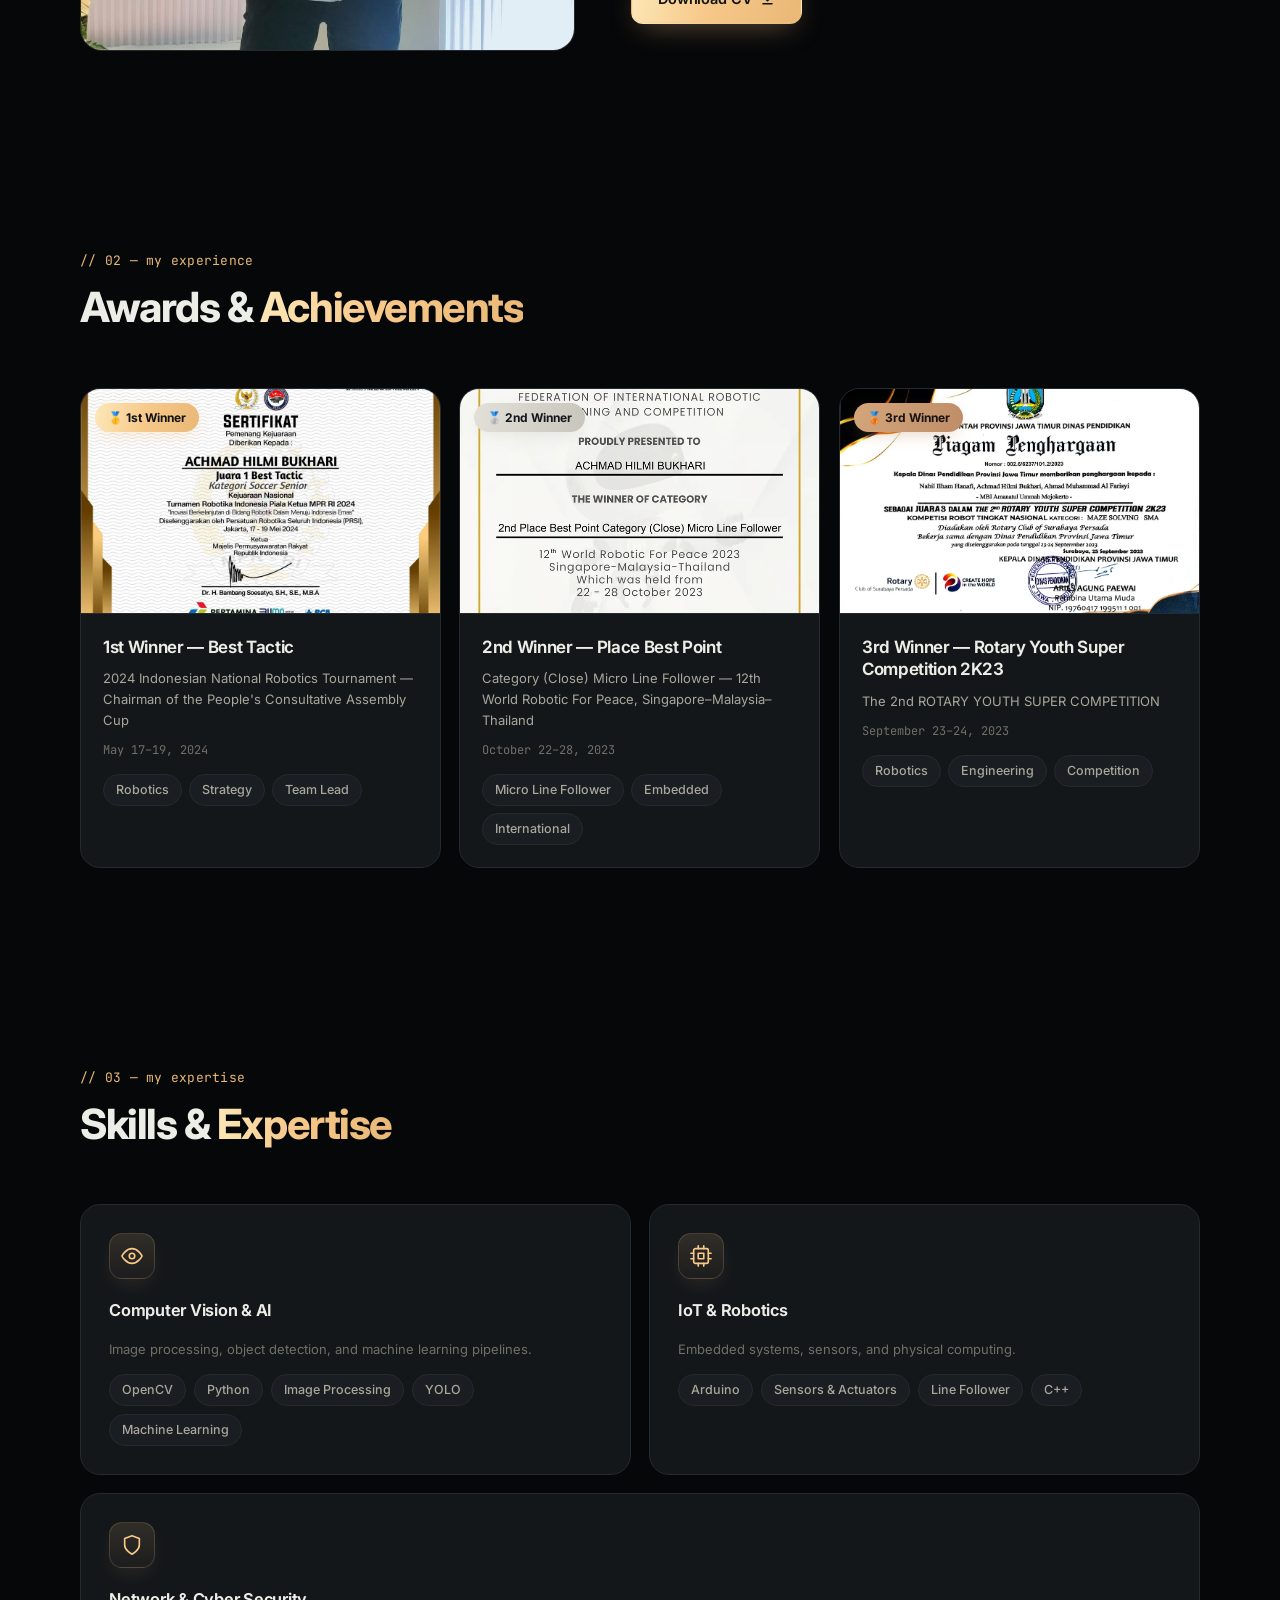
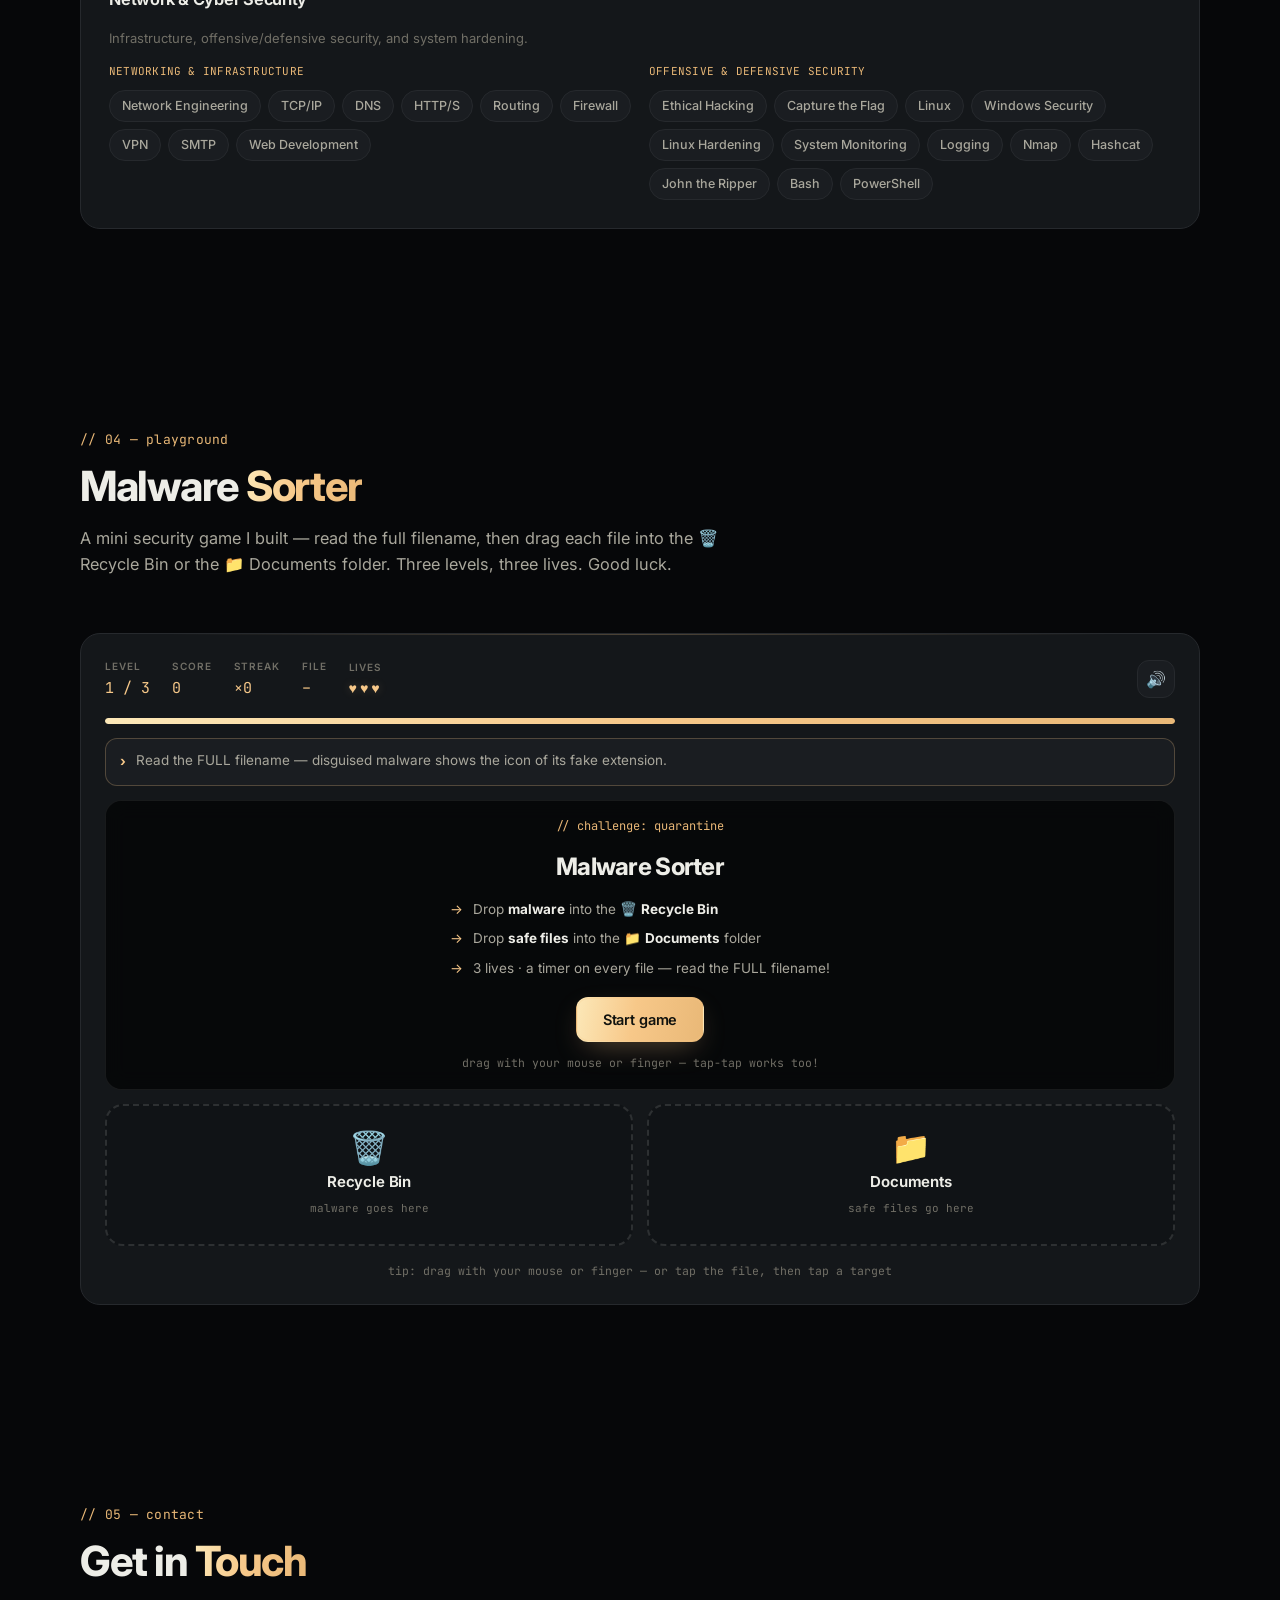
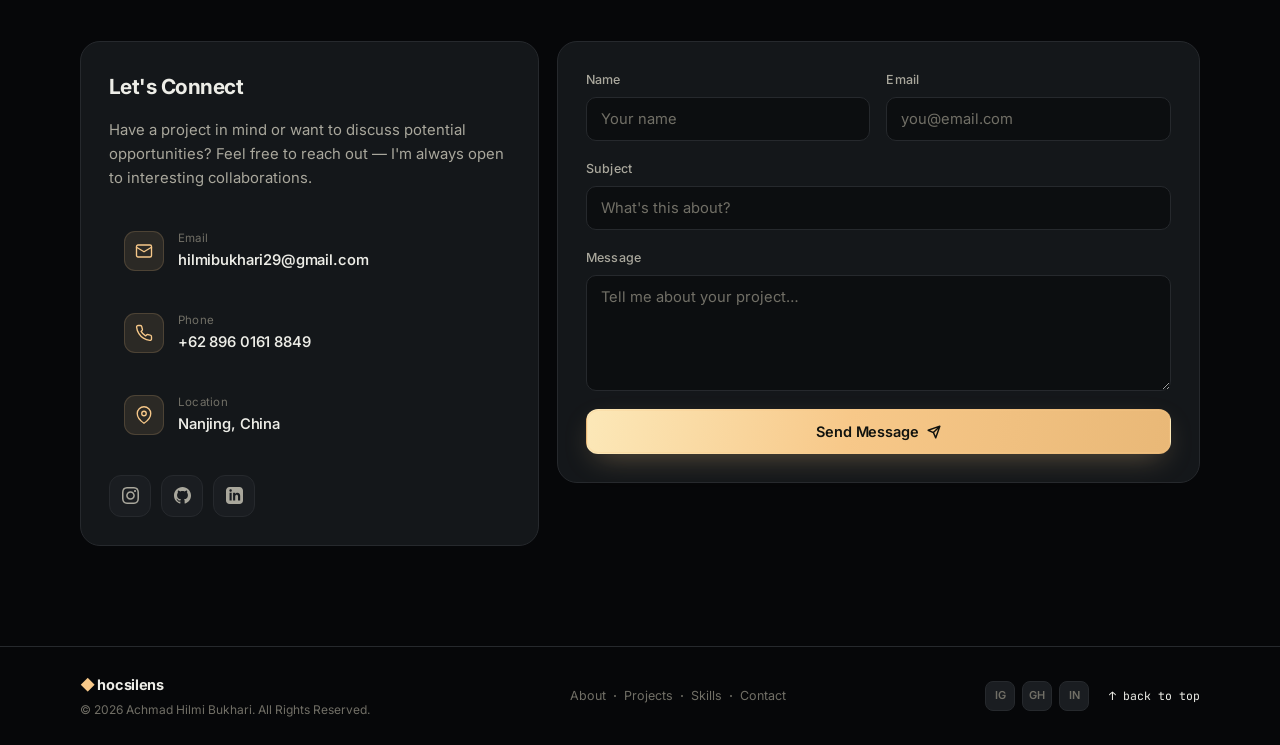
==== commit 999f2960: "Revert "motion: gelombang tenang untuk hero float + navbar wave + orbit teks, hapus chip + marquee s" ====
--- a/index.html
+++ b/index.html
@@ -66,8 +66,27 @@
 
   <main>
 
-    <!-- ================= CREAM DIVIDER ================= -->
-    <div class="band-divider" aria-hidden="true"></div>
+    <!-- ================= CREAM MARQUEE BAND ================= -->
+    <div class="marquee-band" aria-hidden="true">
+      <div class="marquee-track">
+        <span>Computer Vision</span><span class="dim">◆</span>
+        <span>IoT</span><span class="dim">◆</span>
+        <span>Robotics</span><span class="dim">◆</span>
+        <span>Network</span><span class="dim">◆</span>
+        <span>Cyber Security</span><span class="dim">◆</span>
+        <span>Ethical Hacking</span><span class="dim">◆</span>
+        <span>CTF</span><span class="dim">◆</span>
+        <span>Embedded Systems</span><span class="dim">◆</span>
+        <span>Computer Vision</span><span class="dim">◆</span>
+        <span>IoT</span><span class="dim">◆</span>
+        <span>Robotics</span><span class="dim">◆</span>
+        <span>Network</span><span class="dim">◆</span>
+        <span>Cyber Security</span><span class="dim">◆</span>
+        <span>Ethical Hacking</span><span class="dim">◆</span>
+        <span>CTF</span><span class="dim">◆</span>
+        <span>Embedded Systems</span><span class="dim">◆</span>
+      </div>
+    </div>
 
     <!-- ================= HERO ================= -->
     <section id="home" class="hero section">
@@ -113,23 +132,18 @@
         </div>
 
         <div class="hero-photo reveal" style="--d:.22s">
-          <div class="hero-photo-float">
-            <div class="hero-photo-glow" aria-hidden="true"></div>
-            <div class="hero-photo-ring" aria-hidden="true"></div>
-            <!-- Orbiting skill text -->
-            <svg class="orbit-svg" viewBox="0 0 100 100" aria-hidden="true">
-              <circle id="orbit-path" cx="50" cy="50" r="46" fill="none" stroke="none" />
-              <text font-size="2.6" letter-spacing=".22em" fill="rgba(233,184,119,0.5)">
-                <textPath href="#orbit-path">
-                  COMPUTER VISION ◆ IOT ◆ ROBOTICS ◆ NETWORK ◆ CYBER SECURITY ◆ ETHICAL HACKING ◆ CTF ◆ EMBEDDED SYSTEMS ◆
-                </textPath>
-              </text>
-            </svg>
-            <div class="hero-photo-frame circle">
-              <img src="foto/c.jpg" alt="Portrait of Achmad Hilmi Bukhari" loading="eager"
-                   style="object-position: 50% 18%;">
-            </div>
-          </div>
+          <div class="hero-photo-glow" aria-hidden="true"></div>
+          <div class="hero-photo-ring" aria-hidden="true"></div>
+          <div class="hero-photo-frame circle">
+            <img src="foto/c.jpg" alt="Portrait of Achmad Hilmi Bukhari" loading="eager"
+                 style="object-position: 50% 18%;">
+          </div>
+
+          <!-- Floating chips -->
+          <div class="chip chip-1" aria-hidden="true"><span class="chip-bg">OpenCV</span></div>
+          <div class="chip chip-2" aria-hidden="true"><span class="chip-bg">Arduino</span></div>
+          <div class="chip chip-3" aria-hidden="true"><span class="chip-bg">Python</span></div>
+          <div class="chip chip-4" aria-hidden="true"><span class="chip-bg">C++</span></div>
         </div>
 
       </div>
--- a/style.css
+++ b/style.css
@@ -156,15 +156,13 @@
   transition:
     opacity 0.9s var(--ease) var(--d, 0s),
     transform 0.9s var(--ease) var(--d, 0s);
-}
-.reveal.visible { opacity: 1; transform: translateY(0); will-change: auto; }
+  will-change: opacity, transform;
+}
+.reveal.visible { opacity: 1; transform: translateY(0); }
 
 @media (prefers-reduced-motion: reduce) {
   html { scroll-behavior: auto; }
-  .reveal { transition: none; opacity: 1; transform: none; will-change: auto; }
-  .hero-photo-float, .orbit-svg,
-  .hero-photo-glow, .hero-photo-ring,
-  .nav-logo, .nav-link { animation: none !important; }
+  .reveal { transition: none; opacity: 1; transform: none; }
   * { animation-duration: 0.01ms !important; }
 }
 
@@ -241,24 +239,6 @@
 .nav-link.active { color: var(--gold); }
 .nav-link.active::after { width: 70%; }
 
-/* --- Navbar gentle wave --- */
-.nav-logo, .nav-link {
-  display: inline-block;
-  animation: navWave 5s cubic-bezier(0.45, 0.05, 0.55, 0.95) infinite;
-}
-.nav-logo { --nd: 0s; }
-.nav-links li:nth-child(1) { --nd: 0.18s; }
-.nav-links li:nth-child(2) { --nd: 0.36s; }
-.nav-links li:nth-child(3) { --nd: 0.54s; }
-.nav-links li:nth-child(4) { --nd: 0.72s; }
-.nav-links li:nth-child(5) { --nd: 0.9s; }
-.nav-links li:nth-child(6) { --nd: 1.08s; }
-
-@keyframes navWave {
-  0%, 100% { transform: translateY(0); }
-  50% { transform: translateY(-1.5px); }
-}
-
 .nav-burger {
   display: none;
   flex-direction: column;
@@ -350,15 +330,32 @@
 .btn-block { width: 100%; }
 
 /* ==========================================================================
-   CREAM DIVIDER (replaces scrolling marquee)
-   ========================================================================== */
-.band-divider {
-  height: 5px;
-  background: var(--cream);
-  opacity: 0.3;
+   CREAM MARQUEE BAND
+   ========================================================================== */
+.marquee-band {
   position: relative;
   z-index: 5;
-}
+  background: var(--cream);
+  color: #15171A;
+  overflow: hidden;
+  padding: 14px 0;
+  mask-image: linear-gradient(90deg, transparent, black 10%, black 90%, transparent);
+  -webkit-mask-image: linear-gradient(90deg, transparent, black 10%, black 90%, transparent);
+}
+
+.marquee-track {
+  display: flex;
+  align-items: center;
+  gap: 26px;
+  width: max-content;
+  animation: marquee 30s linear infinite;
+}
+.marquee-band:hover .marquee-track { animation-play-state: paused; }
+
+.marquee-track span { white-space: nowrap; font-size: 14px; font-weight: 600; letter-spacing: -0.01em; }
+.marquee-track .dim { color: rgba(21, 23, 26, 0.25); font-size: 11px; }
+
+@keyframes marquee { to { transform: translateX(-50%); } }
 
 /* ==========================================================================
    HERO
@@ -475,26 +472,12 @@
   background: var(--text-3);
 }
 
-/* ------- Hero photo — wave float, orbit text, ring breathe ------- */
+/* ------- Hero photo (circle + chips) ------- */
 .hero-photo {
   position: relative;
   justify-self: center;
   width: 380px;
   height: 380px;
-}
-
-.hero-photo-float {
-  position: absolute;
-  inset: 0;
-  width: 100%;
-  height: 100%;
-  animation: waterFloat 12s cubic-bezier(0.45, 0.05, 0.55, 0.95) infinite;
-  will-change: transform;
-}
-
-@keyframes waterFloat {
-  0%, 100% { transform: translateY(0); }
-  50% { transform: translateY(-10px); }
 }
 
 .hero-photo-glow {
@@ -504,12 +487,6 @@
   background: radial-gradient(closest-side, rgba(247, 200, 137, 0.12), transparent 72%);
   filter: blur(24px);
   pointer-events: none;
-  animation: breatheGlow 6s cubic-bezier(0.45, 0.05, 0.55, 0.95) infinite;
-}
-
-@keyframes breatheGlow {
-  0%, 100% { opacity: 0.7; transform: scale(1); }
-  50% { opacity: 1; transform: scale(1.06); }
 }
 
 .hero-photo-ring {
@@ -524,14 +501,11 @@
   -webkit-mask: linear-gradient(#000 0 0) padding-box, linear-gradient(#000 0 0);
   -webkit-mask-composite: xor;
   mask-composite: exclude;
+  animation: ringSpin 14s linear infinite paused;
   pointer-events: none;
-  animation: breatheRing 6s cubic-bezier(0.45, 0.05, 0.55, 0.95) infinite;
-}
-
-@keyframes breatheRing {
-  0%, 100% { opacity: 0.8; }
-  50% { opacity: 1; }
-}
+}
+@keyframes ringSpin { to { transform: rotate(360deg); } }
+.hero:hover .hero-photo-ring { animation-play-state: running; }
 
 .hero-photo-frame.circle {
   width: 100%;
@@ -546,24 +520,41 @@
   height: 100%;
   object-fit: cover;
   filter: saturate(1.04);
-  transition: transform 1.2s var(--ease), filter 0.8s var(--ease-2);
-}
-.hero-photo-frame.circle:hover img { transform: scale(1.03); filter: saturate(1.08); }
-
-/* --- Orbiting skill text --- */
-.orbit-svg {
+  transition: transform 0.8s var(--ease), filter 0.6s var(--ease-2);
+}
+.hero-photo-frame.circle:hover img { transform: scale(1.06); filter: saturate(1.1); }
+
+/* --- Floating chips --- */
+.chip {
   position: absolute;
-  inset: -40px;
-  width: calc(100% + 80px);
-  height: calc(100% + 80px);
   z-index: 3;
+  display: flex;
+  animation: chipFloat 3.6s var(--ease-2) infinite;
   pointer-events: none;
-  animation: orbitSpin 70s linear infinite;
-  will-change: transform;
-}
-
-@keyframes orbitSpin {
-  to { transform: rotate(360deg); }
+}
+.chip-bg {
+  display: inline-flex;
+  align-items: center;
+  padding: 4px 11px;
+  font-size: 11.5px;
+  font-weight: 600;
+  color: #10120E;
+  background: var(--cream);
+  border: 1px solid rgba(246, 244, 236, 0.2);
+  border-radius: 999px;
+  box-shadow: 0 6px 18px -6px rgba(0, 0, 0, 0.5);
+  letter-spacing: -0.01em;
+  white-space: nowrap;
+}
+
+.chip-1 { top: -22px; right: -10px; animation-delay: 0s; }
+.chip-2 { bottom: -12px; right: -30px; animation-delay: 0.9s; }
+.chip-3 { top: 28%; left: -56px;  animation-delay: 1.8s; }
+.chip-4 { bottom: 18%; left: -40px; animation-delay: 2.7s; }
+
+@keyframes chipFloat {
+  0%, 100% { transform: translateY(0); }
+  50% { transform: translateY(-5px); }
 }
 
 /* ==========================================================================
@@ -1220,11 +1211,14 @@
    ========================================================================== */
 @media (max-width: 1024px) {
   .hero-grid { grid-template-columns: 1fr; text-align: center; gap: 40px; }
-  .hero-photo { order: -1; }
   .hero-text { text-align: center; }
   .hero-desc { margin-inline: auto; }
   .hero-cta { justify-content: center; }
   .hero-photo { width: 340px; height: 340px; margin-inline: auto; }
+  .chip-1 { top: -18px; right: 0; }
+  .chip-2 { bottom: -8px; right: -12px; }
+  .chip-3 { top: 24%; left: -28px; }
+  .chip-4 { bottom: 18%; left: -20px; }
 
   .projects-grid { grid-template-columns: 1fr 1fr; }
   .bento-skills { grid-template-columns: 1fr 1fr; }
@@ -1249,9 +1243,9 @@
 
 @media (max-width: 640px) {
   .section-pad { padding: 72px 0; }
-  .hero-grid { gap: 28px; }
+
   .hero-photo { width: 280px; height: 280px; }
-  .hero { padding-top: 104px; }
+  .chip { display: none; }
 
   .projects-grid { grid-template-columns: 1fr; }
   .bento-skills { grid-template-columns: 1fr; }
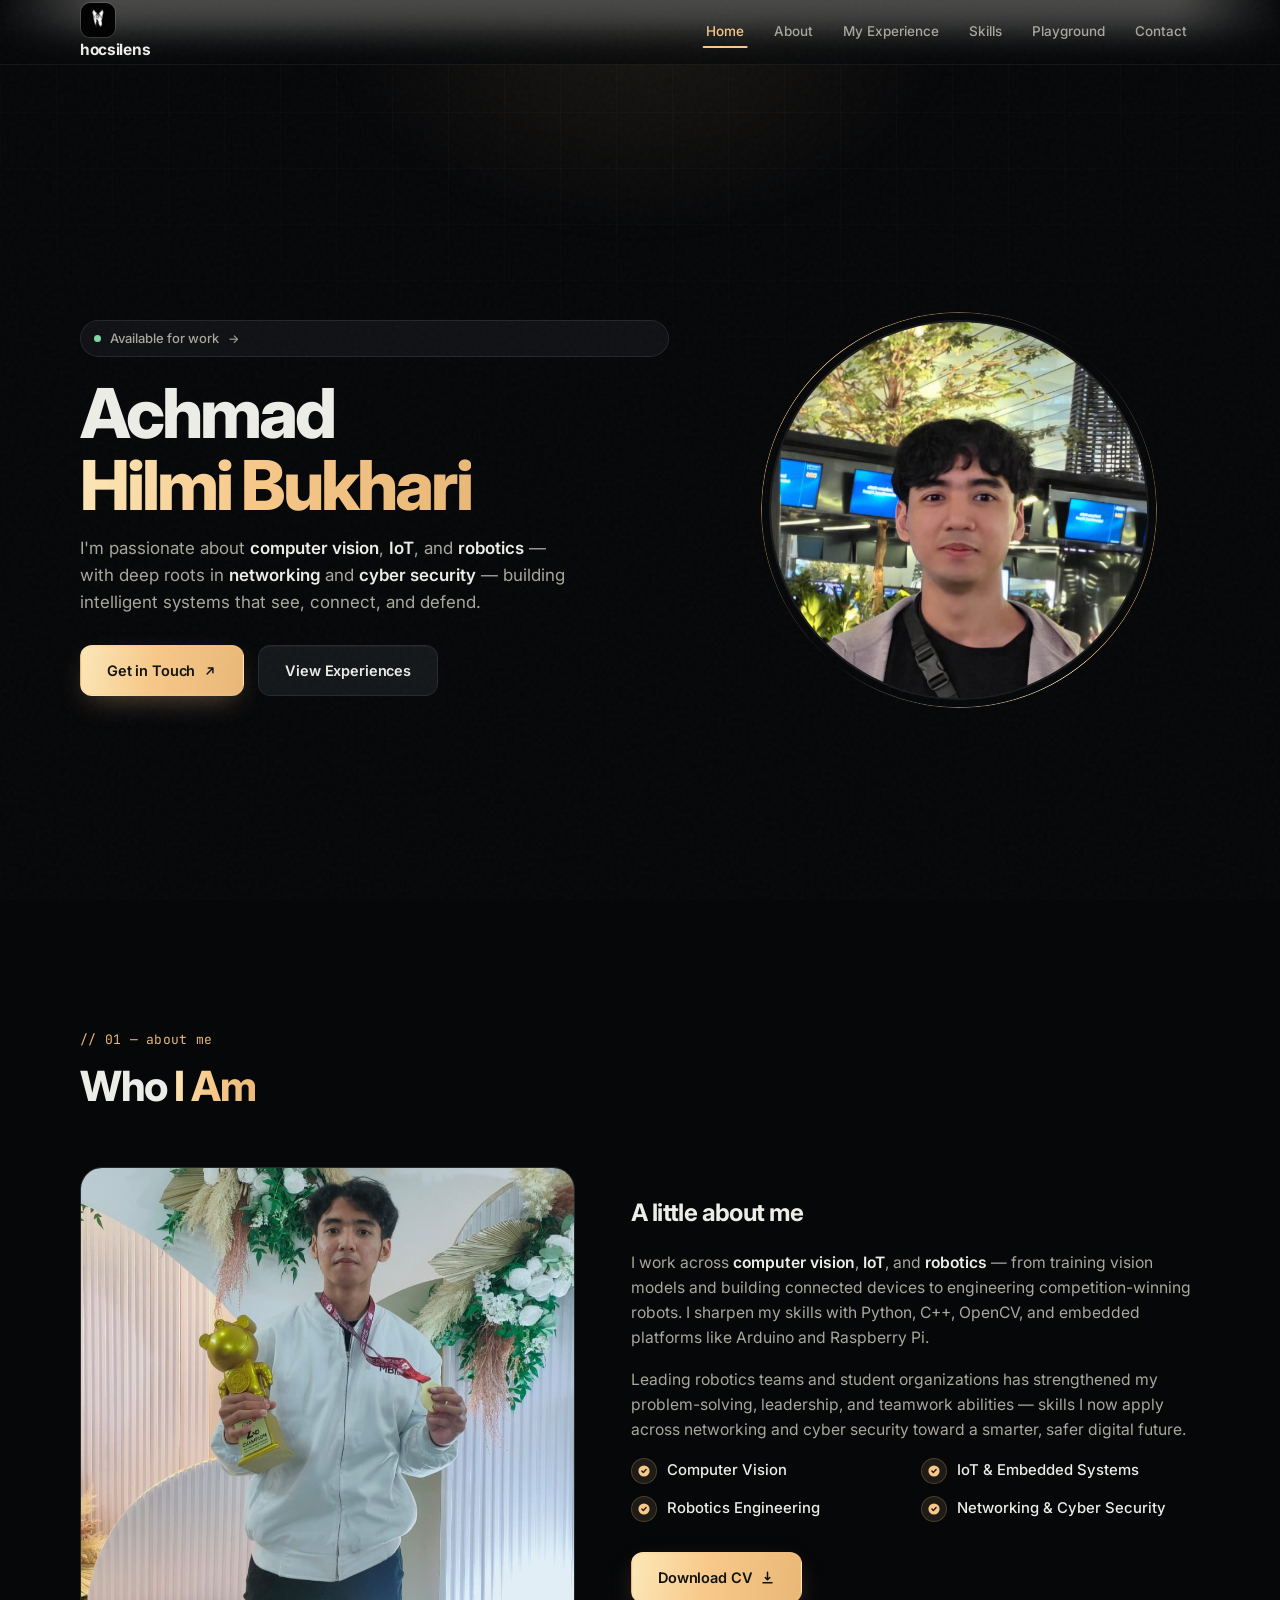
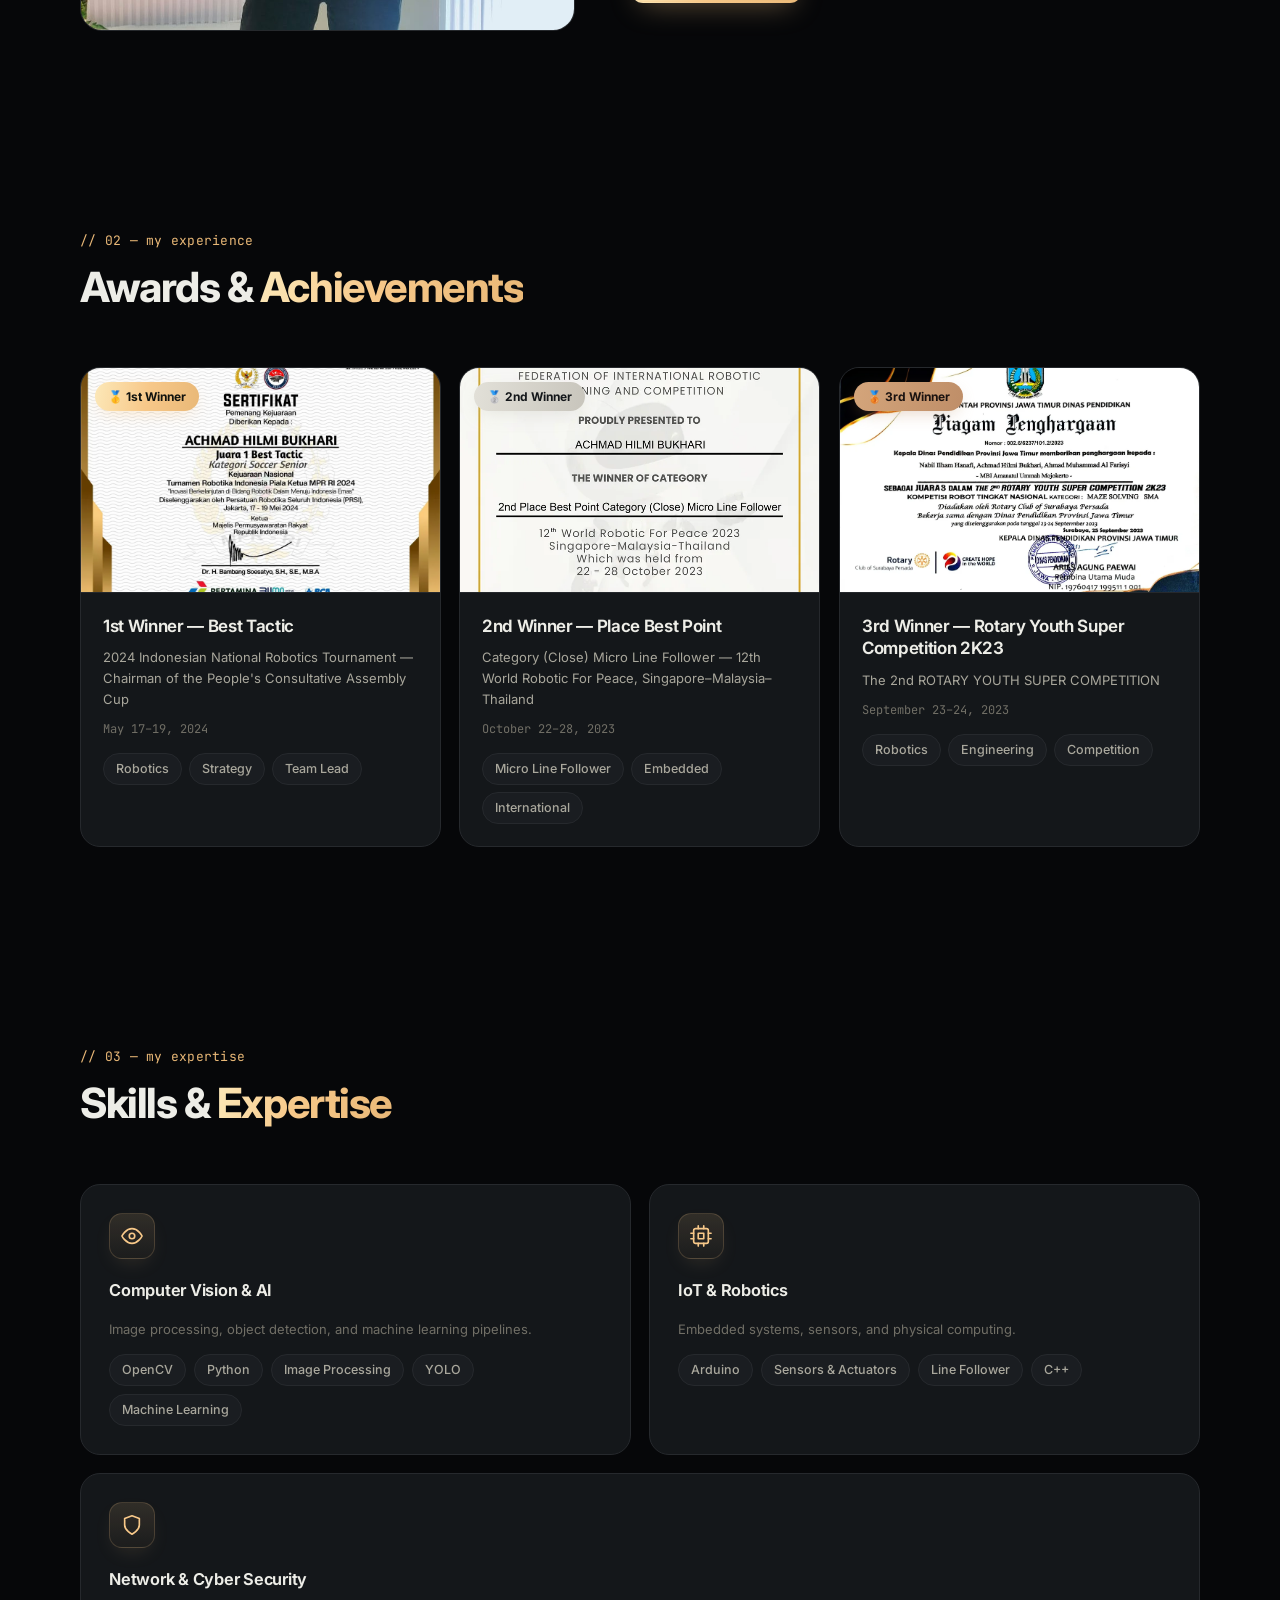
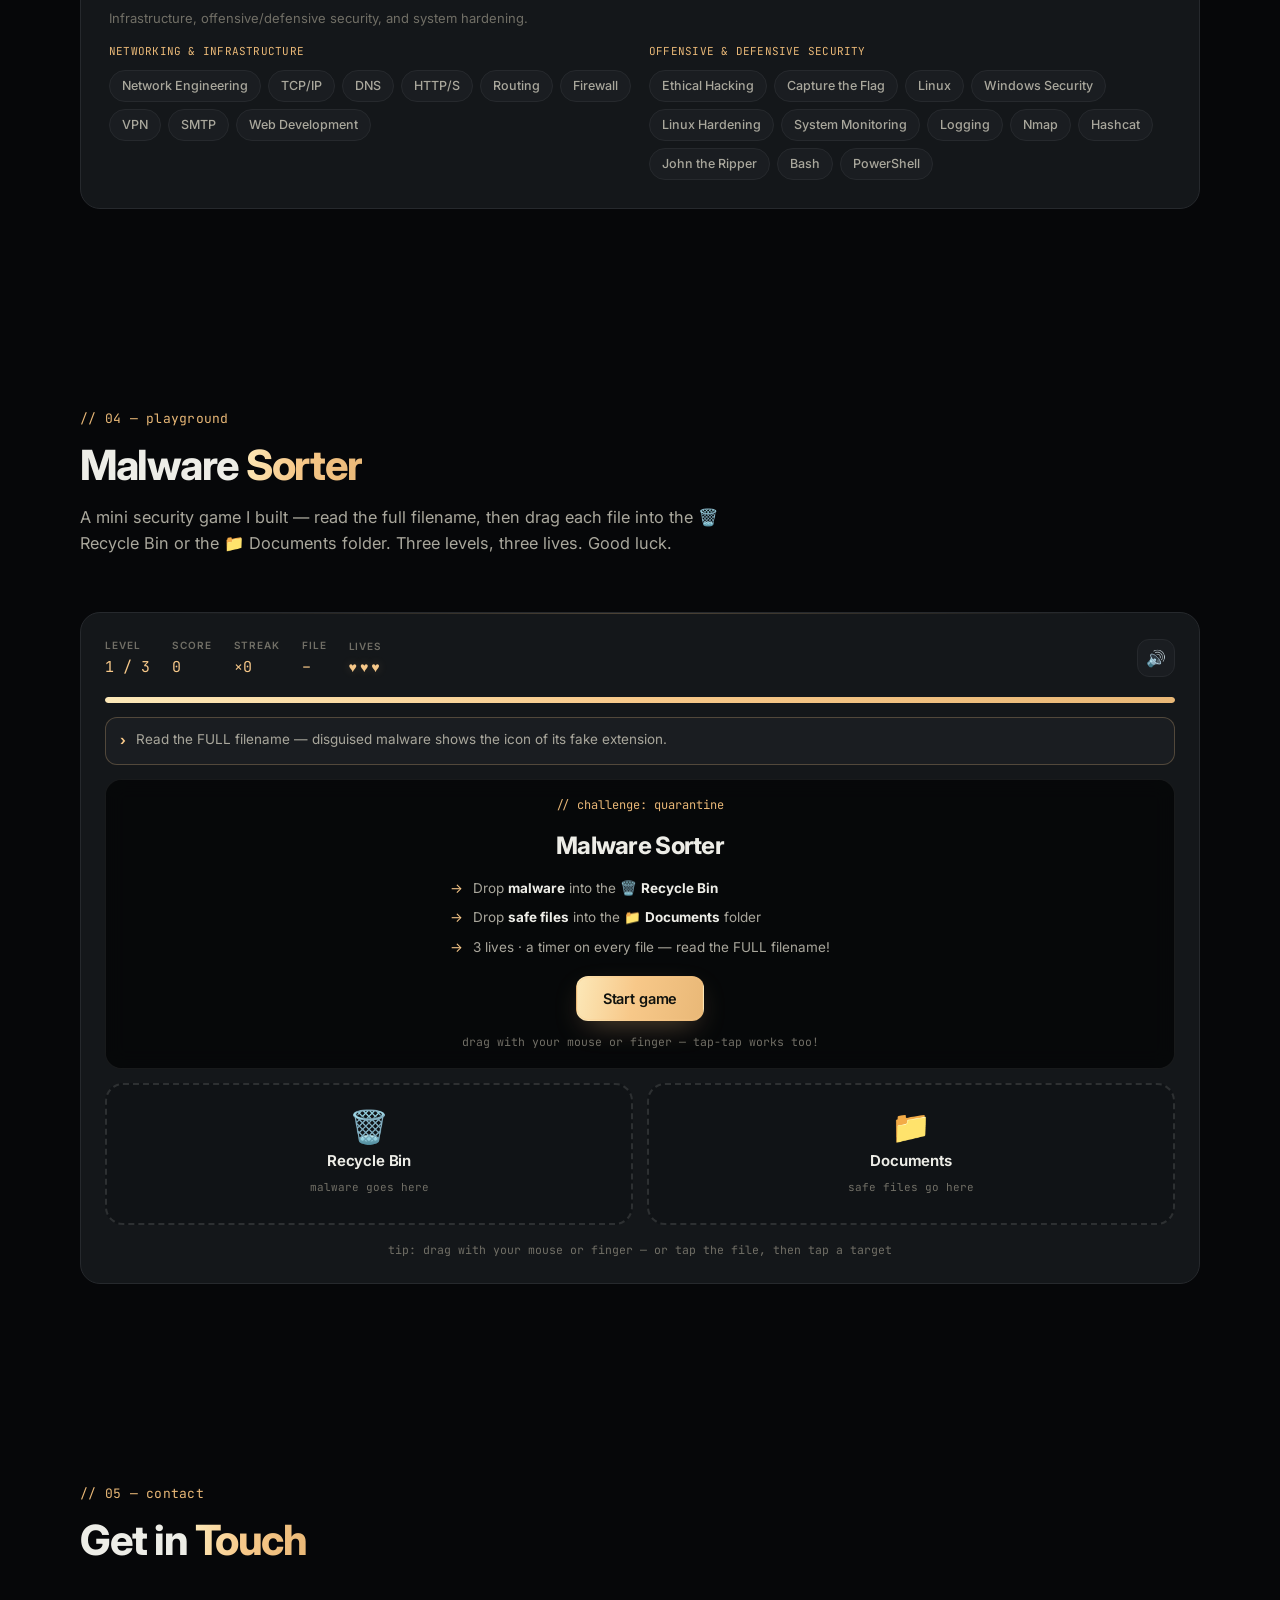
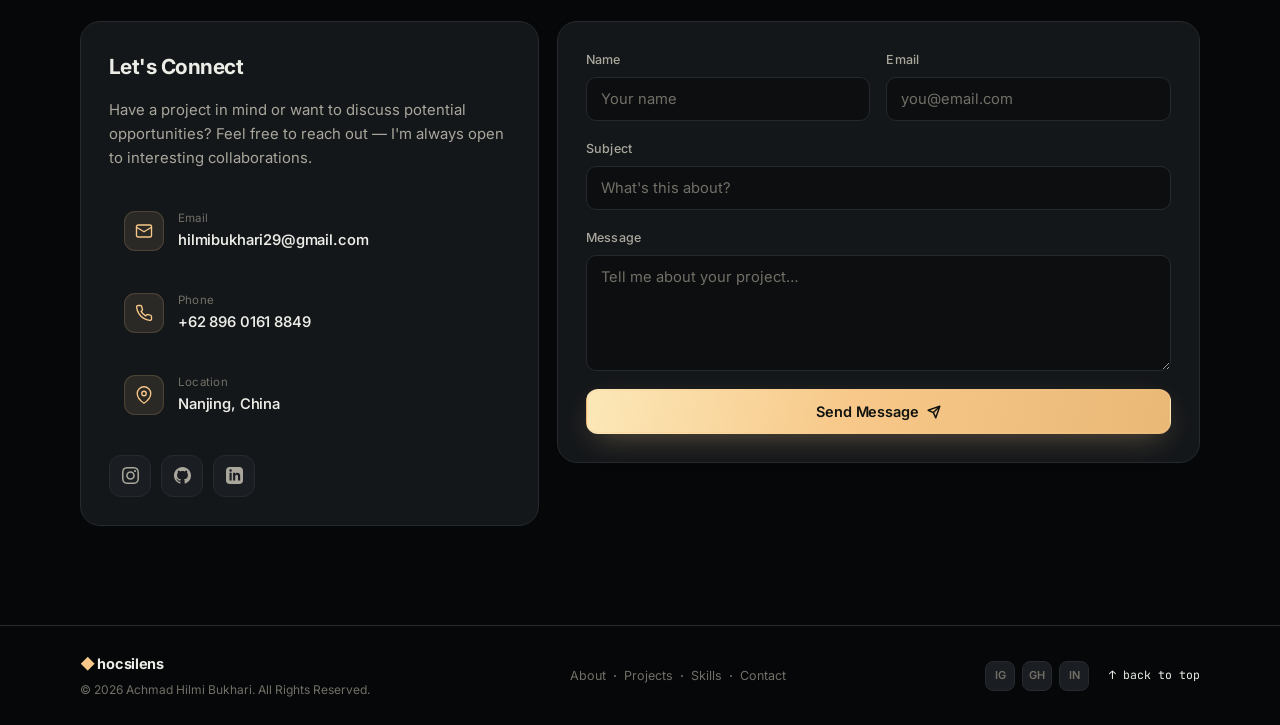
==== commit 6ef16ce8: "fix1: navbar wave, cloud band, hapus chips+role+stats, mobile photo order" ====
--- a/index.html
+++ b/index.html
@@ -66,47 +66,34 @@
 
   <main>
 
-    <!-- ================= CREAM MARQUEE BAND ================= -->
-    <div class="marquee-band" aria-hidden="true">
-      <div class="marquee-track">
-        <span>Computer Vision</span><span class="dim">◆</span>
-        <span>IoT</span><span class="dim">◆</span>
-        <span>Robotics</span><span class="dim">◆</span>
-        <span>Network</span><span class="dim">◆</span>
-        <span>Cyber Security</span><span class="dim">◆</span>
-        <span>Ethical Hacking</span><span class="dim">◆</span>
-        <span>CTF</span><span class="dim">◆</span>
-        <span>Embedded Systems</span><span class="dim">◆</span>
-        <span>Computer Vision</span><span class="dim">◆</span>
-        <span>IoT</span><span class="dim">◆</span>
-        <span>Robotics</span><span class="dim">◆</span>
-        <span>Network</span><span class="dim">◆</span>
-        <span>Cyber Security</span><span class="dim">◆</span>
-        <span>Ethical Hacking</span><span class="dim">◆</span>
-        <span>CTF</span><span class="dim">◆</span>
-        <span>Embedded Systems</span><span class="dim">◆</span>
-      </div>
+    <!-- ================= CREAM CLOUD BAND ================= -->
+    <div class="cloud-band" aria-hidden="true">
+      <div class="cloud" style="left:4%; top:3px;"></div>
+      <div class="cloud" style="left:17%; top:10px;"></div>
+      <div class="cloud" style="left:30%; top:4px;"></div>
+      <div class="cloud" style="left:44%; top:12px;"></div>
+      <div class="cloud" style="left:58%; top:5px;"></div>
+      <div class="cloud" style="left:72%; top:11px;"></div>
+      <div class="cloud" style="left:86%; top:2px;"></div>
     </div>
 
     <!-- ================= HERO ================= -->
     <section id="home" class="hero section">
       <div class="container hero-grid">
 
+        <!-- Badge — direct grid child (always first: desktop left, mobile top) -->
+        <a href="#contact" class="badge reveal" style="--d:.05s">
+          <span class="badge-dot"></span>
+          Available for work
+          <span class="badge-arrow">→</span>
+        </a>
+
+        <!-- Hero text — left column on desktop, below photo on mobile -->
         <div class="hero-text">
-          <a href="#contact" class="badge reveal" style="--d:.05s">
-            <span class="badge-dot"></span>
-            Available for work
-            <span class="badge-arrow">→</span>
-          </a>
-
           <h1 class="hero-name reveal" style="--d:.12s">
             Achmad<br>
             <span class="text-gradient">Hilmi Bukhari</span>
           </h1>
-
-          <p class="hero-role mono reveal" style="--d:.2s">
-            <span class="role-static">// </span><span class="role-type" id="role-type">Computer Vision</span>
-          </p>
 
           <p class="hero-desc reveal" style="--d:.28s">
             I'm passionate about <strong>computer vision</strong>, <strong>IoT</strong>, and
@@ -121,16 +108,9 @@
             </a>
             <a href="#projects" class="btn btn-ghost">View Experiences</a>
           </div>
-
-          <div class="hero-stats reveal" style="--d:.42s">
-            <span class="stat-item"><span class="stat-num">3</span><span class="stat-plus">+</span> Awards</span>
-            <span class="stat-div"></span>
-            <span class="stat-item"><span class="stat-num">2</span><span class="stat-plus">×</span> Podiums</span>
-            <span class="stat-div"></span>
-            <span class="stat-item"><span class="stat-num">5</span> Fields</span>
-          </div>
-        </div>
-
+        </div>
+
+        <!-- Hero photo — right column on desktop, middle on mobile -->
         <div class="hero-photo reveal" style="--d:.22s">
           <div class="hero-photo-glow" aria-hidden="true"></div>
           <div class="hero-photo-ring" aria-hidden="true"></div>
@@ -138,12 +118,6 @@
             <img src="foto/c.jpg" alt="Portrait of Achmad Hilmi Bukhari" loading="eager"
                  style="object-position: 50% 18%;">
           </div>
-
-          <!-- Floating chips -->
-          <div class="chip chip-1" aria-hidden="true"><span class="chip-bg">OpenCV</span></div>
-          <div class="chip chip-2" aria-hidden="true"><span class="chip-bg">Arduino</span></div>
-          <div class="chip chip-3" aria-hidden="true"><span class="chip-bg">Python</span></div>
-          <div class="chip chip-4" aria-hidden="true"><span class="chip-bg">C++</span></div>
         </div>
 
       </div>
--- a/style.css
+++ b/style.css
@@ -163,6 +163,7 @@
 @media (prefers-reduced-motion: reduce) {
   html { scroll-behavior: auto; }
   .reveal { transition: none; opacity: 1; transform: none; }
+  .nav-logo, .nav-link, .cloud { animation: none !important; }
   * { animation-duration: 0.01ms !important; }
 }
 
@@ -239,6 +240,24 @@
 .nav-link.active { color: var(--gold); }
 .nav-link.active::after { width: 70%; }
 
+/* --- Navbar gentle wave --- */
+.nav-logo, .nav-link {
+  display: inline-block;
+  animation: navWave 5s cubic-bezier(0.45, 0.05, 0.55, 0.95) infinite;
+}
+.nav-logo { --nd: 0s; }
+.nav-links li:nth-child(1) { --nd: 0.18s; }
+.nav-links li:nth-child(2) { --nd: 0.36s; }
+.nav-links li:nth-child(3) { --nd: 0.54s; }
+.nav-links li:nth-child(4) { --nd: 0.72s; }
+.nav-links li:nth-child(5) { --nd: 0.9s; }
+.nav-links li:nth-child(6) { --nd: 1.08s; }
+
+@keyframes navWave {
+  0%, 100% { transform: translateY(0); }
+  50% { transform: translateY(-1.5px); }
+}
+
 .nav-burger {
   display: none;
   flex-direction: column;
@@ -330,32 +349,57 @@
 .btn-block { width: 100%; }
 
 /* ==========================================================================
-   CREAM MARQUEE BAND
-   ========================================================================== */
-.marquee-band {
+   CREAM CLOUD BAND (replaces scrolling marquee)
+   ========================================================================== */
+.cloud-band {
   position: relative;
   z-index: 5;
+  height: 30px;
   background: var(--cream);
-  color: #15171A;
   overflow: hidden;
-  padding: 14px 0;
-  mask-image: linear-gradient(90deg, transparent, black 10%, black 90%, transparent);
-  -webkit-mask-image: linear-gradient(90deg, transparent, black 10%, black 90%, transparent);
-}
-
-.marquee-track {
-  display: flex;
-  align-items: center;
-  gap: 26px;
-  width: max-content;
-  animation: marquee 30s linear infinite;
-}
-.marquee-band:hover .marquee-track { animation-play-state: paused; }
-
-.marquee-track span { white-space: nowrap; font-size: 14px; font-weight: 600; letter-spacing: -0.01em; }
-.marquee-track .dim { color: rgba(21, 23, 26, 0.25); font-size: 11px; }
-
-@keyframes marquee { to { transform: translateX(-50%); } }
+  mask-image: linear-gradient(90deg, transparent, black 8%, black 92%, transparent);
+  -webkit-mask-image: linear-gradient(90deg, transparent, black 8%, black 92%, transparent);
+}
+
+.cloud {
+  position: absolute;
+  width: 58px;
+  height: 20px;
+  border-radius: 20px;
+  background: rgba(246, 244, 236, 0.45);
+  cursor: pointer;
+  transition: filter 0.3s;
+}
+.cloud::before {
+  content: '';
+  position: absolute;
+  width: 32px;
+  height: 16px;
+  border-radius: 16px;
+  background: inherit;
+  top: -7px;
+  left: 10px;
+}
+.cloud::after {
+  content: '';
+  position: absolute;
+  width: 26px;
+  height: 12px;
+  border-radius: 14px;
+  background: inherit;
+  top: -5px;
+  right: 7px;
+}
+.cloud:hover {
+  animation: cloudWiggle 0.5s ease infinite;
+}
+
+@keyframes cloudWiggle {
+  0%, 100% { transform: rotate(0deg) translateX(0); }
+  25% { transform: rotate(-5deg) translateX(-4px); }
+  50% { transform: rotate(4deg) translateX(4px); }
+  75% { transform: rotate(-2deg) translateX(-2px); }
+}
 
 /* ==========================================================================
    HERO
@@ -370,17 +414,21 @@
 .hero-grid {
   display: grid;
   grid-template-columns: 1.1fr 0.9fr;
-  align-items: center;
-  gap: 50px;
+  grid-template-rows: auto 1fr;
+  grid-template-areas:
+    "badge photo"
+    "text  photo";
+  column-gap: 50px;
+  row-gap: 20px;
 }
 
 /* ------- Hero text ------- */
 .badge {
+  grid-area: badge;
   display: inline-flex;
   align-items: center;
   gap: 9px;
   padding: 7px 16px 7px 13px;
-  margin-bottom: 24px;
   font-size: 13px;
   font-weight: 500;
   color: var(--text-2);
@@ -422,16 +470,9 @@
   margin-bottom: 14px;
 }
 
-.hero-role {
-  font-size: 14px;
-  color: var(--gold-deep);
-  margin-bottom: 18px;
-  min-height: 1.4em;
-}
-.role-static { color: var(--text-3); }
-.role-type {
-  display: inline-block;
-  transition: opacity 0.3s var(--ease-2);
+.hero-text {
+  grid-area: text;
+  align-self: start;
 }
 
 .hero-desc {
@@ -444,36 +485,9 @@
 
 .hero-cta { display: flex; flex-wrap: wrap; gap: 14px; }
 
-/* --- Stats strip --- */
-.hero-stats {
-  display: flex;
-  align-items: center;
-  gap: 18px;
-  margin-top: 28px;
-  font-size: 13.5px;
-  color: var(--text-2);
-}
-.stat-item { display: inline-flex; align-items: baseline; gap: 1px; white-space: nowrap; }
-.stat-num {
-  font-size: 1.4rem;
-  font-weight: 700;
-  letter-spacing: -0.03em;
-  background: linear-gradient(180deg, var(--gold-hi), var(--gold));
-  -webkit-background-clip: text;
-  background-clip: text;
-  -webkit-text-fill-color: transparent;
-  color: transparent;
-}
-.stat-plus { font-size: 13px; color: var(--gold); }
-.stat-div {
-  width: 2px;
-  height: 2px;
-  border-radius: 50%;
-  background: var(--text-3);
-}
-
-/* ------- Hero photo (circle + chips) ------- */
+/* ------- Hero photo — circle + ring + glow ------- */
 .hero-photo {
+  grid-area: photo;
   position: relative;
   justify-self: center;
   width: 380px;
@@ -501,11 +515,8 @@
   -webkit-mask: linear-gradient(#000 0 0) padding-box, linear-gradient(#000 0 0);
   -webkit-mask-composite: xor;
   mask-composite: exclude;
-  animation: ringSpin 14s linear infinite paused;
   pointer-events: none;
 }
-@keyframes ringSpin { to { transform: rotate(360deg); } }
-.hero:hover .hero-photo-ring { animation-play-state: running; }
 
 .hero-photo-frame.circle {
   width: 100%;
@@ -523,39 +534,6 @@
   transition: transform 0.8s var(--ease), filter 0.6s var(--ease-2);
 }
 .hero-photo-frame.circle:hover img { transform: scale(1.06); filter: saturate(1.1); }
-
-/* --- Floating chips --- */
-.chip {
-  position: absolute;
-  z-index: 3;
-  display: flex;
-  animation: chipFloat 3.6s var(--ease-2) infinite;
-  pointer-events: none;
-}
-.chip-bg {
-  display: inline-flex;
-  align-items: center;
-  padding: 4px 11px;
-  font-size: 11.5px;
-  font-weight: 600;
-  color: #10120E;
-  background: var(--cream);
-  border: 1px solid rgba(246, 244, 236, 0.2);
-  border-radius: 999px;
-  box-shadow: 0 6px 18px -6px rgba(0, 0, 0, 0.5);
-  letter-spacing: -0.01em;
-  white-space: nowrap;
-}
-
-.chip-1 { top: -22px; right: -10px; animation-delay: 0s; }
-.chip-2 { bottom: -12px; right: -30px; animation-delay: 0.9s; }
-.chip-3 { top: 28%; left: -56px;  animation-delay: 1.8s; }
-.chip-4 { bottom: 18%; left: -40px; animation-delay: 2.7s; }
-
-@keyframes chipFloat {
-  0%, 100% { transform: translateY(0); }
-  50% { transform: translateY(-5px); }
-}
 
 /* ==========================================================================
    SECTION HEADERS
@@ -1211,14 +1189,23 @@
    ========================================================================== */
 @media (max-width: 1024px) {
   .hero-grid { grid-template-columns: 1fr; text-align: center; gap: 40px; }
+  .hero-text {
+  grid-area: text;
+  @media (max-width: 1024px) {
+  .hero-grid {
+    grid-template-columns: 1fr;
+    grid-template-areas:
+      "badge"
+      "photo"
+      "text";
+    text-align: center;
+    column-gap: 0;
+    row-gap: 20px;
+  }
   .hero-text { text-align: center; }
   .hero-desc { margin-inline: auto; }
   .hero-cta { justify-content: center; }
   .hero-photo { width: 340px; height: 340px; margin-inline: auto; }
-  .chip-1 { top: -18px; right: 0; }
-  .chip-2 { bottom: -8px; right: -12px; }
-  .chip-3 { top: 24%; left: -28px; }
-  .chip-4 { bottom: 18%; left: -20px; }
 
   .projects-grid { grid-template-columns: 1fr 1fr; }
   .bento-skills { grid-template-columns: 1fr 1fr; }
@@ -1243,9 +1230,9 @@
 
 @media (max-width: 640px) {
   .section-pad { padding: 72px 0; }
-
+  .hero-grid { row-gap: 16px; }
+  .hero { padding-top: 104px; }
   .hero-photo { width: 280px; height: 280px; }
-  .chip { display: none; }
 
   .projects-grid { grid-template-columns: 1fr; }
   .bento-skills { grid-template-columns: 1fr; }
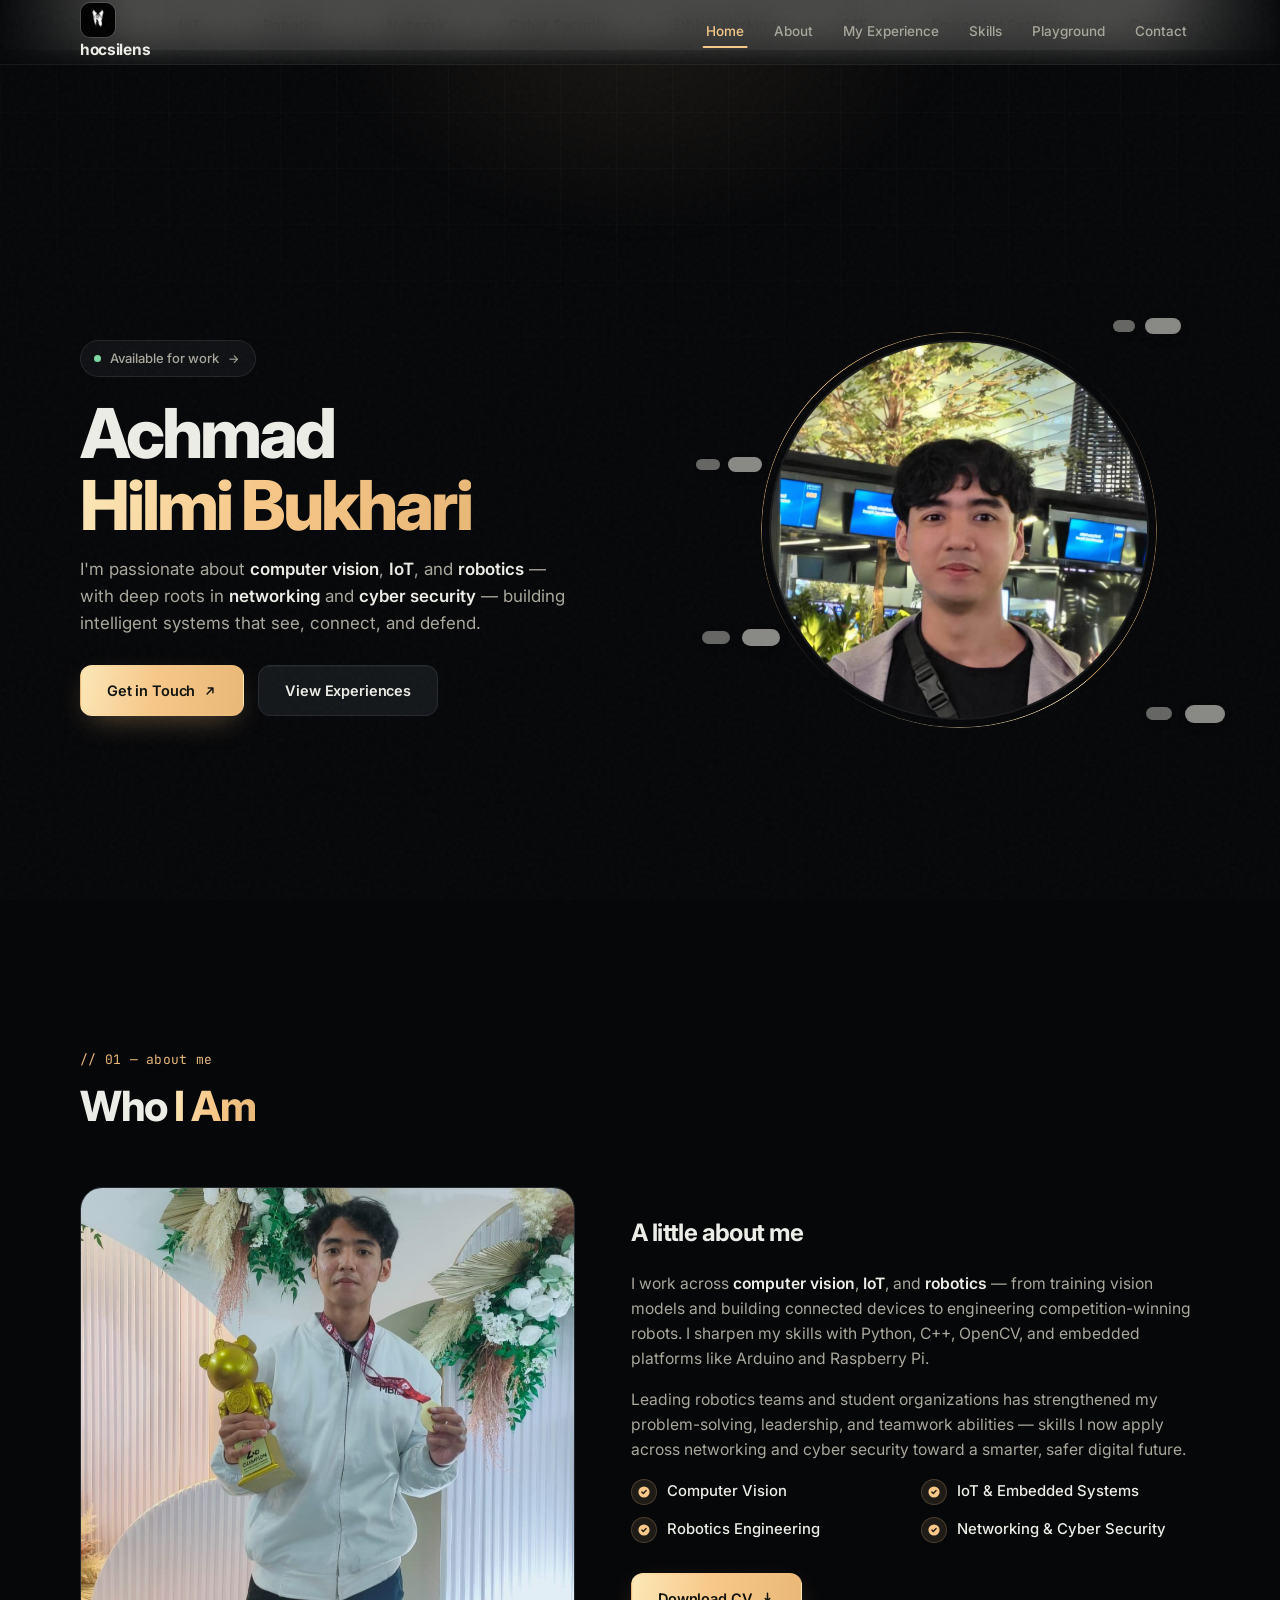
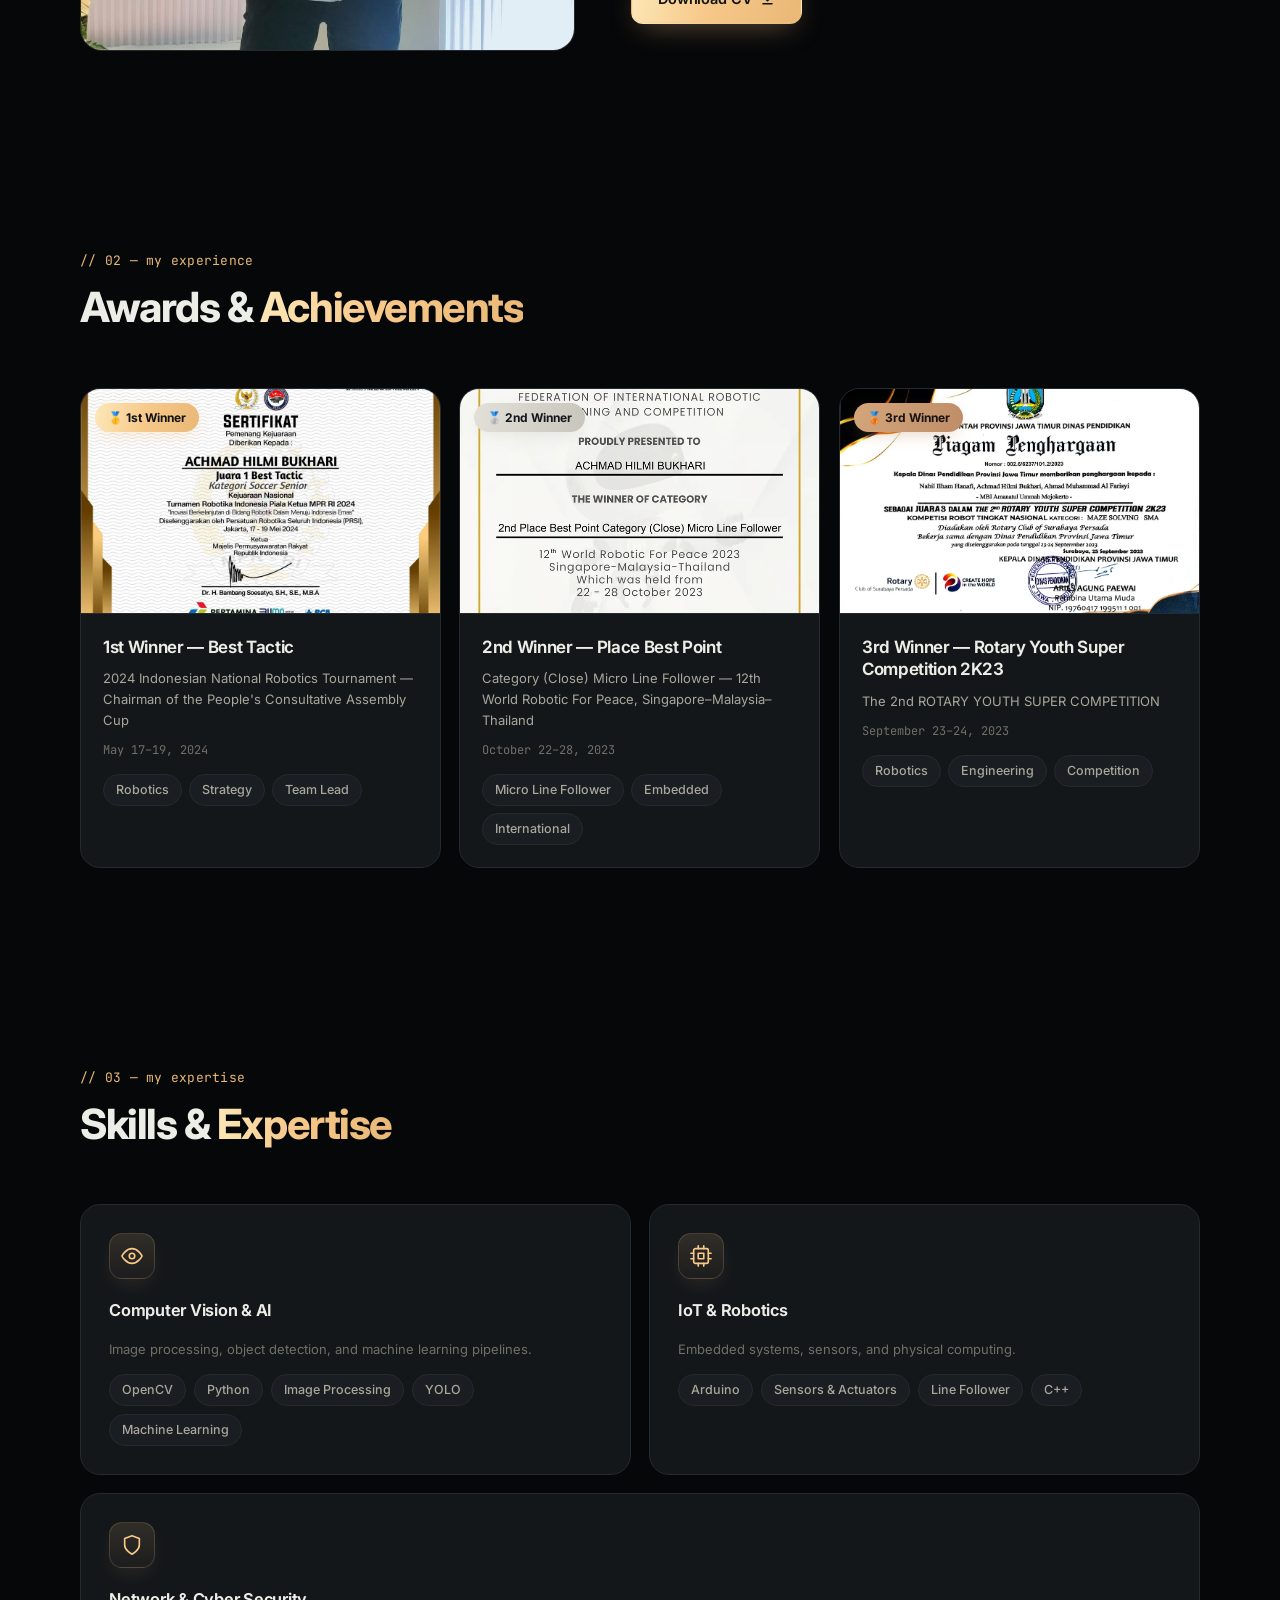
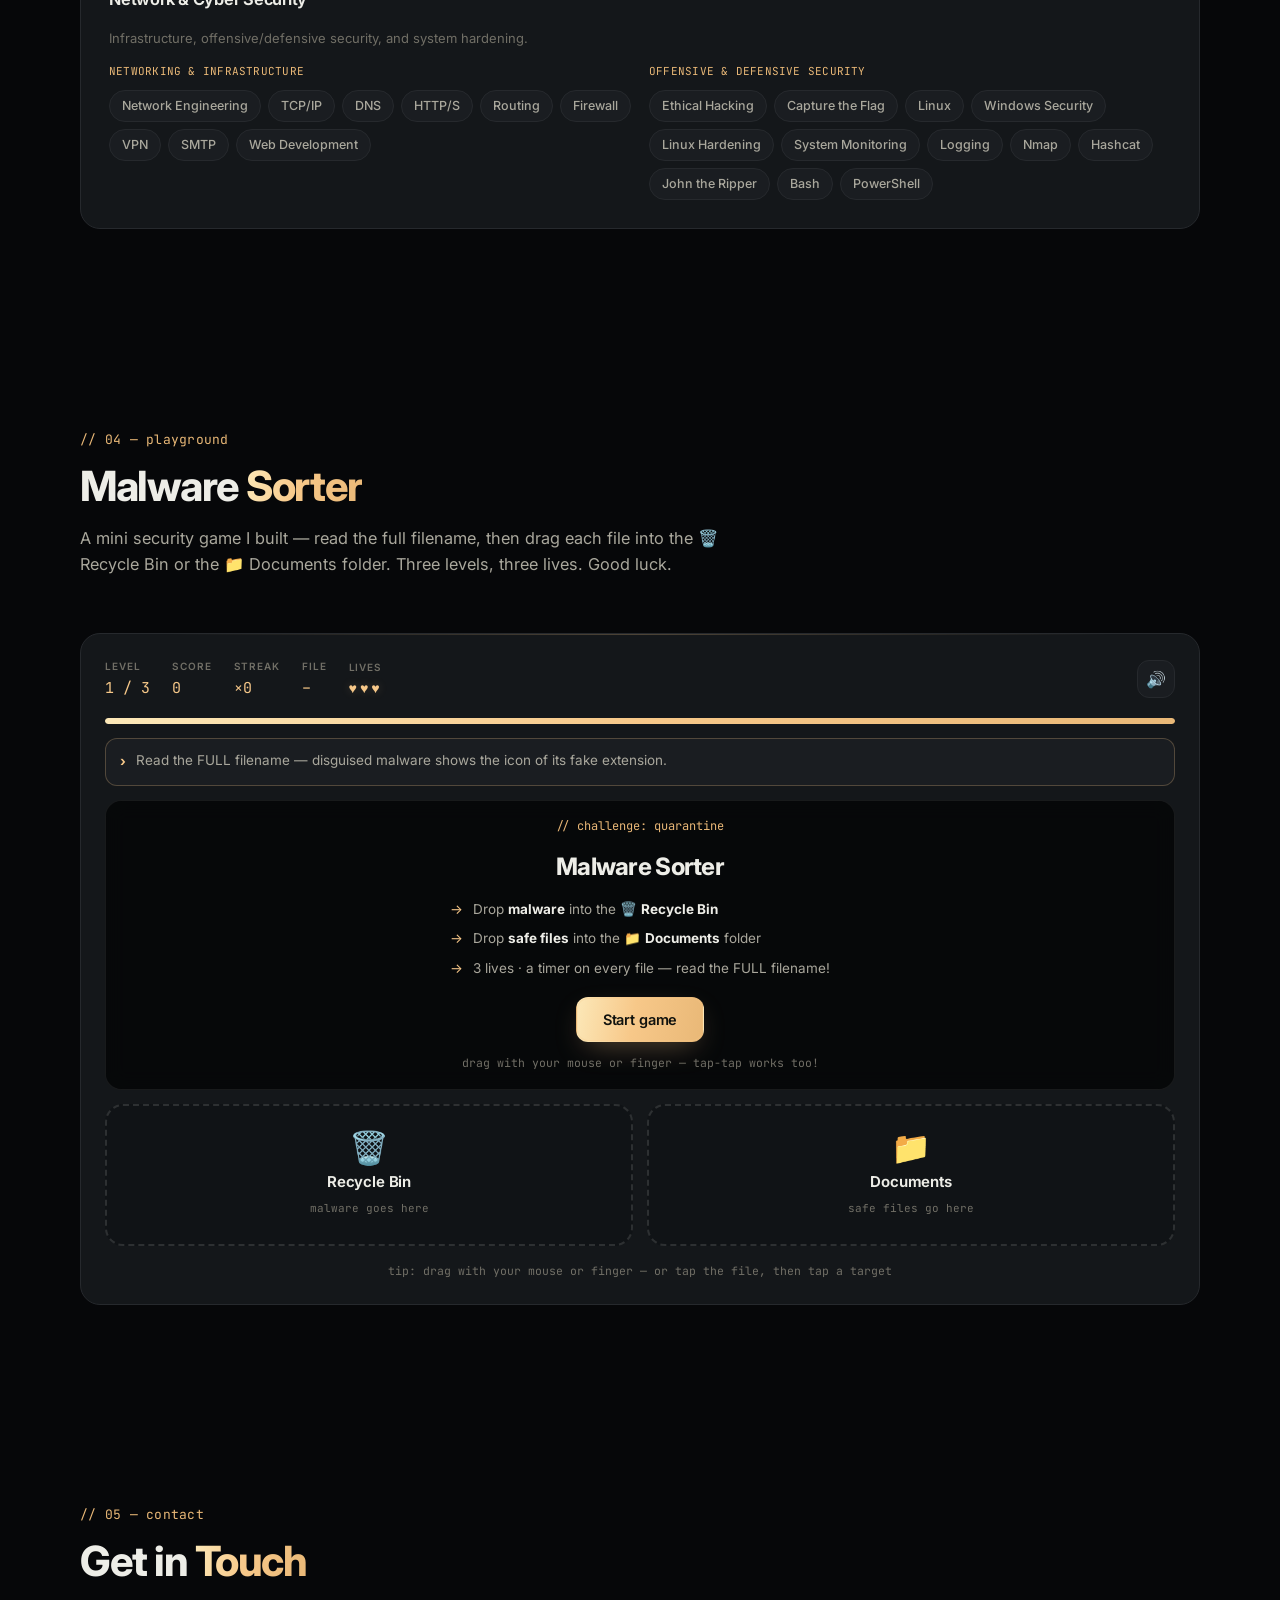
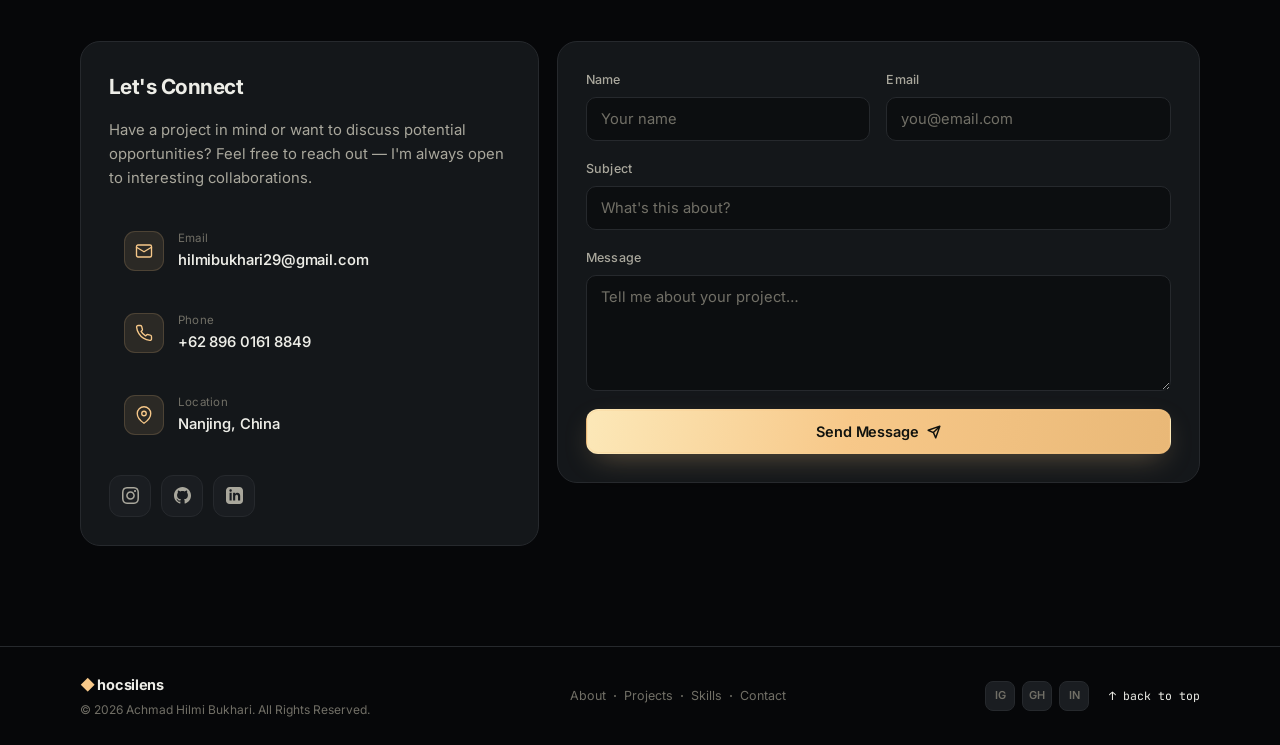
==== commit fc676eb6: "fix1v2: marquee restored, awan di hero photo, navbar wave fix, badge fix, ring spin restored" ====
--- a/index.html
+++ b/index.html
@@ -66,15 +66,26 @@
 
   <main>
 
-    <!-- ================= CREAM CLOUD BAND ================= -->
-    <div class="cloud-band" aria-hidden="true">
-      <div class="cloud" style="left:4%; top:3px;"></div>
-      <div class="cloud" style="left:17%; top:10px;"></div>
-      <div class="cloud" style="left:30%; top:4px;"></div>
-      <div class="cloud" style="left:44%; top:12px;"></div>
-      <div class="cloud" style="left:58%; top:5px;"></div>
-      <div class="cloud" style="left:72%; top:11px;"></div>
-      <div class="cloud" style="left:86%; top:2px;"></div>
+    <!-- ================= CREAM MARQUEE BAND ================= -->
+    <div class="marquee-band" aria-hidden="true">
+      <div class="marquee-track">
+        <span>Computer Vision</span><span class="dim">◆</span>
+        <span>IoT</span><span class="dim">◆</span>
+        <span>Robotics</span><span class="dim">◆</span>
+        <span>Network</span><span class="dim">◆</span>
+        <span>Cyber Security</span><span class="dim">◆</span>
+        <span>Ethical Hacking</span><span class="dim">◆</span>
+        <span>CTF</span><span class="dim">◆</span>
+        <span>Embedded Systems</span><span class="dim">◆</span>
+        <span>Computer Vision</span><span class="dim">◆</span>
+        <span>IoT</span><span class="dim">◆</span>
+        <span>Robotics</span><span class="dim">◆</span>
+        <span>Network</span><span class="dim">◆</span>
+        <span>Cyber Security</span><span class="dim">◆</span>
+        <span>Ethical Hacking</span><span class="dim">◆</span>
+        <span>CTF</span><span class="dim">◆</span>
+        <span>Embedded Systems</span><span class="dim">◆</span>
+      </div>
     </div>
 
     <!-- ================= HERO ================= -->
@@ -118,6 +129,12 @@
             <img src="foto/c.jpg" alt="Portrait of Achmad Hilmi Bukhari" loading="eager"
                  style="object-position: 50% 18%;">
           </div>
+
+          <!-- Clouds around photo — wiggles on hover/touch -->
+          <div class="cloud cloud-1" aria-hidden="true"></div>
+          <div class="cloud cloud-2" aria-hidden="true"></div>
+          <div class="cloud cloud-3" aria-hidden="true"></div>
+          <div class="cloud cloud-4" aria-hidden="true"></div>
         </div>
 
       </div>
--- a/style.css
+++ b/style.css
@@ -163,7 +163,7 @@
 @media (prefers-reduced-motion: reduce) {
   html { scroll-behavior: auto; }
   .reveal { transition: none; opacity: 1; transform: none; }
-  .nav-logo, .nav-link, .cloud { animation: none !important; }
+  .nav-logo, .nav-link, .cloud, .hero-photo-ring { animation: none !important; }
   * { animation-duration: 0.01ms !important; }
 }
 
@@ -244,6 +244,7 @@
 .nav-logo, .nav-link {
   display: inline-block;
   animation: navWave 5s cubic-bezier(0.45, 0.05, 0.55, 0.95) infinite;
+  animation-delay: var(--nd, 0s);
 }
 .nav-logo { --nd: 0s; }
 .nav-links li:nth-child(1) { --nd: 0.18s; }
@@ -255,7 +256,7 @@
 
 @keyframes navWave {
   0%, 100% { transform: translateY(0); }
-  50% { transform: translateY(-1.5px); }
+  50% { transform: translateY(-3px); }
 }
 
 .nav-burger {
@@ -349,57 +350,32 @@
 .btn-block { width: 100%; }
 
 /* ==========================================================================
-   CREAM CLOUD BAND (replaces scrolling marquee)
-   ========================================================================== */
-.cloud-band {
+   CREAM MARQUEE BAND
+   ========================================================================== */
+.marquee-band {
   position: relative;
   z-index: 5;
-  height: 30px;
   background: var(--cream);
+  color: #15171A;
   overflow: hidden;
-  mask-image: linear-gradient(90deg, transparent, black 8%, black 92%, transparent);
-  -webkit-mask-image: linear-gradient(90deg, transparent, black 8%, black 92%, transparent);
-}
-
-.cloud {
-  position: absolute;
-  width: 58px;
-  height: 20px;
-  border-radius: 20px;
-  background: rgba(246, 244, 236, 0.45);
-  cursor: pointer;
-  transition: filter 0.3s;
-}
-.cloud::before {
-  content: '';
-  position: absolute;
-  width: 32px;
-  height: 16px;
-  border-radius: 16px;
-  background: inherit;
-  top: -7px;
-  left: 10px;
-}
-.cloud::after {
-  content: '';
-  position: absolute;
-  width: 26px;
-  height: 12px;
-  border-radius: 14px;
-  background: inherit;
-  top: -5px;
-  right: 7px;
-}
-.cloud:hover {
-  animation: cloudWiggle 0.5s ease infinite;
-}
-
-@keyframes cloudWiggle {
-  0%, 100% { transform: rotate(0deg) translateX(0); }
-  25% { transform: rotate(-5deg) translateX(-4px); }
-  50% { transform: rotate(4deg) translateX(4px); }
-  75% { transform: rotate(-2deg) translateX(-2px); }
-}
+  padding: 14px 0;
+  mask-image: linear-gradient(90deg, transparent, black 10%, black 90%, transparent);
+  -webkit-mask-image: linear-gradient(90deg, transparent, black 10%, black 90%, transparent);
+}
+
+.marquee-track {
+  display: flex;
+  align-items: center;
+  gap: 26px;
+  width: max-content;
+  animation: marquee 30s linear infinite;
+}
+.marquee-band:hover .marquee-track { animation-play-state: paused; }
+
+.marquee-track span { white-space: nowrap; font-size: 14px; font-weight: 600; letter-spacing: -0.01em; }
+.marquee-track .dim { color: rgba(21, 23, 26, 0.25); font-size: 11px; }
+
+@keyframes marquee { to { transform: translateX(-50%); } }
 
 /* ==========================================================================
    HERO
@@ -425,6 +401,8 @@
 /* ------- Hero text ------- */
 .badge {
   grid-area: badge;
+  justify-self: start;
+  width: fit-content;
   display: inline-flex;
   align-items: center;
   gap: 9px;
@@ -515,8 +493,11 @@
   -webkit-mask: linear-gradient(#000 0 0) padding-box, linear-gradient(#000 0 0);
   -webkit-mask-composite: xor;
   mask-composite: exclude;
+  animation: ringSpin 14s linear infinite paused;
   pointer-events: none;
 }
+@keyframes ringSpin { to { transform: rotate(360deg); } }
+.hero:hover .hero-photo-ring { animation-play-state: running; }
 
 .hero-photo-frame.circle {
   width: 100%;
@@ -534,6 +515,59 @@
   transition: transform 0.8s var(--ease), filter 0.6s var(--ease-2);
 }
 .hero-photo-frame.circle:hover img { transform: scale(1.06); filter: saturate(1.1); }
+
+/* --- Clouds around hero photo --- */
+.cloud {
+  position: absolute;
+  z-index: 3;
+  pointer-events: none;
+}
+.cloud:hover { pointer-events: auto; }
+
+.cloud::before {
+  content: '';
+  position: absolute;
+  width: 42px;
+  height: 18px;
+  border-radius: 18px;
+  background: rgba(246, 244, 236, 0.55);
+  box-shadow: 0 4px 14px -4px rgba(0, 0, 0, 0.25);
+}
+.cloud::after {
+  content: '';
+  position: absolute;
+  width: 30px;
+  height: 14px;
+  border-radius: 14px;
+  background: rgba(246, 244, 236, 0.4);
+  box-shadow: 0 4px 12px -4px rgba(0, 0, 0, 0.2);
+}
+.cloud:hover {
+  animation: cloudWiggle 0.5s ease infinite;
+}
+
+@keyframes cloudWiggle {
+  0%, 100% { transform: rotate(0deg) translateX(0); }
+  25% { transform: rotate(-5deg) translateX(-5px); }
+  50% { transform: rotate(4deg) translateX(5px); }
+  75% { transform: rotate(-2deg) translateX(-3px); }
+}
+
+.cloud-1 { top: -16px; right: 10px; }
+.cloud-1::before { width: 36px; height: 16px; top: -6px; left: 6px; }
+.cloud-1::after { width: 22px; height: 12px; top: -4px; right: 4px; }
+
+.cloud-2 { bottom: 8px; right: -28px; }
+.cloud-2::before { width: 40px; height: 18px; top: -7px; left: 8px; }
+.cloud-2::after { width: 26px; height: 13px; top: -5px; right: 5px; }
+
+.cloud-3 { top: 32%; left: -46px; }
+.cloud-3::before { width: 34px; height: 15px; top: -5px; left: 5px; }
+.cloud-3::after { width: 24px; height: 11px; top: -3px; right: 3px; }
+
+.cloud-4 { bottom: 22%; left: -34px; }
+.cloud-4::before { width: 38px; height: 17px; top: -7px; left: 7px; }
+.cloud-4::after { width: 28px; height: 13px; top: -5px; right: 5px; }
 
 /* ==========================================================================
    SECTION HEADERS
@@ -1188,10 +1222,6 @@
    RESPONSIVE
    ========================================================================== */
 @media (max-width: 1024px) {
-  .hero-grid { grid-template-columns: 1fr; text-align: center; gap: 40px; }
-  .hero-text {
-  grid-area: text;
-  @media (max-width: 1024px) {
   .hero-grid {
     grid-template-columns: 1fr;
     grid-template-areas:
@@ -1202,6 +1232,7 @@
     column-gap: 0;
     row-gap: 20px;
   }
+  .badge { justify-self: center; }
   .hero-text { text-align: center; }
   .hero-desc { margin-inline: auto; }
   .hero-cta { justify-content: center; }
@@ -1233,6 +1264,8 @@
   .hero-grid { row-gap: 16px; }
   .hero { padding-top: 104px; }
   .hero-photo { width: 280px; height: 280px; }
+  .cloud-2, .cloud-3 { display: none; }
+  .cloud-1, .cloud-4 { transform: scale(0.7); }
 
   .projects-grid { grid-template-columns: 1fr; }
   .bento-skills { grid-template-columns: 1fr; }
